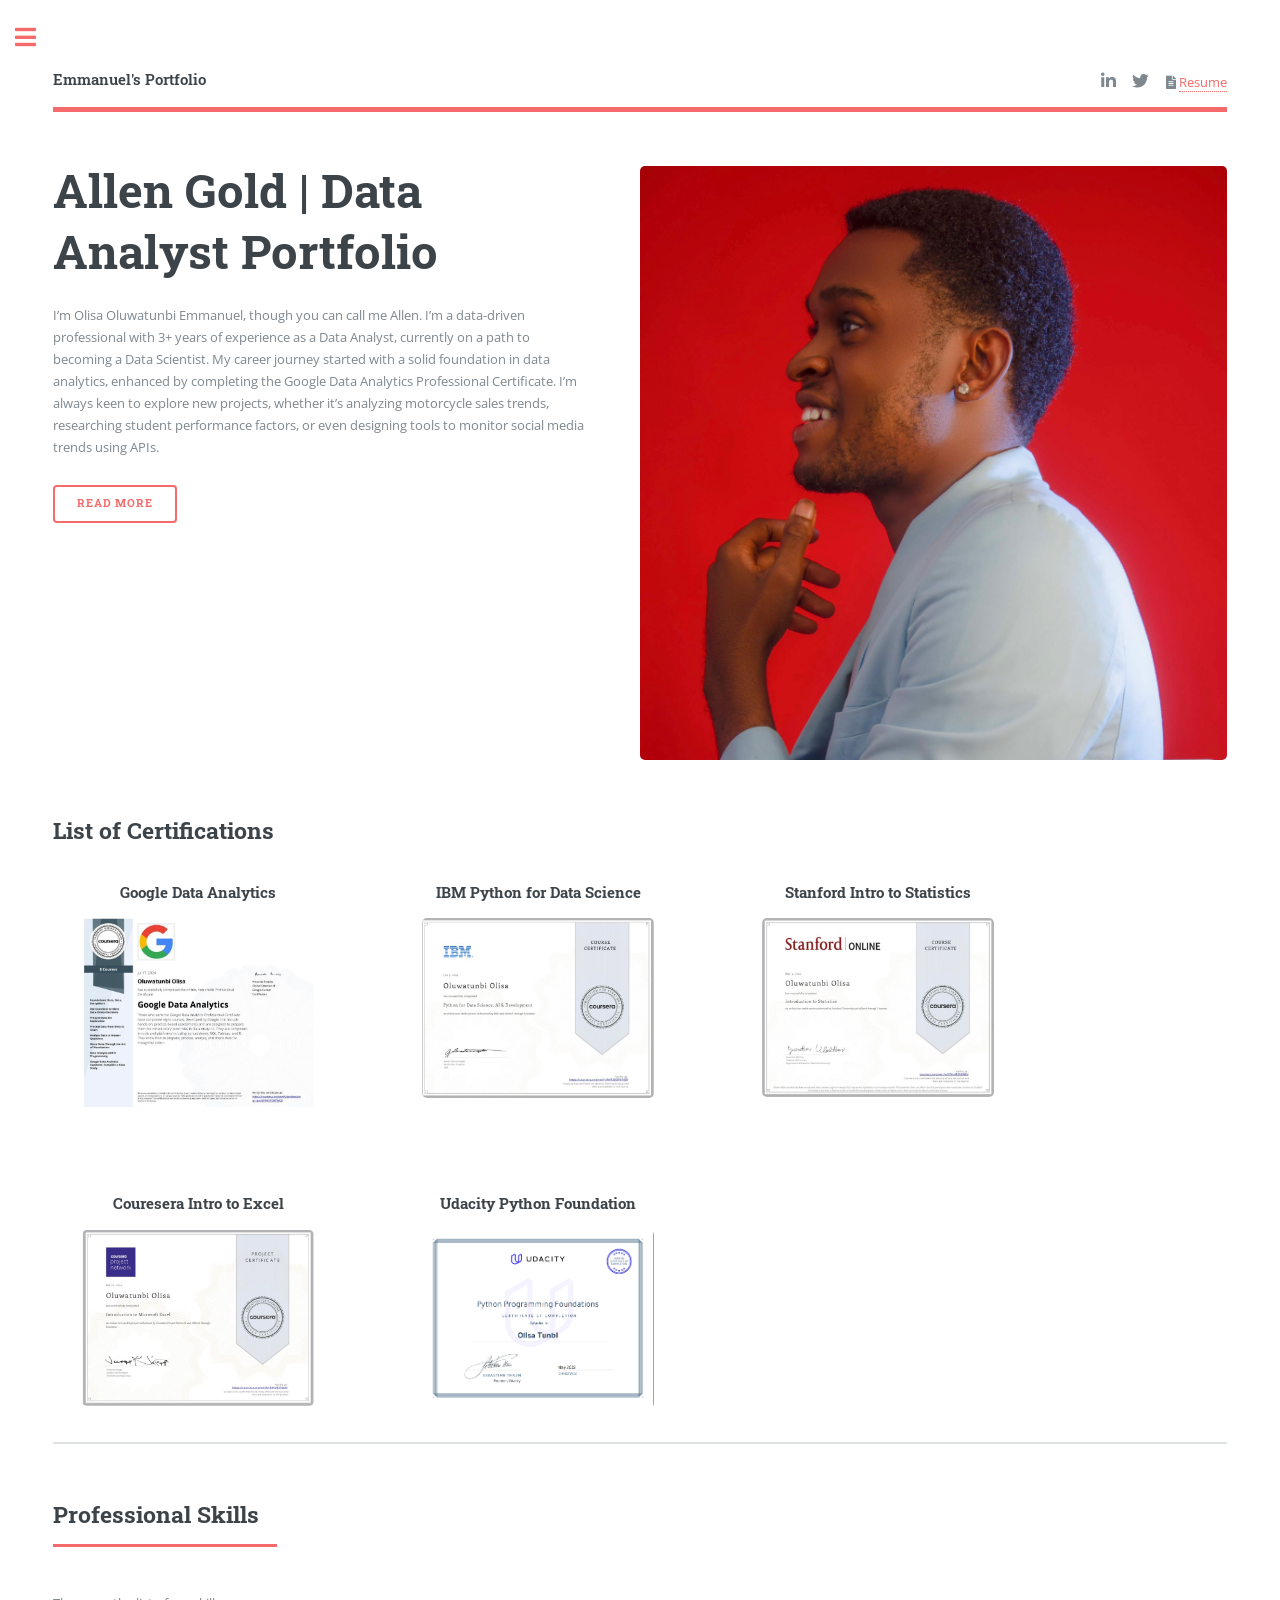
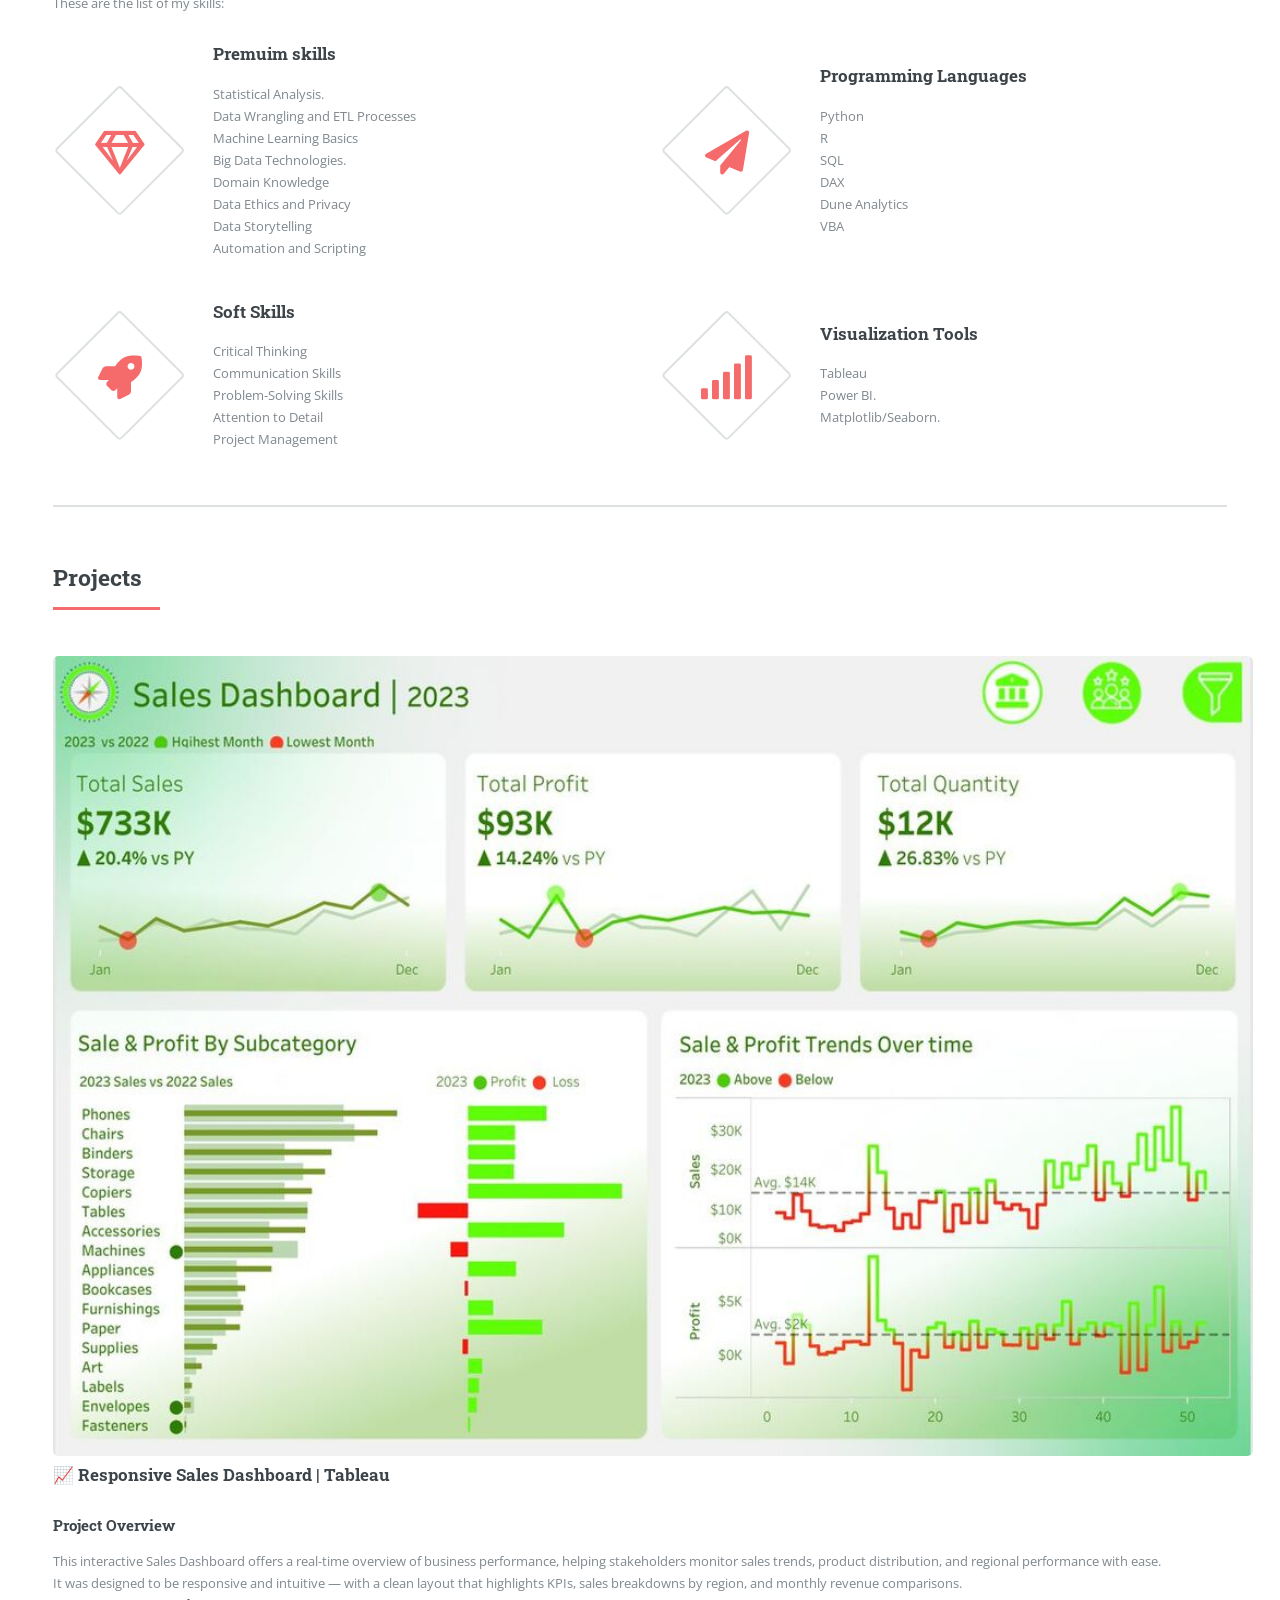
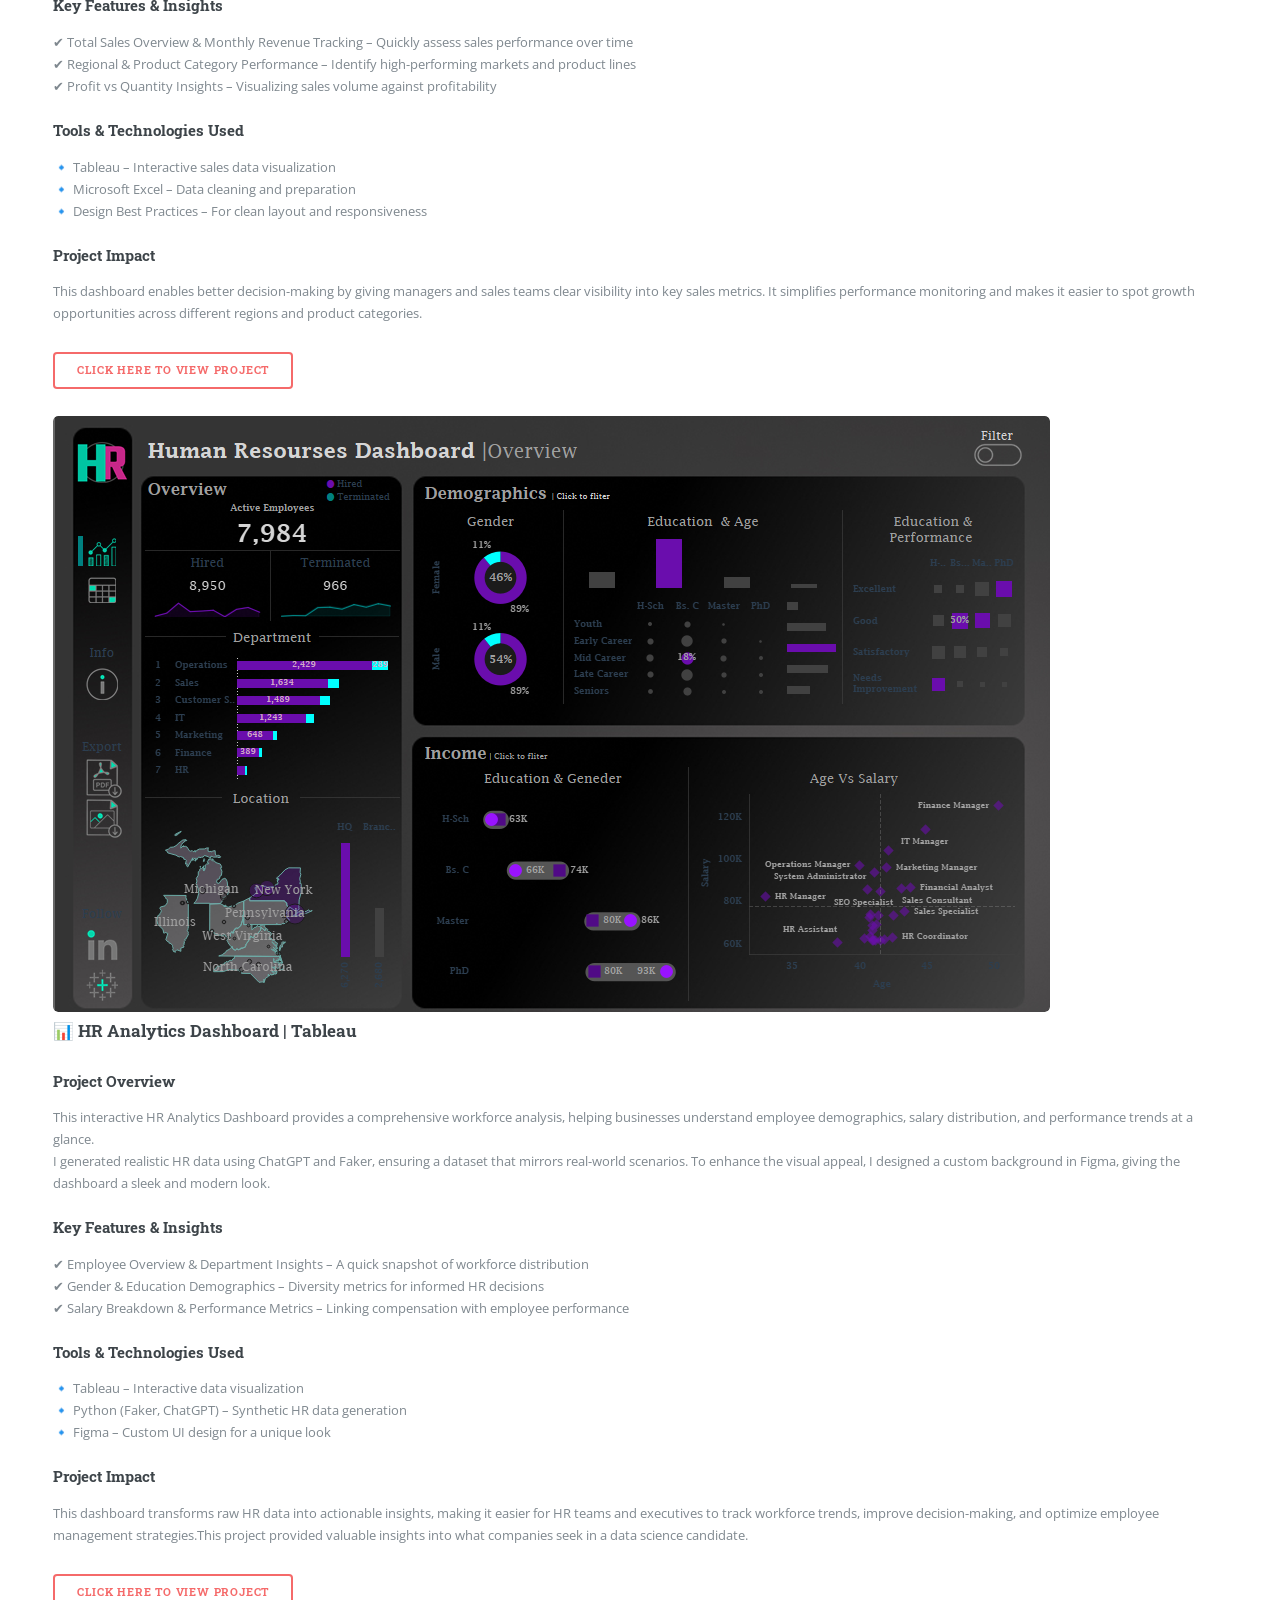
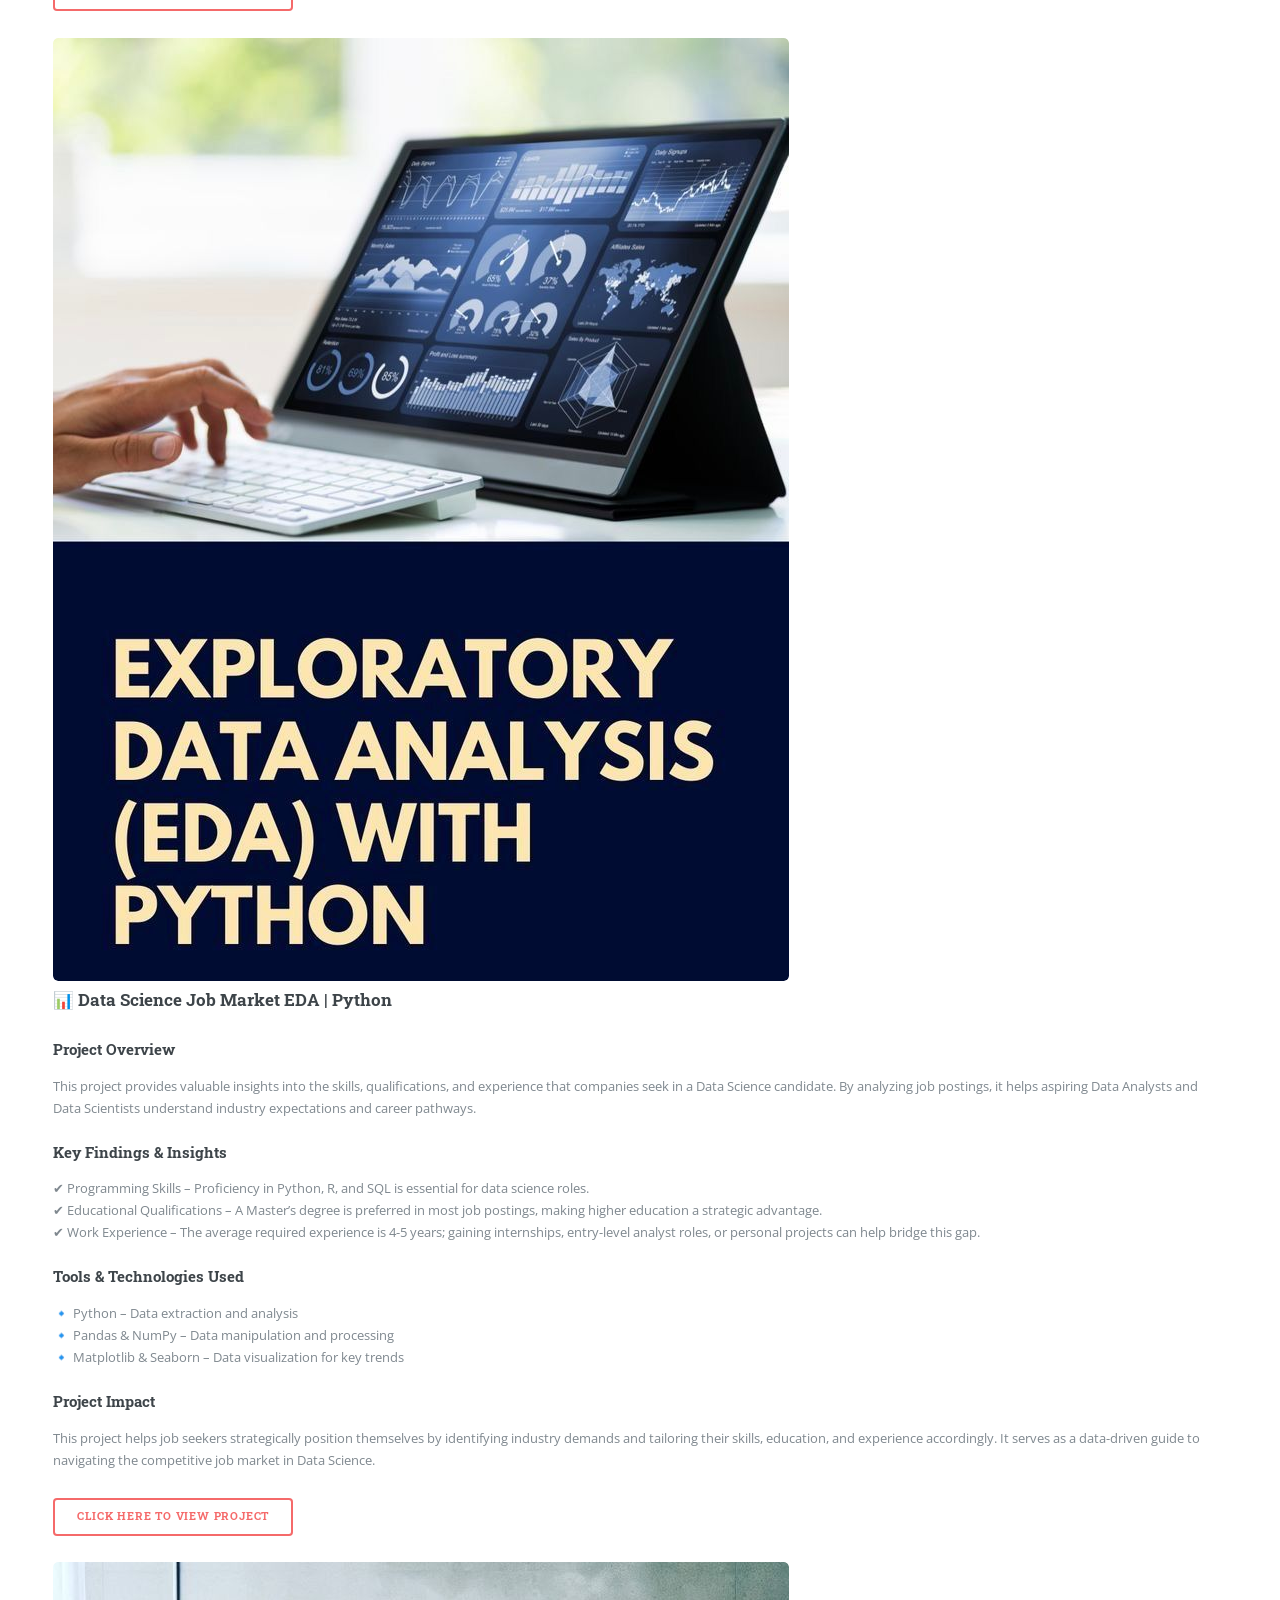
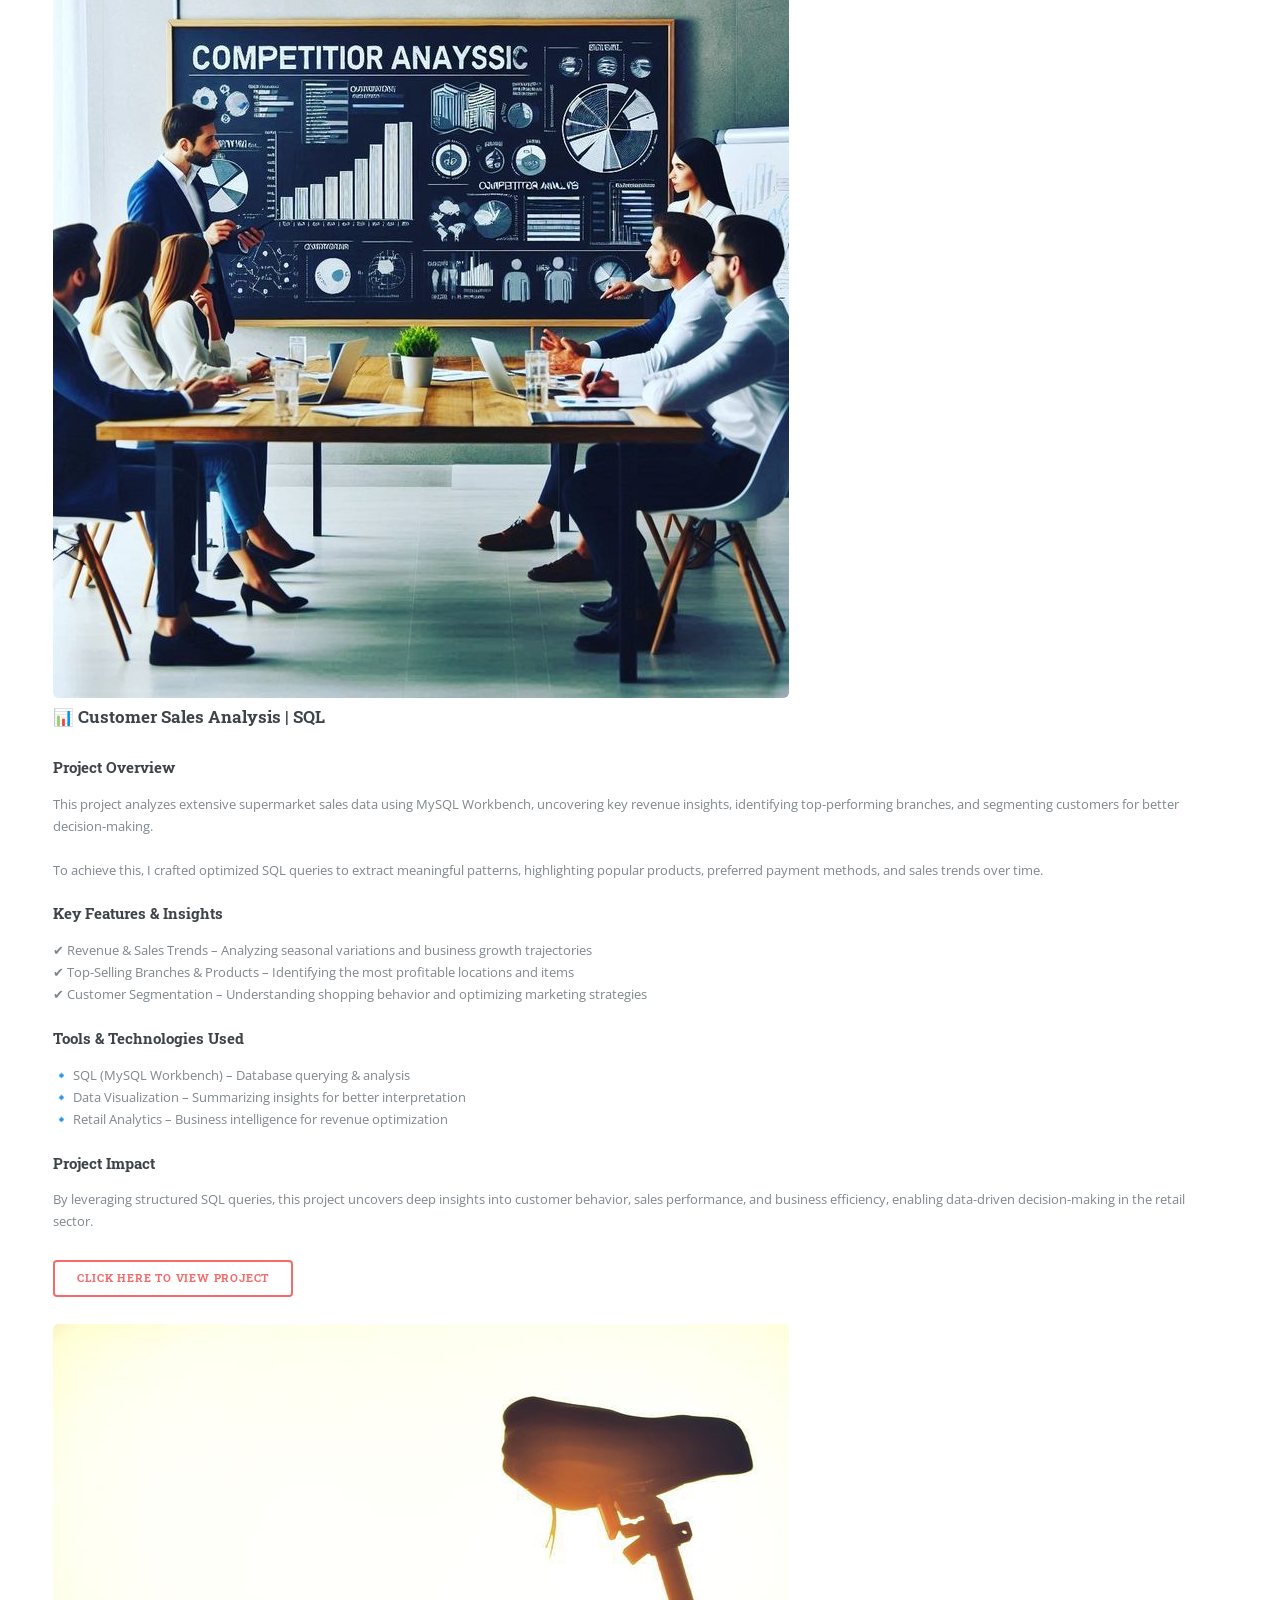
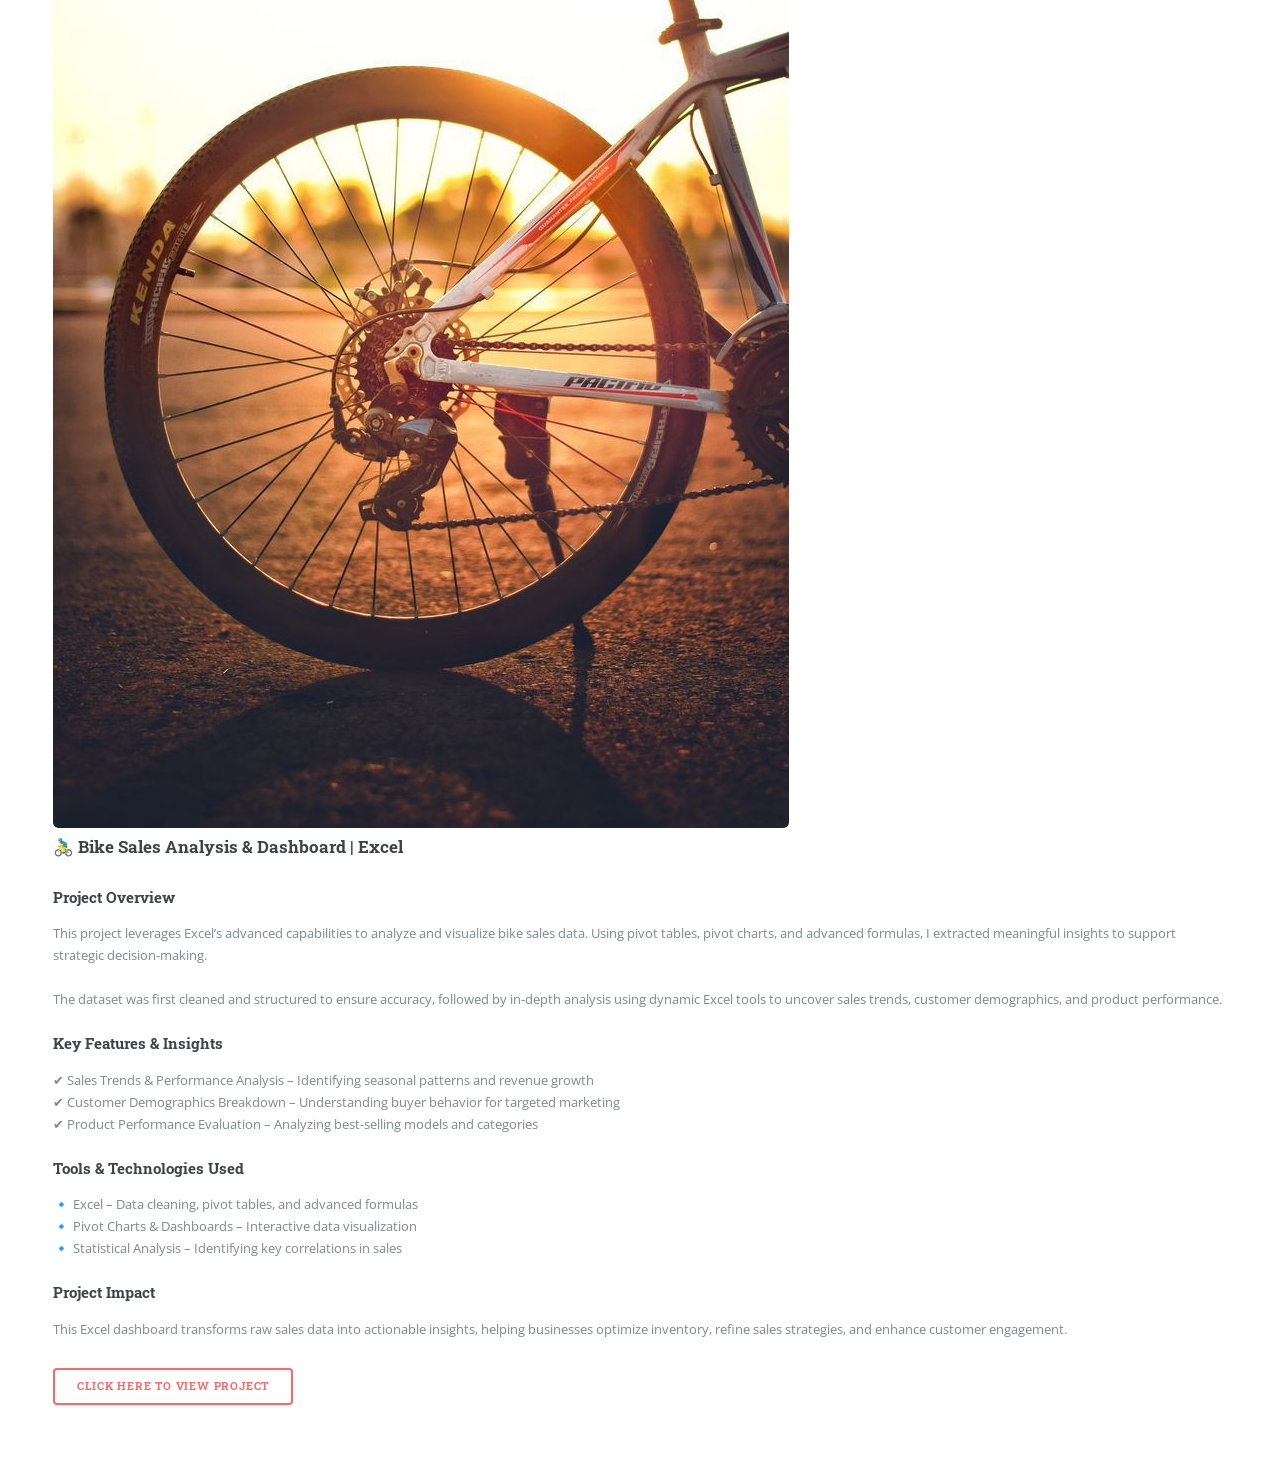
==== index.html @ eb458f19 "Refactor code structure for improved readability and maintainability" ====
<!DOCTYPE HTML>
<html>
	<head>
		<title>Allen Gold | Data Analyst Portfolio</title>
		<meta charset="utf-8" />
		<meta name="description" content="Welcome to Allen Gold's portfolio – data analyst with expertise in Tableau, Python, Excel, and insights that drive business growth.">
		<link rel="stylesheet" href="assets/css/main.css" />
		<link rel="icon" href="images/favicon.ico" />
		<meta property="og:title" content="Allen Gold | Data Analyst Portfolio" />
	</head>
	<body class="is-preload">

		<!-- Wrapper -->
			<div id="wrapper">

				<!-- Main -->
					<div id="main">
						<div class="inner">

							<!-- Header -->
								<header id="header">
									<a href="index.html"   class="logo"><strong>Emmanuel's Portfolio</strong></a>
									<ul class="icons">
										<li><a href="https://www.linkedin.com/in/olisa-oluwatunbi" class="icon brands fa-linkedin-in"><span class="label">LinkedIn</span></a></li>
										<li><a href="" class="icon brands fa-twitter"><span class="label">Twitter</span></a></li>
										<li class="icon solid fa-file-alt">
											<a href="https://drive.google.com/file/d/1gH69se6ClnoqDvmenHokVPq1hhGAKFW5/view?usp=sharing" target="_blank">Resume</a>
										</li>
									</ul>
								</header>

							<!-- Banner -->
								<section id="banner">
									<div class="content">
										<header>
											<h1>Allen Gold | Data Analyst Portfolio</h1>
										</header>
										<p id="content">
											I’m Olisa Oluwatunbi Emmanuel, though you can call me Allen. I’m a data-driven professional with 3+ years of experience as a Data Analyst, currently on a path to becoming a Data Scientist. My career journey started with a solid foundation in data analytics, enhanced by completing the Google Data Analytics Professional Certificate. I’m always keen to explore new projects, whether it’s analyzing motorcycle sales trends, researching student performance factors, or even designing tools to monitor social media trends using APIs. <br />
											<span id="moreText" style="display: none;">
												Beyond the numbers, I enjoy sharing insights and experiences on LinkedIn, where I’m learning the ropes of content creation to make an impact. Recently, I’ve found joy in experimenting with storytelling and interactive posts to connect with my audience, especially on topics ranging from Excel tips to real-world data challenges. As a lifelong learner, I believe in the power of community and continuous improvement and I'm always up for a good conversation on data and innovation!
											</span>
										</p>
										<button onclick="toggleText()" id="readMoreBtn">Read More</button>
									
										<script>
											function toggleText() {
												const moreText = document.getElementById("moreText");
												const btnText = document.getElementById("readMoreBtn");
									
												if (moreText.style.display === "none") {
													moreText.style.display = "inline";
													btnText.textContent = "Read Less";
												} else {
													moreText.style.display = "none";
													btnText.textContent = "Read More";
												}
											}
										</script>
									</div>
									<span class="image object">
										<img src="images/pic10.jpg" alt="" />
									</span>
								</section>

<style>
										.certifications {
										  display: flex;
										  flex-wrap: wrap;
										  gap: 40px;
										  justify-content: flex-start;
										}
										.certification-column {
										  flex: 1;
										  min-width: 300px; /* Ensures it fits smaller screens */
										  max-width: 300px; /* Keeps a consistent size */
										  /* Separator line */
										  padding-right: 10px;
										  text-align: center; /* Center the content horizontally */
										}
										.certification-column:last-child {
										  border-right: none; /* Remove border for the last column */
										}
										.certification-column img {
										  width: 80%; /* Keeps images smaller and centered */
										  height: auto;
										  border: none;
										  margin: 0 auto; /* Ensures centered alignment */
										}
										.certification-column h3 {
										  text-align: center;
										  margin-top: 10px;
										  font-size: 1.1em;
										}
									  </style>
									  
									  <h2>List of Certifications</h2>
									  <div class="certifications">
										<div class="certification-column">
										  <h3>Google Data Analytics</h3>
										  <ul class="actions">
											<li>
											  <a href="https://coursera.org/share/d7076c19eb3b6818218b8148b26852f0" class="image">
												<img src="images/pic12.jpg" alt="Google Data Analytics" />
											  </a>
											</li>
										  </ul>
										</div>
										
										<div class="certification-column">
										  <h3>IBM Python for Data Science</h3>
										  <ul class="actions">
											<li>
											  <a href="https://coursera.org/share/4c2ee14c7f328fb32af2c120d2b778d6" class="image">
												<img src="images/pic09.jpg" alt="IBM Python for Data Science" />
											  </a>
											</li>
										  </ul>
										</div>
									  
										<div class="certification-column">
										  <h3>Stanford Intro to Statistics</h3>
										  <ul class="actions">
											<li>
											  <a href="https://coursera.org/share/4900736af507ad874426a06cf2036c49" class="image">
												<img src="images/pic08.jpg" alt="Stanford Intro to Statistics" />
											  </a>
											</li>
										  </ul>
										</div>

										<div class="certification-column">
											<h3>Couresera Intro to Excel</h3>
											<ul class="actions">
											  <li>
												<a href= "https://coursera.org/share/c46cf1cc1a4e170685aeaf40ec5148cd" class="image">
												  <img src="images/pic07.jpg" alt="Stanford Intro to Statistics" />
												</a>
											  </li>
											</ul>
										  </div>

										  <div class="certification-column">
											<h3>Udacity Python Foundation</h3>
											<ul class="actions">
											  <li>
												<a href="www.udacity.com/certificate/e/13bc5650-cf26-11ec-9df3-0bf80baf648e" class="image">
												  <img src="pic21.jpeg" alt="Stanford Intro to Statistics" />
												</a>
											  </li>
											</ul>
										  </div>
									  </div>


							<!-- Section -->
								<section>
									<header class="major">
										<h2>Professional Skills</h2>
									</header>
									<p>These are the list of my skills:</p>
									<div class="features">
										<article>
											<span class="icon fa-gem"></span>
											<div class="content">
												<h3>Premuim skills</h3>
												<p>Statistical Analysis. <br />
													Data Wrangling and ETL Processes <br />
													Machine Learning Basics<br />
													Big Data Technologies.<br />
													Domain Knowledge<br />
													Data Ethics and Privacy<br />
													Data Storytelling<br />
													Automation and Scripting</p>
											</div>
										</article>
										<article>
											<span class="icon solid fa-paper-plane"></span>
											<div class="content">
												<h3>Programming Languages</h3>
												<p>Python <br />
													R <br />
													SQL <br />
													DAX <br />
													Dune Analytics <br />
													VBA</p>
											</div>
										</article>
										<article>
											<span class="icon solid fa-rocket"></span>
											<div class="content">
												<h3>Soft Skills</h3>
												<p>Critical Thinking <br />
													Communication Skills <br />	
													Problem-Solving Skills <br />
													Attention to Detail <br />
													Project Management</p>
											</div>
										</article>
										<article>
											<span class="icon solid fa-signal"></span>
											<div class="content">
												<h3>Visualization Tools</h3>
												<p>Tableau <br />
													Power BI. <br />
													Matplotlib/Seaborn. </p>
											</div>
										</article>
									</div>
								</section>

							<!-- Section -->
								<section>
									<header class="major">
										<h2>Projects</h2>
									</header>
										<article>
											<a href="https://public.tableau.com/app/profile/oluwatunbi.olisa/viz/SalesDashboard_17428478496600/SalesDashboard" class="image">
											<img src="images/Sales dashboard (1).jpeg" alt="Sales Dashboard | Tableau" width="1200", height="800">
											</a>
												<h3>📈 Responsive Sales Dashboard | Tableau</h3>
											<p>
												<h4>Project Overview</h4>
												This interactive Sales Dashboard offers a real-time overview of business performance, helping stakeholders monitor sales trends, product distribution, and regional performance with ease.<br>
												It was designed to be responsive and intuitive — with a clean layout that highlights KPIs, sales breakdowns by region, and monthly revenue comparisons.
											<br>
												<h4>Key Features & Insights</h4>
												✔ Total Sales Overview & Monthly Revenue Tracking – Quickly assess sales performance over time<br>
												✔ Regional & Product Category Performance – Identify high-performing markets and product lines<br>
												✔ Profit vs Quantity Insights – Visualizing sales volume against profitability<br>
											<br>
												<h4>Tools & Technologies Used</h4>
												🔹 Tableau – Interactive sales data visualization<br>
												🔹 Microsoft Excel – Data cleaning and preparation<br>
												🔹 Design Best Practices – For clean layout and responsiveness<br>
											<br>
												<h4>Project Impact</h4>
												This dashboard enables better decision-making by giving managers and sales teams clear visibility into key sales metrics. It simplifies performance monitoring and makes it easier to spot growth opportunities across different regions and product categories.
											</p>
											<ul class="actions">
											<li><a href="https://public.tableau.com/app/profile/oluwatunbi.olisa/viz/SalesDashboard_17428478496600/SalesDashboard" class="button">Click here to view project</a></li>
											</ul>
										</article>	

										<article>
											<a href="https://public.tableau.com/views/HRDashboard_17410332690990/HRSummary?:language=en-US&:sid=&:redirect=auth&:display_count=n&:origin=viz_share_link" class="image">
												<img src="images/HR Dashboard Summary.png" alt="Data Science Job Market EDA">
											</a>
											<h3>📊 HR Analytics Dashboard | Tableau</h3>
											<p>
												<h4>Project Overview</h4>
												This interactive HR Analytics Dashboard provides a comprehensive workforce analysis, helping businesses understand employee demographics, salary distribution, and performance trends at a glance.<br>
												I generated realistic HR data using ChatGPT and Faker, ensuring a dataset that mirrors real-world scenarios. To enhance the visual appeal, I designed a custom background in Figma, giving the dashboard a sleek and modern look.</br>
											<br>
												<h4>Key Features & Insights</h4>
												✔ Employee Overview & Department Insights – A quick snapshot of workforce distribution<br>
												✔ Gender & Education Demographics – Diversity metrics for informed HR decisions<br>
												✔ Salary Breakdown & Performance Metrics – Linking compensation with employee performance<br>
											<br>
												<h4>Tools & Technologies Used</h4>
												🔹 Tableau – Interactive data visualization<br>
												🔹 Python (Faker, ChatGPT) – Synthetic HR data generation<br>
												🔹 Figma – Custom UI design for a unique look<br>
											<br>
											<h4>Project Impact</h4>
												This dashboard transforms raw HR data into actionable insights, making it easier for HR teams and executives to track workforce trends, improve decision-making, and optimize employee management strategies.This project provided valuable insights into what companies seek in a data science candidate.
											</p>
											<ul class="actions">
												<li><a href="https://public.tableau.com/views/HRDashboard_17410332690990/HRSummary?:language=en-US&:sid=&:redirect=auth&:display_count=n&:origin=viz_share_link" class="button">Click here to view project</a></li>
											</ul>
										</article>

										<article>
											<a href="https://github.com/AllenGold-max/Data-science-job-market-EDA" class="image">
												<img src="images/pic01.jpg" alt="Data Science Job Market EDA">
											</a>
											<h3>📊 Data Science Job Market EDA | Python</h3>
											<p>
												<h4>Project Overview</h4>
												This project provides valuable insights into the skills, qualifications, and experience that companies seek in a Data Science candidate. By analyzing job postings, it helps aspiring Data Analysts and Data Scientists understand industry expectations and career pathways.<br>
											<br>
												<h4>Key Findings & Insights</h4>
												✔ Programming Skills – Proficiency in Python, R, and SQL is essential for data science roles.<br>
												✔ Educational Qualifications – A Master’s degree is preferred in most job postings, making higher education a strategic advantage.<br>
												✔ Work Experience – The average required experience is 4-5 years; gaining internships, entry-level analyst roles, or personal projects can help bridge this gap.<br>
											<br>
												<h4>Tools & Technologies Used</h4>
												🔹 Python – Data extraction and analysis<br>
												🔹 Pandas & NumPy – Data manipulation and processing<br>
												🔹 Matplotlib & Seaborn – Data visualization for key trends<br>
											<br>
												<h4>Project Impact</h4>
												This project helps job seekers strategically position themselves by identifying industry demands and tailoring their skills, education, and experience accordingly. It serves as a data-driven guide to navigating the competitive job market in Data Science.
											</p>
											<ul class="actions">
												<li><a href="https://github.com/AllenGold-max/Data-science-job-market-EDA" class="button">Click here to view project</a></li>
											</ul>
										</article>

										<article>
											<a href="https://github.com/AllenGold-max/customer-sales-analysis" class="image">
											    <img src="images/pic02.jpg" alt="Customer Sales Analysis using SQL" />
											</a>
											<h3>📊 Customer Sales Analysis | SQL</h3>
											<p>
												<h4>Project Overview</h4>
												This project analyzes extensive supermarket sales data using MySQL Workbench, uncovering key revenue insights, identifying top-performing branches, and segmenting customers for better decision-making.<br>
											<br>
												To achieve this, I crafted optimized SQL queries to extract meaningful patterns, highlighting popular products, preferred payment methods, and sales trends over time.<br>
											<br>
												<h4>Key Features & Insights</h4>
												✔ Revenue & Sales Trends – Analyzing seasonal variations and business growth trajectories<br>
												✔ Top-Selling Branches & Products – Identifying the most profitable locations and items<br>
												✔ Customer Segmentation – Understanding shopping behavior and optimizing marketing strategies<br>
											<br>
												<h4>Tools & Technologies Used</h4>
												🔹 SQL (MySQL Workbench) – Database querying & analysis<br>
												🔹 Data Visualization – Summarizing insights for better interpretation<br>
												🔹 Retail Analytics – Business intelligence for revenue optimization<br>
											<br>
												<h4>Project Impact</h4>
												By leveraging structured SQL queries, this project uncovers deep insights into customer behavior, sales performance, and business efficiency, enabling data-driven decision-making in the retail sector.
											</p>
												<ul class="actions">
													<li><a href="https://github.com/AllenGold-max/customer-sales-analysis" class="button">Click here to view project</a></li>
												</ul>
										
											</article>

										

										<article>
											<a href="https://github.com/AllenGold-max/Bike-Sales-Analysis" class="image">
												<img src="images/pic03.jpg" alt="" /></a>
											<h3>🚴‍♂️ Bike Sales Analysis & Dashboard | Excel</h3>
											<p>
												<h4>Project Overview</h4>
												This project leverages Excel’s advanced capabilities to analyze and visualize bike sales data. Using pivot tables, pivot charts, and advanced formulas, I extracted meaningful insights to support strategic decision-making.<br>
											<br>
												The dataset was first cleaned and structured to ensure accuracy, followed by in-depth analysis using dynamic Excel tools to uncover sales trends, customer demographics, and product performance.<br>
											<br>
												<h4>Key Features & Insights</h4>
												✔ Sales Trends & Performance Analysis – Identifying seasonal patterns and revenue growth<br>
												✔ Customer Demographics Breakdown – Understanding buyer behavior for targeted marketing<br>
												✔ Product Performance Evaluation – Analyzing best-selling models and categories<br>
											<br>
												<h4>Tools & Technologies Used</h4>
												🔹 Excel – Data cleaning, pivot tables, and advanced formulas<br>
												🔹 Pivot Charts & Dashboards – Interactive data visualization<br>
												🔹 Statistical Analysis – Identifying key correlations in sales<br>
											<br>
												<h4>Project Impact</h4>
												This Excel dashboard transforms raw sales data into actionable insights, helping businesses optimize inventory, refine sales strategies, and enhance customer engagement.
											</p>
												<ul class="actions">
													<li><a href="https://github.com/AllenGold-max/Bike-Sales-Analysis" class="button">Click here to view project</a></li>
												</ul>
										</article>
									</div>
								</section>
						</div>
					</div>

				<!-- Sidebar -->
					<div id="sidebar">
						<div class="inner">

							<!-- Search -->
								<section id="search" class="alt">
									
									</form>
								</section>


							<!-- Section -->
<!-- Section -->
<section>
    <header class="major">
        <h2>Certifications and Licenses</h2>
    </header>
    
    <!-- Scrollable container for certifications -->
    <div class="mini-posts" style="height: 400px; overflow-y: auto;">
        <article>
            <a href="https://www.coursera.org/account/accomplishments/verify/R9FMF3T434JJ" class="image">
                <img src="images/pic07.jpg" alt="Certification 1" />
            </a>
        </article>
        <article>
            <a href="https://www.coursera.org/account/accomplishments/verify/V7KH4R3V6WEN" class="image">
                <img src="images/pic08.jpg" alt="Certification 2" />
            </a>
        </article>
        <article>
            <a href="https://www.coursera.org/account/accomplishments/verify/N4P3DQPVJH5R" class="image">
                <img src="images/pic09.jpg" alt="Certification 3" />
            </a>
        </article>
        <article>
            <a href="https://www.coursera.org/account/accomplishments/professional-cert/3FWK7FDKFWGF" class="image">
                <img src="images/pic12.jpg" alt="Certification 4" />
            </a>
        </article>
        <article>
            <a href="https://www.coursera.org/account/accomplishments/verify/8RJLZTK2G7ZA" class="image">
                <img src="images/pic13.jpg" alt="Certification 5" />
            </a>
        </article>
        <article>
            <a href="https://www.coursera.org/account/accomplishments/verify/VD87DDNXKB4N" class="image">
                <img src="images/pic14.jpg" alt="Certification 6" />
            </a>
        </article>
        <article>
            <a href="https://www.coursera.org/account/accomplishments/verify/WXBKWUCKLAJT" class="image">
                <img src="images/pic15.jpg" alt="Certification 7" />
            </a>
        </article>
		<article>
            <a href="https://www.coursera.org/account/accomplishments/verify/3VCK47Q8NYHU" class="image">
                <img src="images/pics16.jpg" alt="Certification 8" />
            </a>
        </article>
		<article>
            <a href="https://www.coursera.org/account/accomplishments/verify/M7Q9YAD6CEGW" class="image">
                <img src="images/pics17.jpg" alt="Certification 9" />
            </a>
        </article>
		<article>
            <a href="https://www.coursera.org/account/accomplishments/verify/HWFUWSS7EKS2" class="image">
                <img src="images/pic18.jpg" alt="Certification 10" />
            </a>
        </article>
		<article>
            <a href="https://www.coursera.org/account/accomplishments/verify/F4R6A848NDH9" class="image">
                <img src="images/pic19.jpg" alt="Certification 11" />
            </a>
        </article>
		<article>
            <a href="https://www.coursera.org/account/accomplishments/verify/CBZY9LSFWDDY" class="image">
                <img src="images/pic20.jpg" alt="Certification 12" />
            </a>
        </article>
    </div>
</section>





							<!-- Section -->
								<section>
									<header class="major">
										<h2>Get in touch</h2>
									</header>
									<p>I’m eager to connect! If you have questions about my work as a data analyst or want to discuss potential collaborations, please reach out. Your insights and opportunities matter!</p>
									<ul class="contact">
										<li class="icon solid fa-envelope"><a href="mailto:Tunbiolias@gmail.com">Tunbiolias@gmail.com</a></li>
										<li class="icon solid fa-phone">(070) 874-05461</li>
										<li class="icon solid fa-home">06 Oyekola Alade Close<br />
											Gbagada, Lagos, Nigeria</li>
											<li class="icon solid fa-file-alt">
												<a href="https://drive.google.com/file/d/1sZqItKkIc_Np-qd84ktOMRouaepBNUbR/view?usp=sharing" target="_blank">Resume</a>
											</li>
									</ul>
									
								</section>

							<!-- Footer -->
								<footer id="footer">
									<p class="copyright">&copy; 2024 Olisa Oluwatunbi Emmanuel. All rights reserved. Design: <a href="https://html5up.net">HTML5 UP</a>.</p>
								</footer>

						</div>
					</div>

			</div>

		<!-- Scripts -->
			<script src="assets/js/jquery.min.js"></script>
			<script src="assets/js/browser.min.js"></script>
			<script src="assets/js/breakpoints.min.js"></script>
			<script src="assets/js/util.js"></script>
			<script src="assets/js/main.js"></script>

	</body>
</html>
---- assets/css/main.css ----
@import url(fontawesome-all.min.css);
@import url("https://fonts.googleapis.com/css?family=Open+Sans:400,600,400italic,600italic|Roboto+Slab:400,700");
/*
	Editorial by HTML5 UP
	html5up.net | @ajlkn
	Free for personal and commercial use under the CCA 3.0 license (html5up.net/license)
*/
html, body, div, span, applet, object,
iframe, h1, h2, h3, h4, h5, h6, p, blockquote,
pre, a, abbr, acronym, address, big, cite,
code, del, dfn, em, img, ins, kbd, q, s, samp,
small, strike, strong, sub, sup, tt, var, b,
u, i, center, dl, dt, dd, ol, ul, li, fieldset,
form, label, legend, table, caption, tbody,
tfoot, thead, tr, th, td, article, aside,
canvas, details, embed, figure, figcaption,
footer, header, hgroup, menu, nav, output, ruby,
section, summary, time, mark, audio, video {
  margin: 0;
  padding: 0;
  border: 0;
  font-size: 100%;
  font: inherit;
  vertical-align: baseline; }

article, aside, details, figcaption, figure,
footer, header, hgroup, menu, nav, section {
  display: block; }

body {
  line-height: 1; }

ol, ul {
  list-style: none; }

blockquote, q {
  quotes: none; }
  blockquote:before, blockquote:after, q:before, q:after {
    content: '';
    content: none; }

table {
  border-collapse: collapse;
  border-spacing: 0; }

body {
  -webkit-text-size-adjust: none; }

mark {
  background-color: transparent;
  color: inherit; }

input::-moz-focus-inner {
  border: 0;
  padding: 0; }

input, select, textarea {
  -moz-appearance: none;
  -webkit-appearance: none;
  -ms-appearance: none;
  appearance: none; }

/* Basic */
@-ms-viewport {
  width: device-width; }

body {
  -ms-overflow-style: scrollbar; }

@media screen and (max-width: 480px) {
  html, body {
    min-width: 320px; } }

html {
  box-sizing: border-box; }

*, *:before, *:after {
  box-sizing: inherit; }

body {
  background: #ffffff; }
  body.is-preload *, body.is-preload *:before, body.is-preload *:after, body.is-resizing *, body.is-resizing *:before, body.is-resizing *:after {
    -moz-animation: none !important;
    -webkit-animation: none !important;
    -ms-animation: none !important;
    animation: none !important;
    -moz-transition: none !important;
    -webkit-transition: none !important;
    -ms-transition: none !important;
    transition: none !important; }

/* Type */
body, input, select, textarea {
  color: #7f888f;
  font-family: "Open Sans", sans-serif;
  font-size: 13pt;
  font-weight: 400;
  line-height: 1.65; }
  @media screen and (max-width: 1680px) {
    body, input, select, textarea {
      font-size: 11pt; } }
  @media screen and (max-width: 1280px) {
    body, input, select, textarea {
      font-size: 10pt; } }
  @media screen and (max-width: 360px) {
    body, input, select, textarea {
      font-size: 9pt; } }

a {
  -moz-transition: color 0.2s ease-in-out, border-bottom-color 0.2s ease-in-out;
  -webkit-transition: color 0.2s ease-in-out, border-bottom-color 0.2s ease-in-out;
  -ms-transition: color 0.2s ease-in-out, border-bottom-color 0.2s ease-in-out;
  transition: color 0.2s ease-in-out, border-bottom-color 0.2s ease-in-out;
  border-bottom: dotted 1px;
  color: #f56a6a;
  text-decoration: none; }
  a:hover {
    border-bottom-color: #f56a6a;
    color: #f56a6a !important; }
    a:hover strong {
      color: inherit; }

strong, b {
  color: #3d4449;
  font-weight: 600; }

em, i {
  font-style: italic; }

p {
  margin: 0 0 2em 0; }

h1, h2, h3, h4, h5, h6 {
  color: #3d4449;
  font-family: "Roboto Slab", serif;
  font-weight: 700;
  line-height: 1.5;
  margin: 0 0 1em 0; }
  h1 a, h2 a, h3 a, h4 a, h5 a, h6 a {
    color: inherit;
    text-decoration: none;
    border-bottom: 0; }

h1 {
  font-size: 4em;
  margin: 0 0 0.5em 0;
  line-height: 1.3; }

h2 {
  font-size: 1.75em; }

h3 {
  font-size: 1.25em; }

h4 {
  font-size: 1.1em; }

h5 {
  font-size: 0.9em; }

h6 {
  font-size: 0.7em; }

@media screen and (max-width: 1680px) {
  h1 {
    font-size: 3.5em; } }

@media screen and (max-width: 980px) {
  h1 {
    font-size: 3.25em; } }

@media screen and (max-width: 736px) {
  h1 {
    font-size: 2em;
    line-height: 1.4; }
  h2 {
    font-size: 1.5em; } }

sub {
  font-size: 0.8em;
  position: relative;
  top: 0.5em; }

sup {
  font-size: 0.8em;
  position: relative;
  top: -0.5em; }

blockquote {
  border-left: solid 3px rgba(210, 215, 217, 0.75);
  font-style: italic;
  margin: 0 0 2em 0;
  padding: 0.5em 0 0.5em 2em; }

code {
  background: rgba(230, 235, 237, 0.25);
  border-radius: 0.375em;
  border: solid 1px rgba(210, 215, 217, 0.75);
  font-family: "Courier New", monospace;
  font-size: 0.9em;
  margin: 0 0.25em;
  padding: 0.25em 0.65em; }

pre {
  -webkit-overflow-scrolling: touch;
  font-family: "Courier New", monospace;
  font-size: 0.9em;
  margin: 0 0 2em 0; }
  pre code {
    display: block;
    line-height: 1.75;
    padding: 1em 1.5em;
    overflow-x: auto; }

hr {
  border: 0;
  border-bottom: solid 1px rgba(210, 215, 217, 0.75);
  margin: 2em 0; }
  hr.major {
    margin: 3em 0; }

.align-left {
  text-align: left; }

.align-center {
  text-align: center; }

.align-right {
  text-align: right; }

/* Row */
.row {
  display: flex;
  flex-wrap: wrap;
  box-sizing: border-box;
  align-items: stretch; }
  .row > * {
    box-sizing: border-box; }
  .row.gtr-uniform > * > :last-child {
    margin-bottom: 0; }
  .row.aln-left {
    justify-content: flex-start; }
  .row.aln-center {
    justify-content: center; }
  .row.aln-right {
    justify-content: flex-end; }
  .row.aln-top {
    align-items: flex-start; }
  .row.aln-middle {
    align-items: center; }
  .row.aln-bottom {
    align-items: flex-end; }
  .row > .imp {
    order: -1; }
  .row > .col-1 {
    width: 8.33333%; }
  .row > .off-1 {
    margin-left: 8.33333%; }
  .row > .col-2 {
    width: 16.66667%; }
  .row > .off-2 {
    margin-left: 16.66667%; }
  .row > .col-3 {
    width: 25%; }
  .row > .off-3 {
    margin-left: 25%; }
  .row > .col-4 {
    width: 33.33333%; }
  .row > .off-4 {
    margin-left: 33.33333%; }
  .row > .col-5 {
    width: 41.66667%; }
  .row > .off-5 {
    margin-left: 41.66667%; }
  .row > .col-6 {
    width: 50%; }
  .row > .off-6 {
    margin-left: 50%; }
  .row > .col-7 {
    width: 58.33333%; }
  .row > .off-7 {
    margin-left: 58.33333%; }
  .row > .col-8 {
    width: 66.66667%; }
  .row > .off-8 {
    margin-left: 66.66667%; }
  .row > .col-9 {
    width: 75%; }
  .row > .off-9 {
    margin-left: 75%; }
  .row > .col-10 {
    width: 83.33333%; }
  .row > .off-10 {
    margin-left: 83.33333%; }
  .row > .col-11 {
    width: 91.66667%; }
  .row > .off-11 {
    margin-left: 91.66667%; }
  .row > .col-12 {
    width: 100%; }
  .row > .off-12 {
    margin-left: 100%; }
  .row.gtr-0 {
    margin-top: 0;
    margin-left: 0em; }
    .row.gtr-0 > * {
      padding: 0 0 0 0em; }
    .row.gtr-0.gtr-uniform {
      margin-top: 0em; }
      .row.gtr-0.gtr-uniform > * {
        padding-top: 0em; }
  .row.gtr-25 {
    margin-top: 0;
    margin-left: -0.375em; }
    .row.gtr-25 > * {
      padding: 0 0 0 0.375em; }
    .row.gtr-25.gtr-uniform {
      margin-top: -0.375em; }
      .row.gtr-25.gtr-uniform > * {
        padding-top: 0.375em; }
  .row.gtr-50 {
    margin-top: 0;
    margin-left: -0.75em; }
    .row.gtr-50 > * {
      padding: 0 0 0 0.75em; }
    .row.gtr-50.gtr-uniform {
      margin-top: -0.75em; }
      .row.gtr-50.gtr-uniform > * {
        padding-top: 0.75em; }
  .row {
    margin-top: 0;
    margin-left: -1.5em; }
    .row > * {
      padding: 0 0 0 1.5em; }
    .row.gtr-uniform {
      margin-top: -1.5em; }
      .row.gtr-uniform > * {
        padding-top: 1.5em; }
  .row.gtr-150 {
    margin-top: 0;
    margin-left: -2.25em; }
    .row.gtr-150 > * {
      padding: 0 0 0 2.25em; }
    .row.gtr-150.gtr-uniform {
      margin-top: -2.25em; }
      .row.gtr-150.gtr-uniform > * {
        padding-top: 2.25em; }
  .row.gtr-200 {
    margin-top: 0;
    margin-left: -3em; }
    .row.gtr-200 > * {
      padding: 0 0 0 3em; }
    .row.gtr-200.gtr-uniform {
      margin-top: -3em; }
      .row.gtr-200.gtr-uniform > * {
        padding-top: 3em; }
  @media screen and (max-width: 1680px) {
    .row {
      display: flex;
      flex-wrap: wrap;
      box-sizing: border-box;
      align-items: stretch; }
      .row > * {
        box-sizing: border-box; }
      .row.gtr-uniform > * > :last-child {
        margin-bottom: 0; }
      .row.aln-left {
        justify-content: flex-start; }
      .row.aln-center {
        justify-content: center; }
      .row.aln-right {
        justify-content: flex-end; }
      .row.aln-top {
        align-items: flex-start; }
      .row.aln-middle {
        align-items: center; }
      .row.aln-bottom {
        align-items: flex-end; }
      .row > .imp-xlarge {
        order: -1; }
      .row > .col-1-xlarge {
        width: 8.33333%; }
      .row > .off-1-xlarge {
        margin-left: 8.33333%; }
      .row > .col-2-xlarge {
        width: 16.66667%; }
      .row > .off-2-xlarge {
        margin-left: 16.66667%; }
      .row > .col-3-xlarge {
        width: 25%; }
      .row > .off-3-xlarge {
        margin-left: 25%; }
      .row > .col-4-xlarge {
        width: 33.33333%; }
      .row > .off-4-xlarge {
        margin-left: 33.33333%; }
      .row > .col-5-xlarge {
        width: 41.66667%; }
      .row > .off-5-xlarge {
        margin-left: 41.66667%; }
      .row > .col-6-xlarge {
        width: 50%; }
      .row > .off-6-xlarge {
        margin-left: 50%; }
      .row > .col-7-xlarge {
        width: 58.33333%; }
      .row > .off-7-xlarge {
        margin-left: 58.33333%; }
      .row > .col-8-xlarge {
        width: 66.66667%; }
      .row > .off-8-xlarge {
        margin-left: 66.66667%; }
      .row > .col-9-xlarge {
        width: 75%; }
      .row > .off-9-xlarge {
        margin-left: 75%; }
      .row > .col-10-xlarge {
        width: 83.33333%; }
      .row > .off-10-xlarge {
        margin-left: 83.33333%; }
      .row > .col-11-xlarge {
        width: 91.66667%; }
      .row > .off-11-xlarge {
        margin-left: 91.66667%; }
      .row > .col-12-xlarge {
        width: 100%; }
      .row > .off-12-xlarge {
        margin-left: 100%; }
      .row.gtr-0 {
        margin-top: 0;
        margin-left: 0em; }
        .row.gtr-0 > * {
          padding: 0 0 0 0em; }
        .row.gtr-0.gtr-uniform {
          margin-top: 0em; }
          .row.gtr-0.gtr-uniform > * {
            padding-top: 0em; }
      .row.gtr-25 {
        margin-top: 0;
        margin-left: -0.375em; }
        .row.gtr-25 > * {
          padding: 0 0 0 0.375em; }
        .row.gtr-25.gtr-uniform {
          margin-top: -0.375em; }
          .row.gtr-25.gtr-uniform > * {
            padding-top: 0.375em; }
      .row.gtr-50 {
        margin-top: 0;
        margin-left: -0.75em; }
        .row.gtr-50 > * {
          padding: 0 0 0 0.75em; }
        .row.gtr-50.gtr-uniform {
          margin-top: -0.75em; }
          .row.gtr-50.gtr-uniform > * {
            padding-top: 0.75em; }
      .row {
        margin-top: 0;
        margin-left: -1.5em; }
        .row > * {
          padding: 0 0 0 1.5em; }
        .row.gtr-uniform {
          margin-top: -1.5em; }
          .row.gtr-uniform > * {
            padding-top: 1.5em; }
      .row.gtr-150 {
        margin-top: 0;
        margin-left: -2.25em; }
        .row.gtr-150 > * {
          padding: 0 0 0 2.25em; }
        .row.gtr-150.gtr-uniform {
          margin-top: -2.25em; }
          .row.gtr-150.gtr-uniform > * {
            padding-top: 2.25em; }
      .row.gtr-200 {
        margin-top: 0;
        margin-left: -3em; }
        .row.gtr-200 > * {
          padding: 0 0 0 3em; }
        .row.gtr-200.gtr-uniform {
          margin-top: -3em; }
          .row.gtr-200.gtr-uniform > * {
            padding-top: 3em; } }
  @media screen and (max-width: 1280px) {
    .row {
      display: flex;
      flex-wrap: wrap;
      box-sizing: border-box;
      align-items: stretch; }
      .row > * {
        box-sizing: border-box; }
      .row.gtr-uniform > * > :last-child {
        margin-bottom: 0; }
      .row.aln-left {
        justify-content: flex-start; }
      .row.aln-center {
        justify-content: center; }
      .row.aln-right {
        justify-content: flex-end; }
      .row.aln-top {
        align-items: flex-start; }
      .row.aln-middle {
        align-items: center; }
      .row.aln-bottom {
        align-items: flex-end; }
      .row > .imp-large {
        order: -1; }
      .row > .col-1-large {
        width: 8.33333%; }
      .row > .off-1-large {
        margin-left: 8.33333%; }
      .row > .col-2-large {
        width: 16.66667%; }
      .row > .off-2-large {
        margin-left: 16.66667%; }
      .row > .col-3-large {
        width: 25%; }
      .row > .off-3-large {
        margin-left: 25%; }
      .row > .col-4-large {
        width: 33.33333%; }
      .row > .off-4-large {
        margin-left: 33.33333%; }
      .row > .col-5-large {
        width: 41.66667%; }
      .row > .off-5-large {
        margin-left: 41.66667%; }
      .row > .col-6-large {
        width: 50%; }
      .row > .off-6-large {
        margin-left: 50%; }
      .row > .col-7-large {
        width: 58.33333%; }
      .row > .off-7-large {
        margin-left: 58.33333%; }
      .row > .col-8-large {
        width: 66.66667%; }
      .row > .off-8-large {
        margin-left: 66.66667%; }
      .row > .col-9-large {
        width: 75%; }
      .row > .off-9-large {
        margin-left: 75%; }
      .row > .col-10-large {
        width: 83.33333%; }
      .row > .off-10-large {
        margin-left: 83.33333%; }
      .row > .col-11-large {
        width: 91.66667%; }
      .row > .off-11-large {
        margin-left: 91.66667%; }
      .row > .col-12-large {
        width: 100%; }
      .row > .off-12-large {
        margin-left: 100%; }
      .row.gtr-0 {
        margin-top: 0;
        margin-left: 0em; }
        .row.gtr-0 > * {
          padding: 0 0 0 0em; }
        .row.gtr-0.gtr-uniform {
          margin-top: 0em; }
          .row.gtr-0.gtr-uniform > * {
            padding-top: 0em; }
      .row.gtr-25 {
        margin-top: 0;
        margin-left: -0.375em; }
        .row.gtr-25 > * {
          padding: 0 0 0 0.375em; }
        .row.gtr-25.gtr-uniform {
          margin-top: -0.375em; }
          .row.gtr-25.gtr-uniform > * {
            padding-top: 0.375em; }
      .row.gtr-50 {
        margin-top: 0;
        margin-left: -0.75em; }
        .row.gtr-50 > * {
          padding: 0 0 0 0.75em; }
        .row.gtr-50.gtr-uniform {
          margin-top: -0.75em; }
          .row.gtr-50.gtr-uniform > * {
            padding-top: 0.75em; }
      .row {
        margin-top: 0;
        margin-left: -1.5em; }
        .row > * {
          padding: 0 0 0 1.5em; }
        .row.gtr-uniform {
          margin-top: -1.5em; }
          .row.gtr-uniform > * {
            padding-top: 1.5em; }
      .row.gtr-150 {
        margin-top: 0;
        margin-left: -2.25em; }
        .row.gtr-150 > * {
          padding: 0 0 0 2.25em; }
        .row.gtr-150.gtr-uniform {
          margin-top: -2.25em; }
          .row.gtr-150.gtr-uniform > * {
            padding-top: 2.25em; }
      .row.gtr-200 {
        margin-top: 0;
        margin-left: -3em; }
        .row.gtr-200 > * {
          padding: 0 0 0 3em; }
        .row.gtr-200.gtr-uniform {
          margin-top: -3em; }
          .row.gtr-200.gtr-uniform > * {
            padding-top: 3em; } }
  @media screen and (max-width: 980px) {
    .row {
      display: flex;
      flex-wrap: wrap;
      box-sizing: border-box;
      align-items: stretch; }
      .row > * {
        box-sizing: border-box; }
      .row.gtr-uniform > * > :last-child {
        margin-bottom: 0; }
      .row.aln-left {
        justify-content: flex-start; }
      .row.aln-center {
        justify-content: center; }
      .row.aln-right {
        justify-content: flex-end; }
      .row.aln-top {
        align-items: flex-start; }
      .row.aln-middle {
        align-items: center; }
      .row.aln-bottom {
        align-items: flex-end; }
      .row > .imp-medium {
        order: -1; }
      .row > .col-1-medium {
        width: 8.33333%; }
      .row > .off-1-medium {
        margin-left: 8.33333%; }
      .row > .col-2-medium {
        width: 16.66667%; }
      .row > .off-2-medium {
        margin-left: 16.66667%; }
      .row > .col-3-medium {
        width: 25%; }
      .row > .off-3-medium {
        margin-left: 25%; }
      .row > .col-4-medium {
        width: 33.33333%; }
      .row > .off-4-medium {
        margin-left: 33.33333%; }
      .row > .col-5-medium {
        width: 41.66667%; }
      .row > .off-5-medium {
        margin-left: 41.66667%; }
      .row > .col-6-medium {
        width: 50%; }
      .row > .off-6-medium {
        margin-left: 50%; }
      .row > .col-7-medium {
        width: 58.33333%; }
      .row > .off-7-medium {
        margin-left: 58.33333%; }
      .row > .col-8-medium {
        width: 66.66667%; }
      .row > .off-8-medium {
        margin-left: 66.66667%; }
      .row > .col-9-medium {
        width: 75%; }
      .row > .off-9-medium {
        margin-left: 75%; }
      .row > .col-10-medium {
        width: 83.33333%; }
      .row > .off-10-medium {
        margin-left: 83.33333%; }
      .row > .col-11-medium {
        width: 91.66667%; }
      .row > .off-11-medium {
        margin-left: 91.66667%; }
      .row > .col-12-medium {
        width: 100%; }
      .row > .off-12-medium {
        margin-left: 100%; }
      .row.gtr-0 {
        margin-top: 0;
        margin-left: 0em; }
        .row.gtr-0 > * {
          padding: 0 0 0 0em; }
        .row.gtr-0.gtr-uniform {
          margin-top: 0em; }
          .row.gtr-0.gtr-uniform > * {
            padding-top: 0em; }
      .row.gtr-25 {
        margin-top: 0;
        margin-left: -0.375em; }
        .row.gtr-25 > * {
          padding: 0 0 0 0.375em; }
        .row.gtr-25.gtr-uniform {
          margin-top: -0.375em; }
          .row.gtr-25.gtr-uniform > * {
            padding-top: 0.375em; }
      .row.gtr-50 {
        margin-top: 0;
        margin-left: -0.75em; }
        .row.gtr-50 > * {
          padding: 0 0 0 0.75em; }
        .row.gtr-50.gtr-uniform {
          margin-top: -0.75em; }
          .row.gtr-50.gtr-uniform > * {
            padding-top: 0.75em; }
      .row {
        margin-top: 0;
        margin-left: -1.5em; }
        .row > * {
          padding: 0 0 0 1.5em; }
        .row.gtr-uniform {
          margin-top: -1.5em; }
          .row.gtr-uniform > * {
            padding-top: 1.5em; }
      .row.gtr-150 {
        margin-top: 0;
        margin-left: -2.25em; }
        .row.gtr-150 > * {
          padding: 0 0 0 2.25em; }
        .row.gtr-150.gtr-uniform {
          margin-top: -2.25em; }
          .row.gtr-150.gtr-uniform > * {
            padding-top: 2.25em; }
      .row.gtr-200 {
        margin-top: 0;
        margin-left: -3em; }
        .row.gtr-200 > * {
          padding: 0 0 0 3em; }
        .row.gtr-200.gtr-uniform {
          margin-top: -3em; }
          .row.gtr-200.gtr-uniform > * {
            padding-top: 3em; } }
  @media screen and (max-width: 736px) {
    .row {
      display: flex;
      flex-wrap: wrap;
      box-sizing: border-box;
      align-items: stretch; }
      .row > * {
        box-sizing: border-box; }
      .row.gtr-uniform > * > :last-child {
        margin-bottom: 0; }
      .row.aln-left {
        justify-content: flex-start; }
      .row.aln-center {
        justify-content: center; }
      .row.aln-right {
        justify-content: flex-end; }
      .row.aln-top {
        align-items: flex-start; }
      .row.aln-middle {
        align-items: center; }
      .row.aln-bottom {
        align-items: flex-end; }
      .row > .imp-small {
        order: -1; }
      .row > .col-1-small {
        width: 8.33333%; }
      .row > .off-1-small {
        margin-left: 8.33333%; }
      .row > .col-2-small {
        width: 16.66667%; }
      .row > .off-2-small {
        margin-left: 16.66667%; }
      .row > .col-3-small {
        width: 25%; }
      .row > .off-3-small {
        margin-left: 25%; }
      .row > .col-4-small {
        width: 33.33333%; }
      .row > .off-4-small {
        margin-left: 33.33333%; }
      .row > .col-5-small {
        width: 41.66667%; }
      .row > .off-5-small {
        margin-left: 41.66667%; }
      .row > .col-6-small {
        width: 50%; }
      .row > .off-6-small {
        margin-left: 50%; }
      .row > .col-7-small {
        width: 58.33333%; }
      .row > .off-7-small {
        margin-left: 58.33333%; }
      .row > .col-8-small {
        width: 66.66667%; }
      .row > .off-8-small {
        margin-left: 66.66667%; }
      .row > .col-9-small {
        width: 75%; }
      .row > .off-9-small {
        margin-left: 75%; }
      .row > .col-10-small {
        width: 83.33333%; }
      .row > .off-10-small {
        margin-left: 83.33333%; }
      .row > .col-11-small {
        width: 91.66667%; }
      .row > .off-11-small {
        margin-left: 91.66667%; }
      .row > .col-12-small {
        width: 100%; }
      .row > .off-12-small {
        margin-left: 100%; }
      .row.gtr-0 {
        margin-top: 0;
        margin-left: 0em; }
        .row.gtr-0 > * {
          padding: 0 0 0 0em; }
        .row.gtr-0.gtr-uniform {
          margin-top: 0em; }
          .row.gtr-0.gtr-uniform > * {
            padding-top: 0em; }
      .row.gtr-25 {
        margin-top: 0;
        margin-left: -0.375em; }
        .row.gtr-25 > * {
          padding: 0 0 0 0.375em; }
        .row.gtr-25.gtr-uniform {
          margin-top: -0.375em; }
          .row.gtr-25.gtr-uniform > * {
            padding-top: 0.375em; }
      .row.gtr-50 {
        margin-top: 0;
        margin-left: -0.75em; }
        .row.gtr-50 > * {
          padding: 0 0 0 0.75em; }
        .row.gtr-50.gtr-uniform {
          margin-top: -0.75em; }
          .row.gtr-50.gtr-uniform > * {
            padding-top: 0.75em; }
      .row {
        margin-top: 0;
        margin-left: -1.5em; }
        .row > * {
          padding: 0 0 0 1.5em; }
        .row.gtr-uniform {
          margin-top: -1.5em; }
          .row.gtr-uniform > * {
            padding-top: 1.5em; }
      .row.gtr-150 {
        margin-top: 0;
        margin-left: -2.25em; }
        .row.gtr-150 > * {
          padding: 0 0 0 2.25em; }
        .row.gtr-150.gtr-uniform {
          margin-top: -2.25em; }
          .row.gtr-150.gtr-uniform > * {
            padding-top: 2.25em; }
      .row.gtr-200 {
        margin-top: 0;
        margin-left: -3em; }
        .row.gtr-200 > * {
          padding: 0 0 0 3em; }
        .row.gtr-200.gtr-uniform {
          margin-top: -3em; }
          .row.gtr-200.gtr-uniform > * {
            padding-top: 3em; } }
  @media screen and (max-width: 480px) {
    .row {
      display: flex;
      flex-wrap: wrap;
      box-sizing: border-box;
      align-items: stretch; }
      .row > * {
        box-sizing: border-box; }
      .row.gtr-uniform > * > :last-child {
        margin-bottom: 0; }
      .row.aln-left {
        justify-content: flex-start; }
      .row.aln-center {
        justify-content: center; }
      .row.aln-right {
        justify-content: flex-end; }
      .row.aln-top {
        align-items: flex-start; }
      .row.aln-middle {
        align-items: center; }
      .row.aln-bottom {
        align-items: flex-end; }
      .row > .imp-xsmall {
        order: -1; }
      .row > .col-1-xsmall {
        width: 8.33333%; }
      .row > .off-1-xsmall {
        margin-left: 8.33333%; }
      .row > .col-2-xsmall {
        width: 16.66667%; }
      .row > .off-2-xsmall {
        margin-left: 16.66667%; }
      .row > .col-3-xsmall {
        width: 25%; }
      .row > .off-3-xsmall {
        margin-left: 25%; }
      .row > .col-4-xsmall {
        width: 33.33333%; }
      .row > .off-4-xsmall {
        margin-left: 33.33333%; }
      .row > .col-5-xsmall {
        width: 41.66667%; }
      .row > .off-5-xsmall {
        margin-left: 41.66667%; }
      .row > .col-6-xsmall {
        width: 50%; }
      .row > .off-6-xsmall {
        margin-left: 50%; }
      .row > .col-7-xsmall {
        width: 58.33333%; }
      .row > .off-7-xsmall {
        margin-left: 58.33333%; }
      .row > .col-8-xsmall {
        width: 66.66667%; }
      .row > .off-8-xsmall {
        margin-left: 66.66667%; }
      .row > .col-9-xsmall {
        width: 75%; }
      .row > .off-9-xsmall {
        margin-left: 75%; }
      .row > .col-10-xsmall {
        width: 83.33333%; }
      .row > .off-10-xsmall {
        margin-left: 83.33333%; }
      .row > .col-11-xsmall {
        width: 91.66667%; }
      .row > .off-11-xsmall {
        margin-left: 91.66667%; }
      .row > .col-12-xsmall {
        width: 100%; }
      .row > .off-12-xsmall {
        margin-left: 100%; }
      .row.gtr-0 {
        margin-top: 0;
        margin-left: 0em; }
        .row.gtr-0 > * {
          padding: 0 0 0 0em; }
        .row.gtr-0.gtr-uniform {
          margin-top: 0em; }
          .row.gtr-0.gtr-uniform > * {
            padding-top: 0em; }
      .row.gtr-25 {
        margin-top: 0;
        margin-left: -0.375em; }
        .row.gtr-25 > * {
          padding: 0 0 0 0.375em; }
        .row.gtr-25.gtr-uniform {
          margin-top: -0.375em; }
          .row.gtr-25.gtr-uniform > * {
            padding-top: 0.375em; }
      .row.gtr-50 {
        margin-top: 0;
        margin-left: -0.75em; }
        .row.gtr-50 > * {
          padding: 0 0 0 0.75em; }
        .row.gtr-50.gtr-uniform {
          margin-top: -0.75em; }
          .row.gtr-50.gtr-uniform > * {
            padding-top: 0.75em; }
      .row {
        margin-top: 0;
        margin-left: -1.5em; }
        .row > * {
          padding: 0 0 0 1.5em; }
        .row.gtr-uniform {
          margin-top: -1.5em; }
          .row.gtr-uniform > * {
            padding-top: 1.5em; }
      .row.gtr-150 {
        margin-top: 0;
        margin-left: -2.25em; }
        .row.gtr-150 > * {
          padding: 0 0 0 2.25em; }
        .row.gtr-150.gtr-uniform {
          margin-top: -2.25em; }
          .row.gtr-150.gtr-uniform > * {
            padding-top: 2.25em; }
      .row.gtr-200 {
        margin-top: 0;
        margin-left: -3em; }
        .row.gtr-200 > * {
          padding: 0 0 0 3em; }
        .row.gtr-200.gtr-uniform {
          margin-top: -3em; }
          .row.gtr-200.gtr-uniform > * {
            padding-top: 3em; } }

/* Section/Article */
section.special, article.special {
  text-align: center; }

header p {
  font-family: "Roboto Slab", serif;
  font-size: 1em;
  font-weight: 400;
  letter-spacing: 0.075em;
  margin-top: -0.5em;
  text-transform: uppercase; }

header.major > :last-child {
  border-bottom: solid 3px #f56a6a;
  display: inline-block;
  margin: 0 0 2em 0;
  padding: 0 0.75em 0.5em 0; }

header.main > :last-child {
  margin: 0 0 1em 0; }

/* Form */
form {
  margin: 0 0 2em 0; }

label {
  color: #3d4449;
  display: block;
  font-size: 0.9em;
  font-weight: 600;
  margin: 0 0 1em 0; }

input[type="text"],
input[type="password"],
input[type="email"],
input[type="tel"],
input[type="search"],
input[type="url"],
select,
textarea {
  -moz-appearance: none;
  -webkit-appearance: none;
  -ms-appearance: none;
  appearance: none;
  background: #ffffff;
  border-radius: 0.375em;
  border: none;
  border: solid 1px rgba(210, 215, 217, 0.75);
  color: inherit;
  display: block;
  outline: 0;
  padding: 0 1em;
  text-decoration: none;
  width: 100%; }
  input[type="text"]:invalid,
  input[type="password"]:invalid,
  input[type="email"]:invalid,
  input[type="tel"]:invalid,
  input[type="search"]:invalid,
  input[type="url"]:invalid,
  select:invalid,
  textarea:invalid {
    box-shadow: none; }
  input[type="text"]:focus,
  input[type="password"]:focus,
  input[type="email"]:focus,
  input[type="tel"]:focus,
  input[type="search"]:focus,
  input[type="url"]:focus,
  select:focus,
  textarea:focus {
    border-color: #f56a6a;
    box-shadow: 0 0 0 1px #f56a6a; }

select {
  background-image: url("data:image/svg+xml;charset=utf8,%3Csvg xmlns='http://www.w3.org/2000/svg' width='40' height='40' preserveAspectRatio='none' viewBox='0 0 40 40'%3E%3Cpath d='M9.4,12.3l10.4,10.4l10.4-10.4c0.2-0.2,0.5-0.4,0.9-0.4c0.3,0,0.6,0.1,0.9,0.4l3.3,3.3c0.2,0.2,0.4,0.5,0.4,0.9 c0,0.4-0.1,0.6-0.4,0.9L20.7,31.9c-0.2,0.2-0.5,0.4-0.9,0.4c-0.3,0-0.6-0.1-0.9-0.4L4.3,17.3c-0.2-0.2-0.4-0.5-0.4-0.9 c0-0.4,0.1-0.6,0.4-0.9l3.3-3.3c0.2-0.2,0.5-0.4,0.9-0.4S9.1,12.1,9.4,12.3z' fill='rgba(210, 215, 217, 0.75)' /%3E%3C/svg%3E");
  background-size: 1.25em;
  background-repeat: no-repeat;
  background-position: calc(100% - 1em) center;
  height: 2.75em;
  padding-right: 2.75em;
  text-overflow: ellipsis; }
  select option {
    color: #3d4449;
    background: #ffffff; }
  select:focus::-ms-value {
    background-color: transparent; }
  select::-ms-expand {
    display: none; }

input[type="text"],
input[type="password"],
input[type="email"],
input[type="tel"],
input[type="search"],
input[type="url"],
select {
  height: 2.75em; }

textarea {
  padding: 0.75em 1em; }

input[type="checkbox"],
input[type="radio"] {
  -moz-appearance: none;
  -webkit-appearance: none;
  -ms-appearance: none;
  appearance: none;
  display: block;
  float: left;
  margin-right: -2em;
  opacity: 0;
  width: 1em;
  z-index: -1; }
  input[type="checkbox"] + label,
  input[type="radio"] + label {
    text-decoration: none;
    color: #7f888f;
    cursor: pointer;
    display: inline-block;
    font-size: 1em;
    font-weight: 400;
    padding-left: 2.4em;
    padding-right: 0.75em;
    position: relative; }
    input[type="checkbox"] + label:before,
    input[type="radio"] + label:before {
      -moz-osx-font-smoothing: grayscale;
      -webkit-font-smoothing: antialiased;
      display: inline-block;
      font-style: normal;
      font-variant: normal;
      text-rendering: auto;
      line-height: 1;
      text-transform: none !important;
      font-family: 'Font Awesome 5 Free';
      font-weight: 900; }
    input[type="checkbox"] + label:before,
    input[type="radio"] + label:before {
      background: #ffffff;
      border-radius: 0.375em;
      border: solid 1px rgba(210, 215, 217, 0.75);
      content: '';
      display: inline-block;
      font-size: 0.8em;
      height: 2.0625em;
      left: 0;
      line-height: 2.0625em;
      position: absolute;
      text-align: center;
      top: 0;
      width: 2.0625em; }
  input[type="checkbox"]:checked + label:before,
  input[type="radio"]:checked + label:before {
    background: #3d4449;
    border-color: #3d4449;
    color: #ffffff;
    content: '\f00c'; }
  input[type="checkbox"]:focus + label:before,
  input[type="radio"]:focus + label:before {
    border-color: #f56a6a;
    box-shadow: 0 0 0 1px #f56a6a; }

input[type="checkbox"] + label:before {
  border-radius: 0.375em; }

input[type="radio"] + label:before {
  border-radius: 100%; }

::-webkit-input-placeholder {
  color: #9fa3a6 !important;
  opacity: 1.0; }

:-moz-placeholder {
  color: #9fa3a6 !important;
  opacity: 1.0; }

::-moz-placeholder {
  color: #9fa3a6 !important;
  opacity: 1.0; }

:-ms-input-placeholder {
  color: #9fa3a6 !important;
  opacity: 1.0; }

/* Box */
.box {
  border-radius: 0.375em;
  border: solid 1px rgba(210, 215, 217, 0.75);
  margin-bottom: 2em;
  padding: 1.5em; }
  .box > :last-child,
  .box > :last-child > :last-child,
  .box > :last-child > :last-child > :last-child {
    margin-bottom: 0; }
  .box.alt {
    border: 0;
    border-radius: 0;
    padding: 0; }

/* Icon */
.icon {
  text-decoration: none;
  border-bottom: none;
  position: relative; }
  .icon:before {
    -moz-osx-font-smoothing: grayscale;
    -webkit-font-smoothing: antialiased;
    display: inline-block;
    font-style: normal;
    font-variant: normal;
    text-rendering: auto;
    line-height: 1;
    text-transform: none !important;
    font-family: 'Font Awesome 5 Free';
    font-weight: 400; }
  .icon > .label {
    display: none; }
  .icon:before {
    line-height: inherit; }
  .icon.solid:before {
    font-weight: 900; }
  .icon.brands:before {
    font-family: 'Font Awesome 5 Brands'; }

/* Image */
.image {
  border-radius: 0.375em;
  border: 0;
  display: inline-block;
  position: relative; }
  .image img {
    border-radius: 0.375em;
    display: block; }
  .image.left, .image.right {
    max-width: 40%; }
    .image.left img, .image.right img {
      width: 100%; }
  .image.left {
    float: left;
    padding: 0 1.5em 1em 0;
    top: 0.25em; }
  .image.right {
    float: right;
    padding: 0 0 1em 1.5em;
    top: 0.25em; }
  .image.fit {
    display: block;
    margin: 0 0 2em 0;
    width: 100%; }
    .image.fit img {
      width: 100%; }
  .image.main {
    display: block;
    margin: 0 0 3em 0;
    width: 100%; }
    .image.main img {
      width: 100%; }

a.image {
  overflow: hidden; }
  a.image img {
    -moz-transition: -moz-transform 0.2s ease;
    -webkit-transition: -webkit-transform 0.2s ease;
    -ms-transition: -ms-transform 0.2s ease;
    transition: transform 0.2s ease; }
  a.image:hover img {
    -moz-transform: scale(1.075);
    -webkit-transform: scale(1.075);
    -ms-transform: scale(1.075);
    transform: scale(1.075); }

/* List */
ol {
  list-style: decimal;
  margin: 0 0 2em 0;
  padding-left: 1.25em; }
  ol li {
    padding-left: 0.25em; }

ul {
  list-style: disc;
  margin: 0 0 2em 0;
  padding-left: 1em; }
  ul li {
    padding-left: 0.5em; }
  ul.alt {
    list-style: none;
    padding-left: 0; }
    ul.alt li {
      border-top: solid 1px rgba(210, 215, 217, 0.75);
      padding: 0.5em 0; }
      ul.alt li:first-child {
        border-top: 0;
        padding-top: 0; }

dl {
  margin: 0 0 2em 0; }
  dl dt {
    display: block;
    font-weight: 600;
    margin: 0 0 1em 0; }
  dl dd {
    margin-left: 2em; }

/* Actions */
ul.actions {
  display: -moz-flex;
  display: -webkit-flex;
  display: -ms-flex;
  display: flex;
  cursor: default;
  list-style: none;
  margin-left: -1em;
  padding-left: 0; }
  ul.actions li {
    padding: 0 0 0 1em;
    vertical-align: middle; }
  ul.actions.special {
    -moz-justify-content: center;
    -webkit-justify-content: center;
    -ms-justify-content: center;
    justify-content: center;
    width: 100%;
    margin-left: 0; }
    ul.actions.special li:first-child {
      padding-left: 0; }
  ul.actions.stacked {
    -moz-flex-direction: column;
    -webkit-flex-direction: column;
    -ms-flex-direction: column;
    flex-direction: column;
    margin-left: 0; }
    ul.actions.stacked li {
      padding: 1.3em 0 0 0; }
      ul.actions.stacked li:first-child {
        padding-top: 0; }
  ul.actions.fit {
    width: calc(100% + 1em); }
    ul.actions.fit li {
      -moz-flex-grow: 1;
      -webkit-flex-grow: 1;
      -ms-flex-grow: 1;
      flex-grow: 1;
      -moz-flex-shrink: 1;
      -webkit-flex-shrink: 1;
      -ms-flex-shrink: 1;
      flex-shrink: 1;
      width: 100%; }
      ul.actions.fit li > * {
        width: 100%; }
    ul.actions.fit.stacked {
      width: 100%; }

/* Icons */
ul.icons {
  cursor: default;
  list-style: none;
  padding-left: 0; }
  ul.icons li {
    display: inline-block;
    padding: 0 1em 0 0; }
    ul.icons li:last-child {
      padding-right: 0; }
    ul.icons li .icon {
      color: inherit; }
      ul.icons li .icon:before {
        font-size: 1.25em; }

/* Contact */
ul.contact {
  list-style: none;
  padding: 0; }
  ul.contact li {
    text-decoration: none;
    border-top: solid 1px rgba(210, 215, 217, 0.75);
    margin: 1.5em 0 0 0;
    padding: 1.5em 0 0 3em;
    position: relative; }
    ul.contact li:before {
      -moz-osx-font-smoothing: grayscale;
      -webkit-font-smoothing: antialiased;
      display: inline-block;
      font-style: normal;
      font-variant: normal;
      text-rendering: auto;
      line-height: 1;
      text-transform: none !important;
      font-family: 'Font Awesome 5 Free';
      font-weight: 400; }
    ul.contact li:before {
      color: #f56a6a;
      display: inline-block;
      font-size: 1.5em;
      height: 1.125em;
      left: 0;
      line-height: 1.125em;
      position: absolute;
      text-align: center;
      top: 1em;
      width: 1.5em; }
    ul.contact li:first-child {
      border-top: 0;
      margin-top: 0;
      padding-top: 0; }
      ul.contact li:first-child:before {
        top: 0; }
    ul.contact li a {
      color: inherit; }

/* Pagination */
ul.pagination {
  cursor: default;
  list-style: none;
  padding-left: 0; }
  ul.pagination li {
    display: inline-block;
    padding-left: 0;
    vertical-align: middle; }
    ul.pagination li > .page {
      -moz-transition: background-color 0.2s ease-in-out, color 0.2s ease-in-out;
      -webkit-transition: background-color 0.2s ease-in-out, color 0.2s ease-in-out;
      -ms-transition: background-color 0.2s ease-in-out, color 0.2s ease-in-out;
      transition: background-color 0.2s ease-in-out, color 0.2s ease-in-out;
      border-bottom: 0;
      border-radius: 0.375em;
      display: inline-block;
      font-size: 0.8em;
      font-weight: 600;
      height: 2em;
      line-height: 2em;
      margin: 0 0.125em;
      min-width: 2em;
      padding: 0 0.5em;
      text-align: center; }
      ul.pagination li > .page.active {
        background-color: #f56a6a;
        color: #ffffff !important; }
        ul.pagination li > .page.active:hover {
          background-color: #f67878; }
        ul.pagination li > .page.active:active {
          background-color: #f45c5c; }
    ul.pagination li:first-child {
      padding-right: 0.75em; }
    ul.pagination li:last-child {
      padding-left: 0.75em; }
  @media screen and (max-width: 480px) {
    ul.pagination li:nth-child(n+2):nth-last-child(n+2) {
      display: none; }
    ul.pagination li:first-child {
      padding-right: 0; } }

/* Table */
.table-wrapper {
  -webkit-overflow-scrolling: touch;
  overflow-x: auto; }

table {
  margin: 0 0 2em 0;
  width: 100%; }
  table tbody tr {
    border: solid 1px rgba(210, 215, 217, 0.75);
    border-left: 0;
    border-right: 0; }
    table tbody tr:nth-child(2n + 1) {
      background-color: rgba(230, 235, 237, 0.25); }
  table td {
    padding: 0.75em 0.75em; }
  table th {
    color: #3d4449;
    font-size: 0.9em;
    font-weight: 600;
    padding: 0 0.75em 0.75em 0.75em;
    text-align: left; }
  table thead {
    border-bottom: solid 2px rgba(210, 215, 217, 0.75); }
  table tfoot {
    border-top: solid 2px rgba(210, 215, 217, 0.75); }
  table.alt {
    border-collapse: separate; }
    table.alt tbody tr td {
      border: solid 1px rgba(210, 215, 217, 0.75);
      border-left-width: 0;
      border-top-width: 0; }
      table.alt tbody tr td:first-child {
        border-left-width: 1px; }
    table.alt tbody tr:first-child td {
      border-top-width: 1px; }
    table.alt thead {
      border-bottom: 0; }
    table.alt tfoot {
      border-top: 0; }

/* Button */
input[type="submit"],
input[type="reset"],
input[type="button"],
button,
.button {
  -moz-appearance: none;
  -webkit-appearance: none;
  -ms-appearance: none;
  appearance: none;
  -moz-transition: background-color 0.2s ease-in-out, color 0.2s ease-in-out;
  -webkit-transition: background-color 0.2s ease-in-out, color 0.2s ease-in-out;
  -ms-transition: background-color 0.2s ease-in-out, color 0.2s ease-in-out;
  transition: background-color 0.2s ease-in-out, color 0.2s ease-in-out;
  background-color: transparent;
  border-radius: 0.375em;
  border: 0;
  box-shadow: inset 0 0 0 2px #f56a6a;
  color: #f56a6a !important;
  cursor: pointer;
  display: inline-block;
  font-family: "Roboto Slab", serif;
  font-size: 0.8em;
  font-weight: 700;
  height: 3.5em;
  letter-spacing: 0.075em;
  line-height: 3.5em;
  padding: 0 2.25em;
  text-align: center;
  text-decoration: none;
  text-transform: uppercase;
  white-space: nowrap; }
  input[type="submit"]:hover,
  input[type="reset"]:hover,
  input[type="button"]:hover,
  button:hover,
  .button:hover {
    background-color: rgba(245, 106, 106, 0.05); }
  input[type="submit"]:active,
  input[type="reset"]:active,
  input[type="button"]:active,
  button:active,
  .button:active {
    background-color: rgba(245, 106, 106, 0.15); }
  input[type="submit"].icon:before,
  input[type="reset"].icon:before,
  input[type="button"].icon:before,
  button.icon:before,
  .button.icon:before {
    margin-right: 0.5em; }
  input[type="submit"].fit,
  input[type="reset"].fit,
  input[type="button"].fit,
  button.fit,
  .button.fit {
    width: 100%; }
  input[type="submit"].small,
  input[type="reset"].small,
  input[type="button"].small,
  button.small,
  .button.small {
    font-size: 0.6em; }
  input[type="submit"].large,
  input[type="reset"].large,
  input[type="button"].large,
  button.large,
  .button.large {
    font-size: 1em;
    height: 3.65em;
    line-height: 3.65em; }
  input[type="submit"].primary,
  input[type="reset"].primary,
  input[type="button"].primary,
  button.primary,
  .button.primary {
    background-color: #f56a6a;
    box-shadow: none;
    color: #ffffff !important; }
    input[type="submit"].primary:hover,
    input[type="reset"].primary:hover,
    input[type="button"].primary:hover,
    button.primary:hover,
    .button.primary:hover {
      background-color: #f67878; }
    input[type="submit"].primary:active,
    input[type="reset"].primary:active,
    input[type="button"].primary:active,
    button.primary:active,
    .button.primary:active {
      background-color: #f45c5c; }
  input[type="submit"].disabled, input[type="submit"]:disabled,
  input[type="reset"].disabled,
  input[type="reset"]:disabled,
  input[type="button"].disabled,
  input[type="button"]:disabled,
  button.disabled,
  button:disabled,
  .button.disabled,
  .button:disabled {
    pointer-events: none;
    opacity: 0.25; }

/* Mini Posts */
.mini-posts article {
  border-top: solid 1px rgba(210, 215, 217, 0.75);
  margin-top: 2em;
  padding-top: 2em; }
  .mini-posts article .image {
    display: block;
    margin: 0 0 1.5em 0; }
    .mini-posts article .image img {
      display: block;
      width: 100%; }
  .mini-posts article:first-child {
    border-top: 0;
    margin-top: 0;
    padding-top: 0; }

/* Features */
.features {
  display: -moz-flex;
  display: -webkit-flex;
  display: -ms-flex;
  display: flex;
  -moz-flex-wrap: wrap;
  -webkit-flex-wrap: wrap;
  -ms-flex-wrap: wrap;
  flex-wrap: wrap;
  margin: 0 0 2em -3em;
  width: calc(100% + 3em); }
  .features article {
    -moz-align-items: center;
    -webkit-align-items: center;
    -ms-align-items: center;
    align-items: center;
    display: -moz-flex;
    display: -webkit-flex;
    display: -ms-flex;
    display: flex;
    margin: 0 0 3em 3em;
    position: relative;
    width: calc(50% - 3em); }
    .features article:nth-child(2n - 1) {
      margin-right: 1.5em; }
    .features article:nth-child(2n) {
      margin-left: 1.5em; }
    .features article:nth-last-child(1), .features article:nth-last-child(2) {
      margin-bottom: 0; }
    .features article .icon {
      -moz-flex-grow: 0;
      -webkit-flex-grow: 0;
      -ms-flex-grow: 0;
      flex-grow: 0;
      -moz-flex-shrink: 0;
      -webkit-flex-shrink: 0;
      -ms-flex-shrink: 0;
      flex-shrink: 0;
      display: block;
      height: 10em;
      line-height: 10em;
      margin: 0 2em 0 0;
      text-align: center;
      width: 10em; }
      .features article .icon:before {
        color: #f56a6a;
        font-size: 2.75rem;
        position: relative;
        top: 0.05em; }
      .features article .icon:after {
        -moz-transform: rotate(45deg);
        -webkit-transform: rotate(45deg);
        -ms-transform: rotate(45deg);
        transform: rotate(45deg);
        border-radius: 0.25rem;
        border: solid 2px rgba(210, 215, 217, 0.75);
        content: '';
        display: block;
        height: 7em;
        left: 50%;
        margin: -3.5em 0 0 -3.5em;
        position: absolute;
        top: 50%;
        width: 7em; }
    .features article .content {
      -moz-flex-grow: 1;
      -webkit-flex-grow: 1;
      -ms-flex-grow: 1;
      flex-grow: 1;
      -moz-flex-shrink: 1;
      -webkit-flex-shrink: 1;
      -ms-flex-shrink: 1;
      flex-shrink: 1;
      width: 100%; }
      .features article .content > :last-child {
        margin-bottom: 0; }
  @media screen and (max-width: 980px) {
    .features {
      margin: 0 0 2em 0;
      width: 100%; }
      .features article {
        margin: 0 0 3em 0;
        width: 100%; }
        .features article:nth-child(2n - 1) {
          margin-right: 0; }
        .features article:nth-child(2n) {
          margin-left: 0; }
        .features article:nth-last-child(1), .features article:nth-last-child(2) {
          margin-bottom: 3em; }
        .features article:last-child {
          margin-bottom: 0; }
        .features article .icon {
          height: 8em;
          line-height: 8em;
          width: 8em; }
          .features article .icon:before {
            font-size: 2.25rem; }
          .features article .icon:after {
            height: 6em;
            margin: -3em 0 0 -3em;
            width: 6em; } }
  @media screen and (max-width: 480px) {
    .features article {
      -moz-flex-direction: column;
      -webkit-flex-direction: column;
      -ms-flex-direction: column;
      flex-direction: column;
      -moz-align-items: -moz-flex-start;
      -webkit-align-items: -webkit-flex-start;
      -ms-align-items: -ms-flex-start;
      align-items: flex-start; }
      .features article .icon {
        height: 6em;
        line-height: 6em;
        margin: 0 0 1.5em 0;
        width: 6em; }
        .features article .icon:before {
          font-size: 1.5rem; }
        .features article .icon:after {
          height: 4em;
          margin: -2em 0 0 -2em;
          width: 4em; } }
  @media screen and (max-width: 480px) {
    .features article .icon:before {
      font-size: 1.25rem; } }

/* Posts */
.posts {
  display: -moz-flex;
  display: -webkit-flex;
  display: -ms-flex;
  display: flex;
  -moz-flex-wrap: wrap;
  -webkit-flex-wrap: wrap;
  -ms-flex-wrap: wrap;
  flex-wrap: wrap;
  margin: 0 0 2em -6em;
  width: calc(100% + 6em); }
  .posts article {
    -moz-flex-grow: 0;
    -webkit-flex-grow: 0;
    -ms-flex-grow: 0;
    flex-grow: 0;
    -moz-flex-shrink: 1;
    -webkit-flex-shrink: 1;
    -ms-flex-shrink: 1;
    flex-shrink: 1;
    margin: 0 0 6em 6em;
    position: relative;
    width: calc(33.33333% - 6em); }
    .posts article:before {
      background: rgba(210, 215, 217, 0.75);
      content: '';
      display: block;
      height: calc(100% + 6em);
      left: -3em;
      position: absolute;
      top: 0;
      width: 1px; }
    .posts article:after {
      background: rgba(210, 215, 217, 0.75);
      bottom: -3em;
      content: '';
      display: block;
      height: 1px;
      position: absolute;
      right: 0;
      width: calc(100% + 6em); }
    .posts article > :last-child {
      margin-bottom: 0; }
    .posts article .image {
      display: block;
      margin: 0 0 2em 0; }
      .posts article .image img {
        display: block;
        width: 100%; }
  @media screen and (min-width: 1681px) {
    .posts article:nth-child(3n + 1):before {
      display: none; }
    .posts article:nth-child(3n + 1):after {
      width: 100%; }
    .posts article:nth-last-child(1), .posts article:nth-last-child(2), .posts article:nth-last-child(3) {
      margin-bottom: 0; }
      .posts article:nth-last-child(1):before, .posts article:nth-last-child(2):before, .posts article:nth-last-child(3):before {
        height: 100%; }
      .posts article:nth-last-child(1):after, .posts article:nth-last-child(2):after, .posts article:nth-last-child(3):after {
        display: none; } }
  @media screen and (max-width: 1680px) {
    .posts article {
      width: calc(50% - 6em); }
      .posts article:nth-last-child(3) {
        margin-bottom: 6em; } }
  @media screen and (min-width: 481px) and (max-width: 1680px) {
    .posts article:nth-child(2n + 1):before {
      display: none; }
    .posts article:nth-child(2n + 1):after {
      width: 100%; }
    .posts article:nth-last-child(1), .posts article:nth-last-child(2) {
      margin-bottom: 0; }
      .posts article:nth-last-child(1):before, .posts article:nth-last-child(2):before {
        height: 100%; }
      .posts article:nth-last-child(1):after, .posts article:nth-last-child(2):after {
        display: none; } }
  @media screen and (max-width: 736px) {
    .posts {
      margin: 0 0 2em -4.5em;
      width: calc(100% + 4.5em); }
      .posts article {
        margin: 0 0 4.5em 4.5em;
        width: calc(50% - 4.5em); }
        .posts article:before {
          height: calc(100% + 4.5em);
          left: -2.25em; }
        .posts article:after {
          bottom: -2.25em;
          width: calc(100% + 4.5em); }
        .posts article:nth-last-child(3) {
          margin-bottom: 4.5em; } }
  @media screen and (max-width: 480px) {
    .posts {
      margin: 0 0 2em 0;
      width: 100%; }
      .posts article {
        margin: 0 0 4.5em 0;
        width: 100%; }
        .posts article:before {
          display: none; }
        .posts article:after {
          width: 100%; }
        .posts article:last-child {
          margin-bottom: 0; }
          .posts article:last-child:after {
            display: none; } }

/* Wrapper */
#wrapper {
  display: -moz-flex;
  display: -webkit-flex;
  display: -ms-flex;
  display: flex;
  -moz-flex-direction: row-reverse;
  -webkit-flex-direction: row-reverse;
  -ms-flex-direction: row-reverse;
  flex-direction: row-reverse;
  min-height: 100vh; }

/* Main */
#main {
  -moz-flex-grow: 1;
  -webkit-flex-grow: 1;
  -ms-flex-grow: 1;
  flex-grow: 1;
  -moz-flex-shrink: 1;
  -webkit-flex-shrink: 1;
  -ms-flex-shrink: 1;
  flex-shrink: 1;
  width: 100%; }
  #main > .inner {
    padding: 0 6em 0.1em 6em ;
    margin: 0 auto;
    max-width: 110em; }
    #main > .inner > section {
      padding: 6em 0 4em 0 ;
      border-top: solid 2px rgba(210, 215, 217, 0.75); }
      #main > .inner > section:first-of-type {
        border-top: 0 !important; }
  @media screen and (max-width: 1680px) {
    #main > .inner {
      padding: 0 5em 0.1em 5em ; }
      #main > .inner > section {
        padding: 5em 0 3em 0 ; } }
  @media screen and (max-width: 1280px) {
    #main > .inner {
      padding: 0 4em 0.1em 4em ; }
      #main > .inner > section {
        padding: 4em 0 2em 0 ; } }
  @media screen and (max-width: 736px) {
    #main > .inner {
      padding: 0 2em 0.1em 2em ; }
      #main > .inner > section {
        padding: 3em 0 1em 0 ; } }

/* Sidebar */
#search form {
  text-decoration: none;
  position: relative; }
  #search form:before {
    -moz-osx-font-smoothing: grayscale;
    -webkit-font-smoothing: antialiased;
    display: inline-block;
    font-style: normal;
    font-variant: normal;
    text-rendering: auto;
    line-height: 1;
    text-transform: none !important;
    font-family: 'Font Awesome 5 Free';
    font-weight: 900; }
  #search form:before {
    -moz-transform: scaleX(-1);
    -webkit-transform: scaleX(-1);
    -ms-transform: scaleX(-1);
    transform: scaleX(-1);
    color: #7f888f;
    content: '\f002';
    cursor: default;
    display: block;
    font-size: 1.5em;
    height: 2em;
    line-height: 2em;
    opacity: 0.325;
    position: absolute;
    right: 0;
    text-align: center;
    top: 0;
    width: 2em; }
  #search form input[type="text"] {
    padding-right: 2.75em; }

#sidebar {
  -moz-flex-grow: 0;
  -webkit-flex-grow: 0;
  -ms-flex-grow: 0;
  flex-grow: 0;
  -moz-flex-shrink: 0;
  -webkit-flex-shrink: 0;
  -ms-flex-shrink: 0;
  flex-shrink: 0;
  -moz-transition: margin-left 0.5s ease, box-shadow 0.5s ease;
  -webkit-transition: margin-left 0.5s ease, box-shadow 0.5s ease;
  -ms-transition: margin-left 0.5s ease, box-shadow 0.5s ease;
  transition: margin-left 0.5s ease, box-shadow 0.5s ease;
  background-color: #f5f6f7;
  font-size: 0.9em;
  position: relative;
  width: 26em; }
  #sidebar h2 {
    font-size: 1.38889em; }
  #sidebar > .inner {
    padding: 2.22222em 2.22222em 2.44444em 2.22222em ;
    position: relative;
    width: 26em; }
    #sidebar > .inner > * {
      border-bottom: solid 2px rgba(210, 215, 217, 0.75);
      margin: 0 0 3.5em 0;
      padding: 0 0 3.5em 0; }
      #sidebar > .inner > * > :last-child {
        margin-bottom: 0; }
      #sidebar > .inner > *:last-child {
        border-bottom: 0;
        margin-bottom: 0;
        padding-bottom: 0; }
    #sidebar > .inner > .alt {
      background-color: #eff1f2;
      border-bottom: 0;
      margin: -2.22222em 0 4.44444em -2.22222em;
      padding: 2.22222em;
      width: calc(100% + 4.44444em); }
  #sidebar .toggle {
    text-decoration: none;
    -moz-transition: left 0.5s ease;
    -webkit-transition: left 0.5s ease;
    -ms-transition: left 0.5s ease;
    transition: left 0.5s ease;
    -webkit-tap-highlight-color: rgba(255, 255, 255, 0);
    border: 0;
    display: block;
    height: 7.5em;
    left: 26em;
    line-height: 7.5em;
    outline: 0;
    overflow: hidden;
    position: absolute;
    text-align: center;
    text-indent: -15em;
    white-space: nowrap;
    top: 0;
    width: 6em;
    z-index: 10000; }
    #sidebar .toggle:before {
      -moz-osx-font-smoothing: grayscale;
      -webkit-font-smoothing: antialiased;
      display: inline-block;
      font-style: normal;
      font-variant: normal;
      text-rendering: auto;
      line-height: 1;
      text-transform: none !important;
      font-family: 'Font Awesome 5 Free';
      font-weight: 900; }
    #sidebar .toggle:before {
      content: '\f0c9';
      font-size: 2rem;
      height: inherit;
      left: 0;
      line-height: inherit;
      position: absolute;
      text-indent: 0;
      top: 0;
      width: inherit; }
  #sidebar.inactive {
    margin-left: -26em; }
  @media screen and (max-width: 1680px) {
    #sidebar {
      width: 24em; }
      #sidebar > .inner {
        padding: 1.66667em 1.66667em 1.33333em 1.66667em ;
        width: 24em; }
        #sidebar > .inner > .alt {
          margin: -1.66667em 0 3.33333em -1.66667em;
          padding: 1.66667em;
          width: calc(100% + 3.33333em); }
      #sidebar .toggle {
        height: 6.25em;
        left: 24em;
        line-height: 6.25em;
        text-indent: 5em;
        width: 5em; }
        #sidebar .toggle:before {
          font-size: 1.5rem; }
      #sidebar.inactive {
        margin-left: -24em; } }
  @media screen and (max-width: 1280px) {
    #sidebar {
      box-shadow: 0 0 5em 0 rgba(0, 0, 0, 0.175);
      height: 100%;
      left: 0;
      position: fixed;
      top: 0;
      z-index: 10000; }
      #sidebar.inactive {
        box-shadow: none; }
      #sidebar > .inner {
        -webkit-overflow-scrolling: touch;
        height: 100%;
        left: 0;
        overflow-x: hidden;
        overflow-y: auto;
        position: absolute;
        top: 0; }
        #sidebar > .inner:after {
          content: '';
          display: block;
          height: 4em;
          width: 100%; }
      #sidebar .toggle {
        text-indent: 6em;
        width: 6em; }
        #sidebar .toggle:before {
          font-size: 1.5rem;
          margin-left: -0.4375em; }
      body.is-preload #sidebar {
        display: none; } }
  @media screen and (max-width: 736px) {
    #sidebar .toggle {
      text-indent: 7.25em;
      width: 7.25em; }
      #sidebar .toggle:before {
        color: #7f888f;
        margin-left: -0.0625em;
        margin-top: -0.25em;
        font-size: 1.1rem;
        z-index: 1; }
      #sidebar .toggle:after {
        background: rgba(222, 225, 226, 0.75);
        border-radius: 0.375em;
        content: '';
        height: 3.5em;
        left: 1em;
        position: absolute;
        top: 1em;
        width: 5em; } }

/* Header */
#header {
  display: -moz-flex;
  display: -webkit-flex;
  display: -ms-flex;
  display: flex;
  border-bottom: solid 5px #f56a6a;
  padding: 6em 0 1em 0;
  position: relative; }
  #header > * {
    -moz-flex: 1;
    -webkit-flex: 1;
    -ms-flex: 1;
    flex: 1;
    margin-bottom: 0; }
  #header .logo {
    border-bottom: 0;
    color: inherit;
    font-family: "Roboto Slab", serif;
    font-size: 1.125em; }
  #header .icons {
    text-align: right; }
  @media screen and (max-width: 1680px) {
    #header {
      padding-top: 5em; } }
  @media screen and (max-width: 736px) {
    #header {
      padding-top: 6.5em; }
      #header .logo {
        font-size: 1.25em;
        margin: 0; }
      #header .icons {
        height: 5em;
        line-height: 5em;
        position: absolute;
        right: -0.5em;
        top: 0; } }

/* Banner */
#banner {
  padding: 6em 0 4em 0 ;
  display: -moz-flex;
  display: -webkit-flex;
  display: -ms-flex;
  display: flex; }
  #banner h1 {
    margin-top: -0.125em; }
  #banner .content {
    -moz-flex-grow: 1;
    -webkit-flex-grow: 1;
    -ms-flex-grow: 1;
    flex-grow: 1;
    -moz-flex-shrink: 1;
    -webkit-flex-shrink: 1;
    -ms-flex-shrink: 1;
    flex-shrink: 1;
    width: 50%; }
  #banner .image {
    -moz-flex-grow: 0;
    -webkit-flex-grow: 0;
    -ms-flex-grow: 0;
    flex-grow: 0;
    -moz-flex-shrink: 0;
    -webkit-flex-shrink: 0;
    -ms-flex-shrink: 0;
    flex-shrink: 0;
    display: block;
    margin: 0 0 2em 4em;
    width: 50%; }
    #banner .image img {
      height: 100%;
      -moz-object-fit: cover;
      -webkit-object-fit: cover;
      -ms-object-fit: cover;
      object-fit: cover;
      -moz-object-position: center;
      -webkit-object-position: center;
      -ms-object-position: center;
      object-position: center;
      width: 100%; }
  @media screen and (orientation: portrait) {
    #banner {
      -moz-flex-direction: column-reverse;
      -webkit-flex-direction: column-reverse;
      -ms-flex-direction: column-reverse;
      flex-direction: column-reverse; }
      #banner h1 br {
        display: none; }
      #banner .content {
        -moz-flex-grow: 0;
        -webkit-flex-grow: 0;
        -ms-flex-grow: 0;
        flex-grow: 0;
        -moz-flex-shrink: 0;
        -webkit-flex-shrink: 0;
        -ms-flex-shrink: 0;
        flex-shrink: 0;
        width: 100%; }
      #banner .image {
        -moz-flex-grow: 0;
        -webkit-flex-grow: 0;
        -ms-flex-grow: 0;
        flex-grow: 0;
        -moz-flex-shrink: 0;
        -webkit-flex-shrink: 0;
        -ms-flex-shrink: 0;
        flex-shrink: 0;
        margin: 0 0 4em 0;
        height: 25em;
        max-height: 50vh;
        min-height: 18em;
        width: 100%; } }
  @media screen and (orientation: portrait) and (max-width: 480px) {
    #banner .image {
      max-height: 35vh; } }

/* Footer */
#footer .copyright {
  color: #9fa3a6;
  font-size: 0.9em; }
  #footer .copyright a {
    color: inherit; }

/* Menu */
#menu ul {
  -moz-user-select: none;
  -webkit-user-select: none;
  -ms-user-select: none;
  user-select: none;
  color: #3d4449;
  font-family: "Roboto Slab", serif;
  font-weight: 400;
  letter-spacing: 0.075em;
  list-style: none;
  margin-bottom: 0;
  padding: 0;
  text-transform: uppercase; }
  #menu ul a, #menu ul span {
    border-bottom: 0;
    color: inherit;
    cursor: pointer;
    display: block;
    font-size: 0.9em;
    padding: 0.625em 0; }
    #menu ul a:hover, #menu ul span:hover {
      color: #f56a6a; }
    #menu ul a.opener, #menu ul span.opener {
      -moz-transition: color 0.2s ease-in-out;
      -webkit-transition: color 0.2s ease-in-out;
      -ms-transition: color 0.2s ease-in-out;
      transition: color 0.2s ease-in-out;
      text-decoration: none;
      -webkit-tap-highlight-color: rgba(255, 255, 255, 0);
      position: relative; }
      #menu ul a.opener:before, #menu ul span.opener:before {
        -moz-osx-font-smoothing: grayscale;
        -webkit-font-smoothing: antialiased;
        display: inline-block;
        font-style: normal;
        font-variant: normal;
        text-rendering: auto;
        line-height: 1;
        text-transform: none !important;
        font-family: 'Font Awesome 5 Free';
        font-weight: 900; }
      #menu ul a.opener:before, #menu ul span.opener:before {
        -moz-transition: color 0.2s ease-in-out, -moz-transform 0.2s ease-in-out;
        -webkit-transition: color 0.2s ease-in-out, -webkit-transform 0.2s ease-in-out;
        -ms-transition: color 0.2s ease-in-out, -ms-transform 0.2s ease-in-out;
        transition: color 0.2s ease-in-out, transform 0.2s ease-in-out;
        color: #9fa3a6;
        content: '\f078';
        position: absolute;
        right: 0; }
      #menu ul a.opener:hover:before, #menu ul span.opener:hover:before {
        color: #f56a6a; }
      #menu ul a.opener.active + ul, #menu ul span.opener.active + ul {
        display: block; }
      #menu ul a.opener.active:before, #menu ul span.opener.active:before {
        -moz-transform: rotate(-180deg);
        -webkit-transform: rotate(-180deg);
        -ms-transform: rotate(-180deg);
        transform: rotate(-180deg); }

#menu > ul > li {
  border-top: solid 1px rgba(210, 215, 217, 0.75);
  margin: 0.5em 0 0 0;
  padding: 0.5em 0 0 0; }
  #menu > ul > li > ul {
    color: #9fa3a6;
    display: none;
    margin: 0.5em 0 1.5em 0;
    padding-left: 1em; }
    #menu > ul > li > ul a, #menu > ul > li > ul span {
      font-size: 0.8em; }
    #menu > ul > li > ul > li {
      margin: 0.125em 0 0 0;
      padding: 0.125em 0 0 0; }
  #menu > ul > li:first-child {
    border-top: 0;
    margin-top: 0;
    padding-top: 0; }

<style>
iframe.tableau-dashboard {
  width: 100%;
  height: 800px;
  border: none;
  display: block;
  margin: 0 auto 40px;
}
</style>
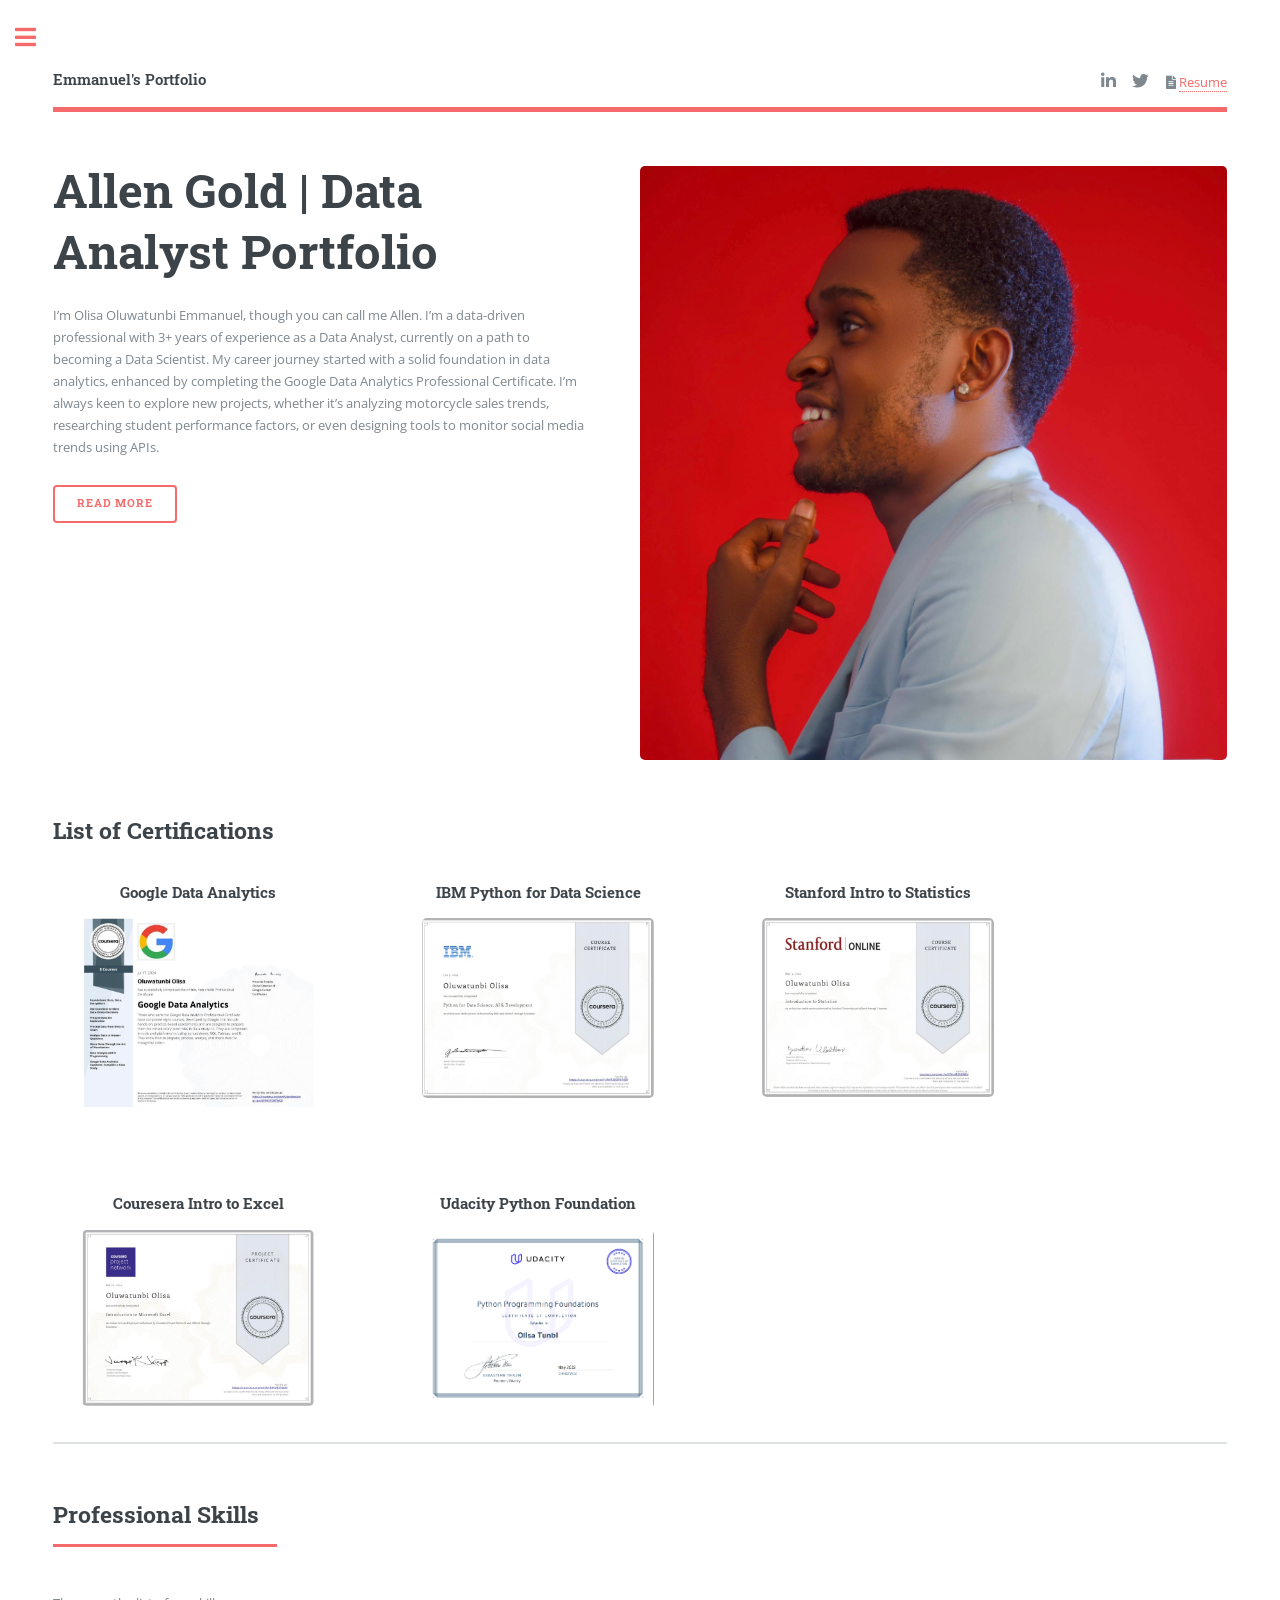
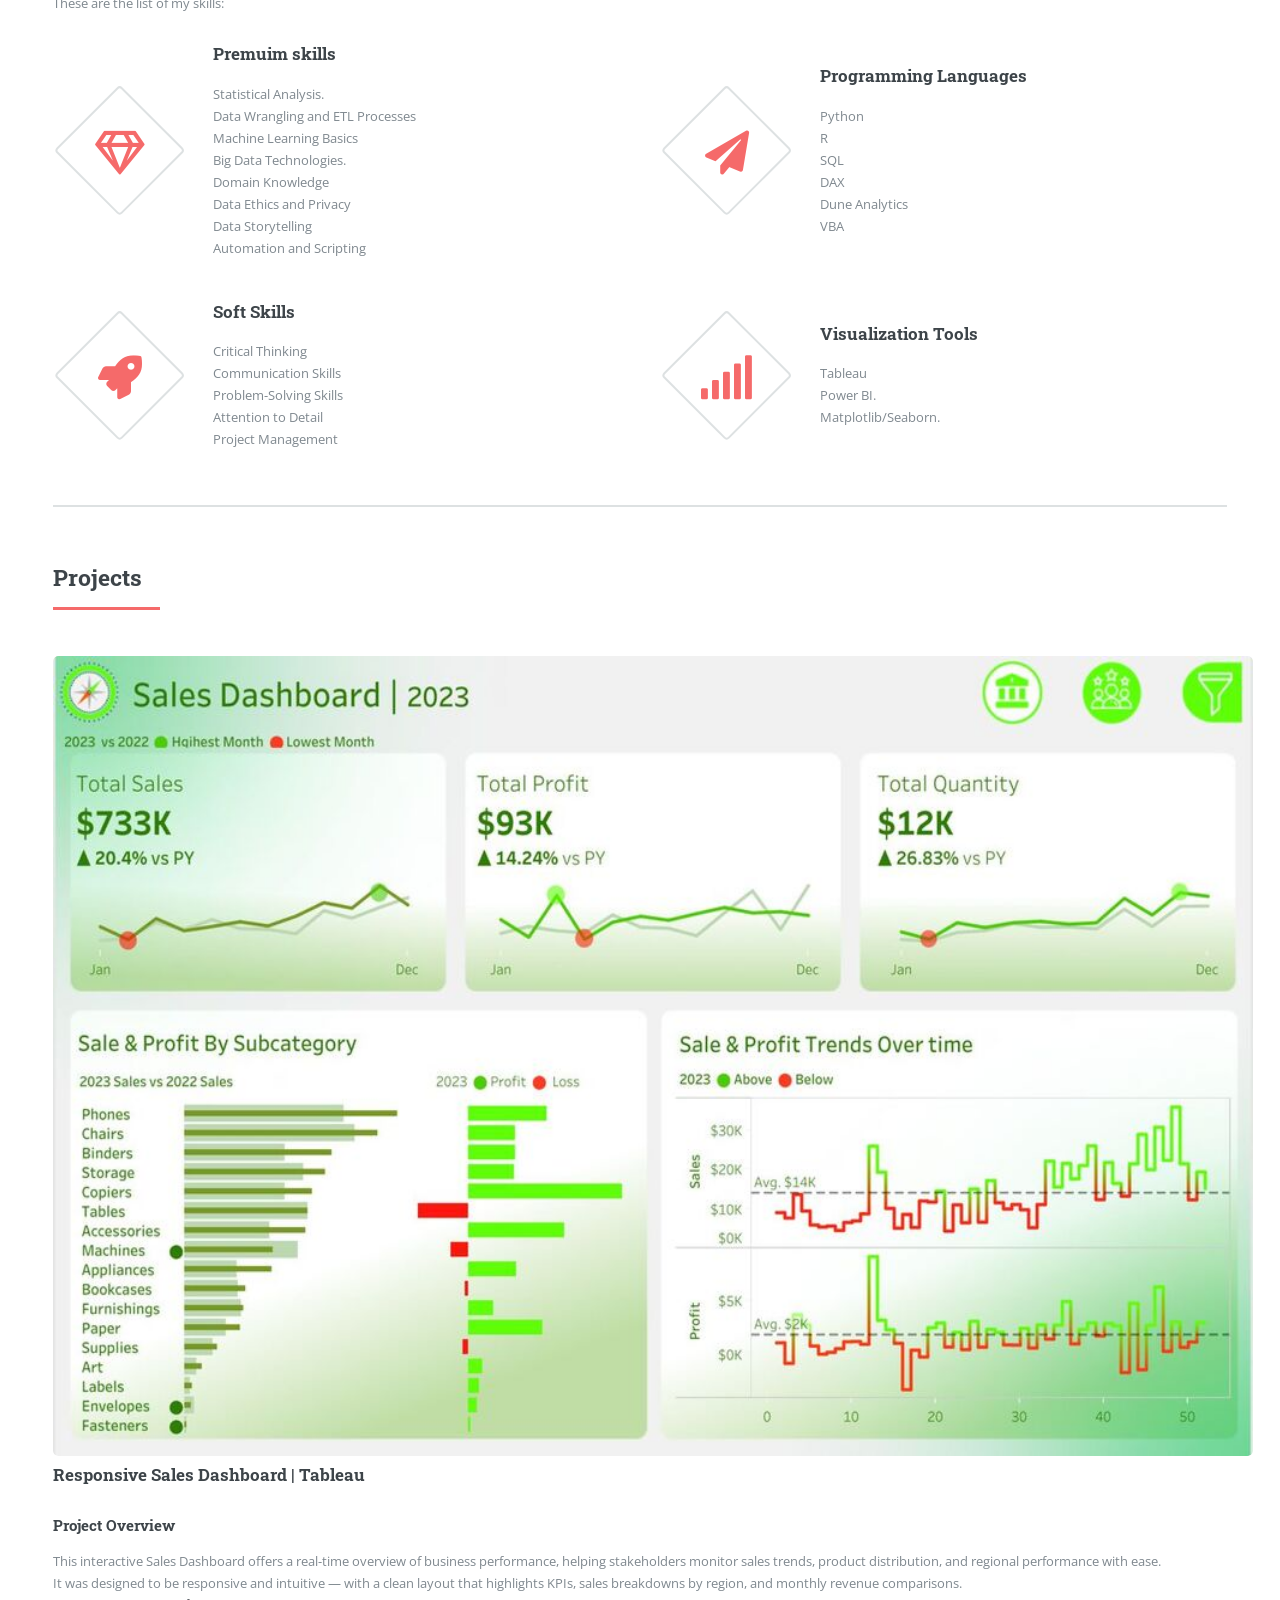
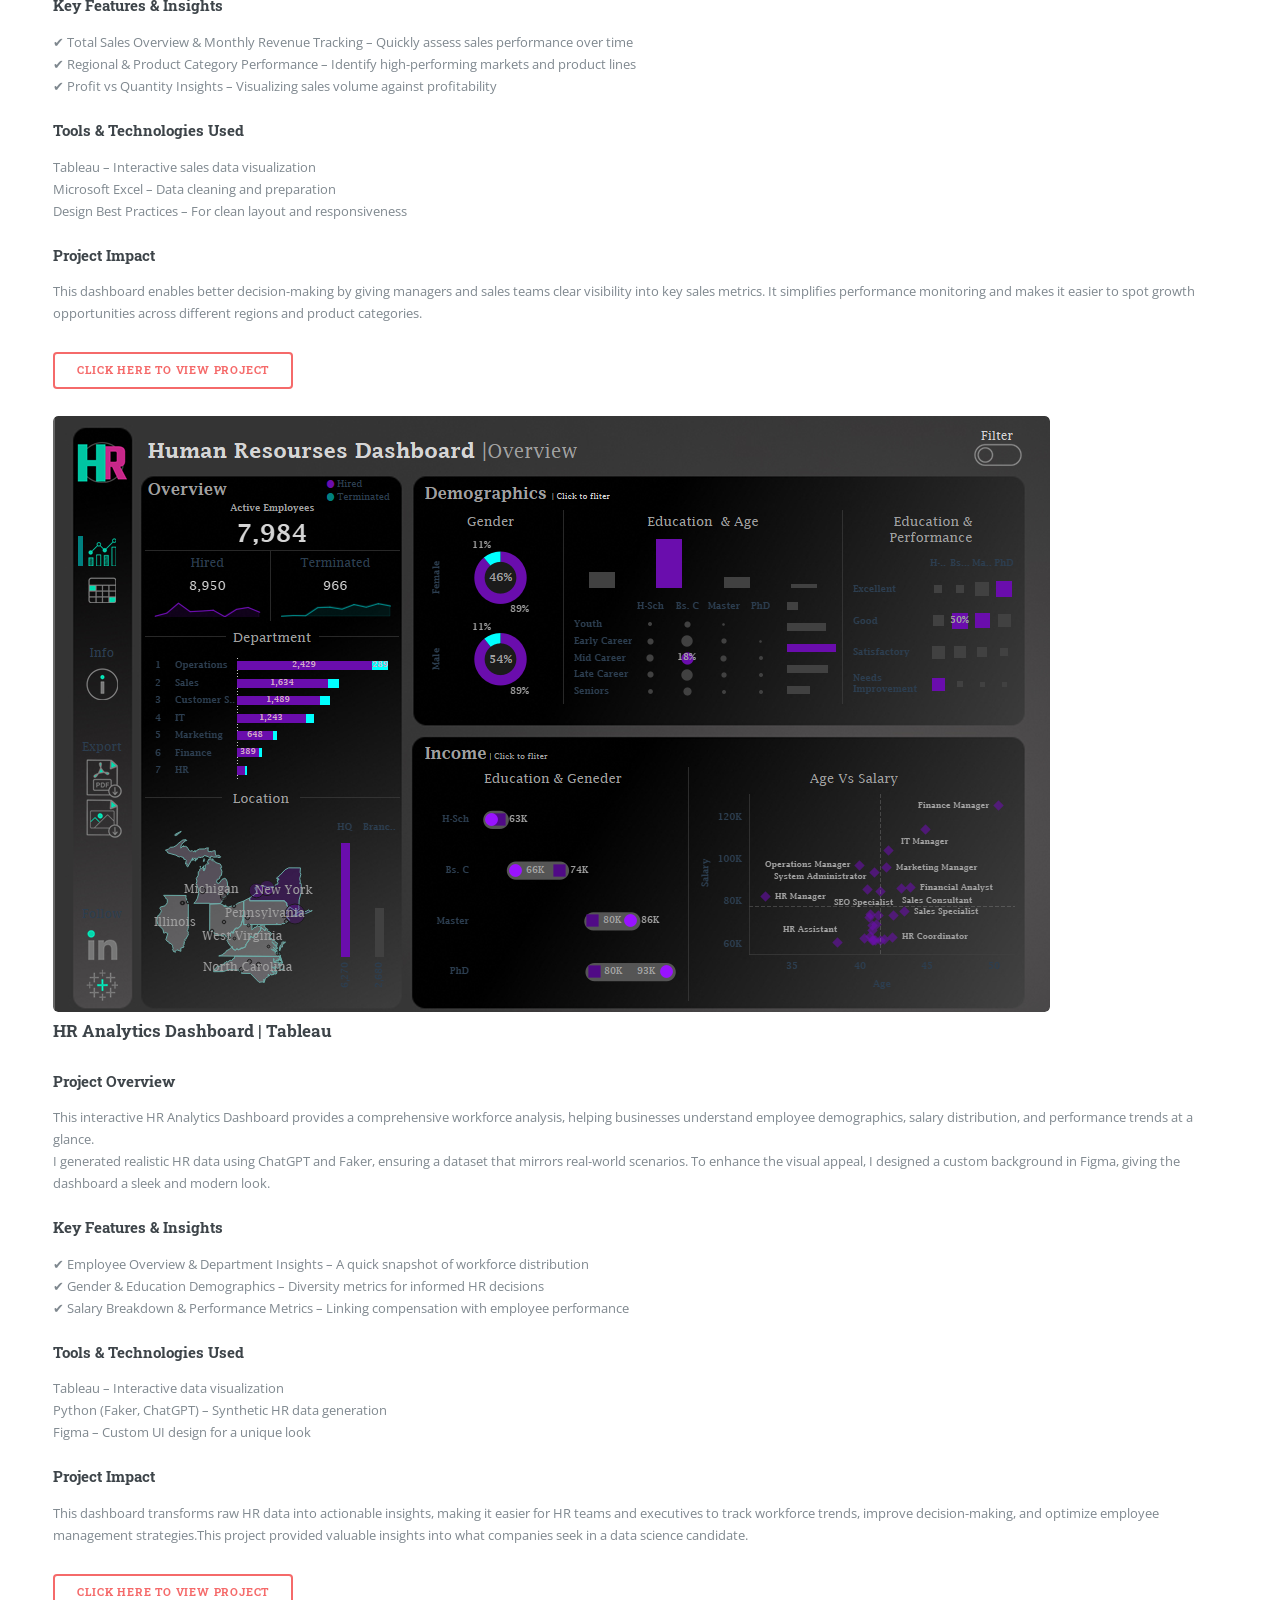
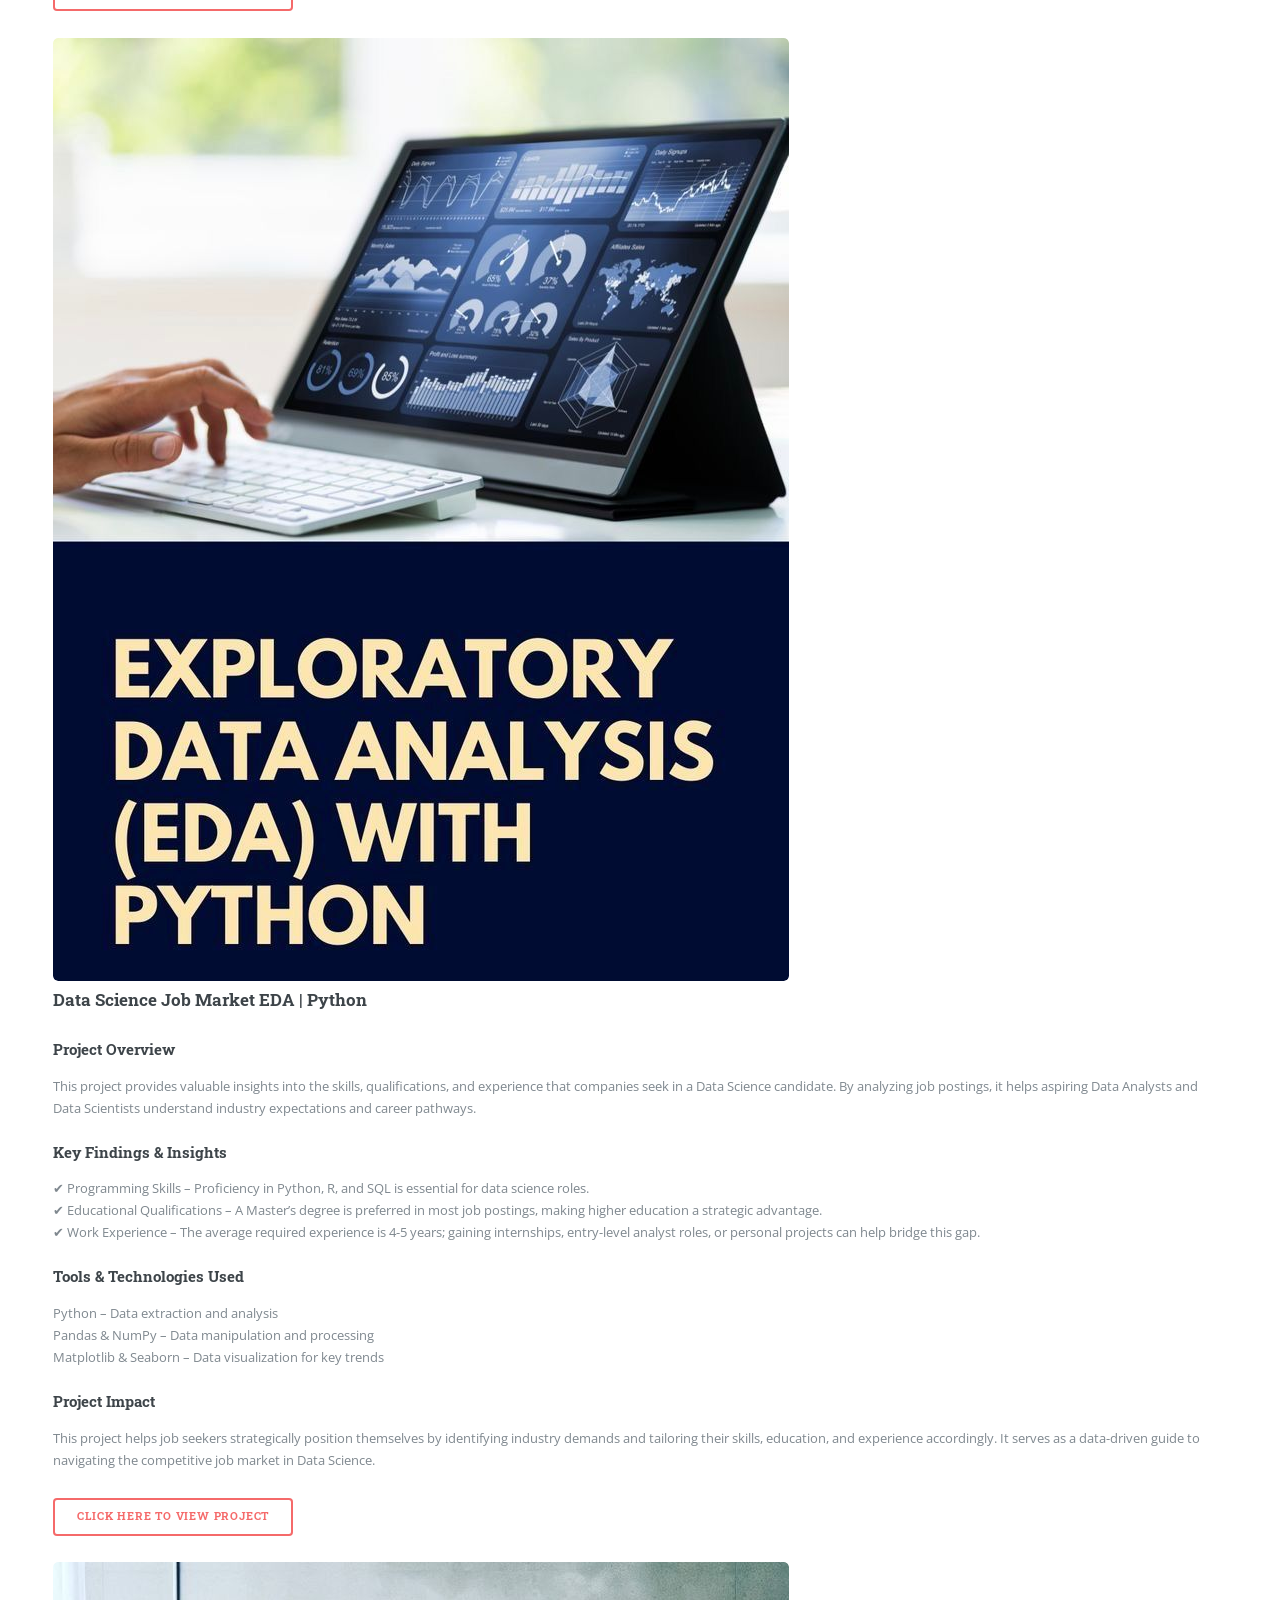
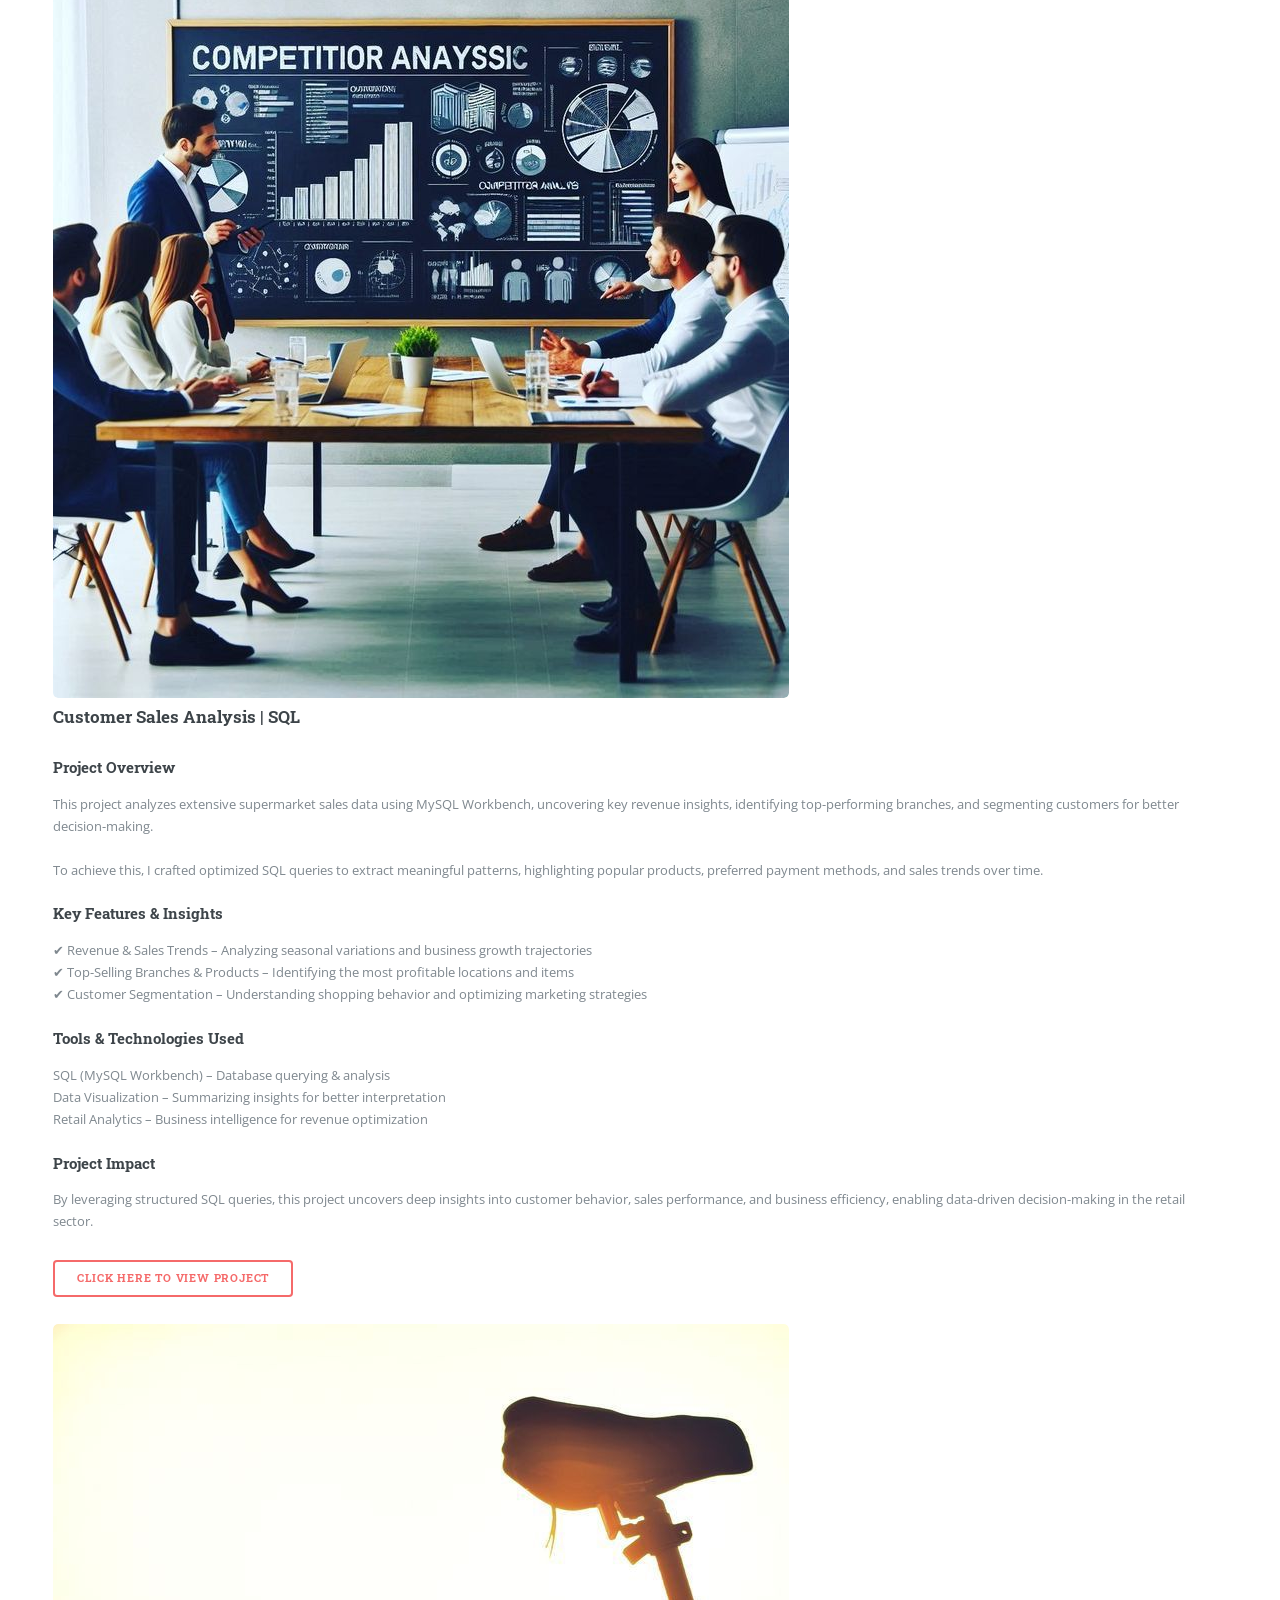
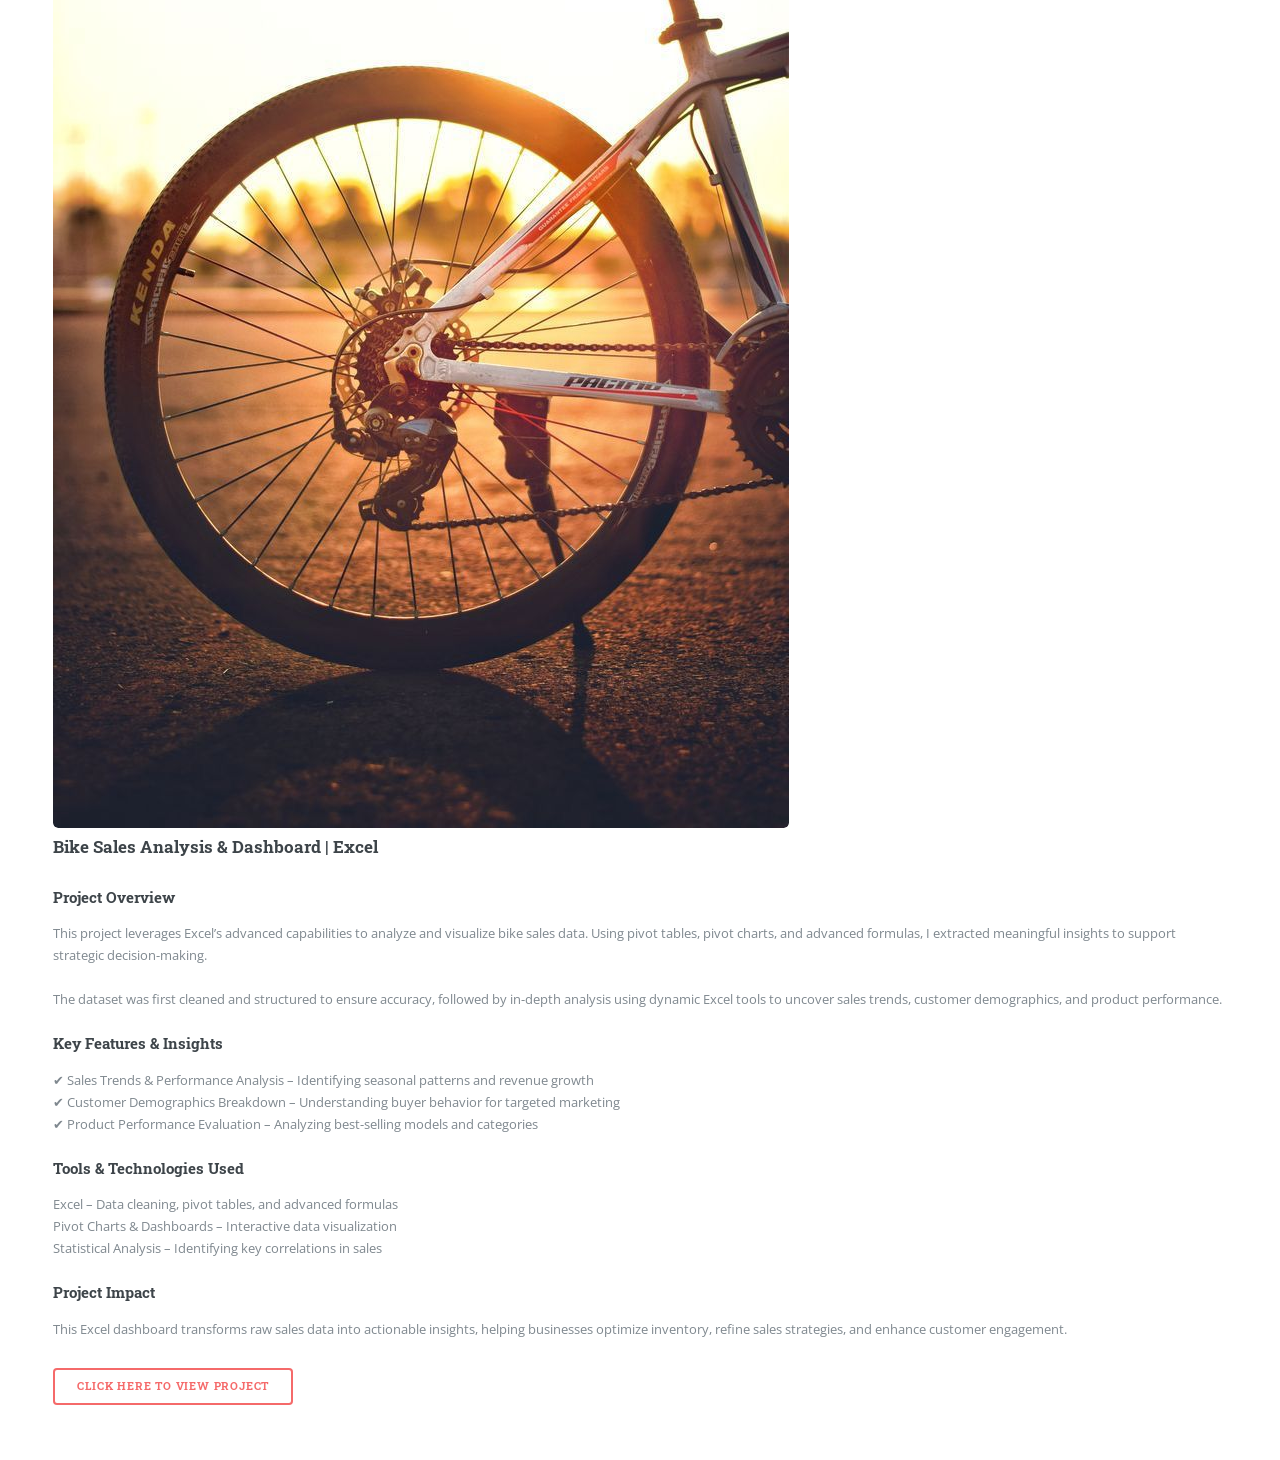
==== commit f85a21a7: "Implement code changes for improved functionality and performance enhancements" ====
--- a/index.html
+++ b/index.html
@@ -216,9 +216,9 @@
 									</header>
 										<article>
 											<a href="https://public.tableau.com/app/profile/oluwatunbi.olisa/viz/SalesDashboard_17428478496600/SalesDashboard" class="image">
-											<img src="images/Sales dashboard (1).jpeg" alt="Sales Dashboard | Tableau" width="1200", height="800">
+											<img src="images/Sales dashboard (2).jpeg" alt="Sales Dashboard | Tableau" width="1200", height="800">
 											</a>
-												<h3>📈 Responsive Sales Dashboard | Tableau</h3>
+												<h3>Responsive Sales Dashboard | Tableau</h3>
 											<p>
 												<h4>Project Overview</h4>
 												This interactive Sales Dashboard offers a real-time overview of business performance, helping stakeholders monitor sales trends, product distribution, and regional performance with ease.<br>
@@ -230,9 +230,9 @@
 												✔ Profit vs Quantity Insights – Visualizing sales volume against profitability<br>
 											<br>
 												<h4>Tools & Technologies Used</h4>
-												🔹 Tableau – Interactive sales data visualization<br>
-												🔹 Microsoft Excel – Data cleaning and preparation<br>
-												🔹 Design Best Practices – For clean layout and responsiveness<br>
+												Tableau – Interactive sales data visualization<br>
+												Microsoft Excel – Data cleaning and preparation<br>
+												Design Best Practices – For clean layout and responsiveness<br>
 											<br>
 												<h4>Project Impact</h4>
 												This dashboard enables better decision-making by giving managers and sales teams clear visibility into key sales metrics. It simplifies performance monitoring and makes it easier to spot growth opportunities across different regions and product categories.
@@ -246,7 +246,7 @@
 											<a href="https://public.tableau.com/views/HRDashboard_17410332690990/HRSummary?:language=en-US&:sid=&:redirect=auth&:display_count=n&:origin=viz_share_link" class="image">
 												<img src="images/HR Dashboard Summary.png" alt="Data Science Job Market EDA">
 											</a>
-											<h3>📊 HR Analytics Dashboard | Tableau</h3>
+											<h3>HR Analytics Dashboard | Tableau</h3>
 											<p>
 												<h4>Project Overview</h4>
 												This interactive HR Analytics Dashboard provides a comprehensive workforce analysis, helping businesses understand employee demographics, salary distribution, and performance trends at a glance.<br>
@@ -258,9 +258,9 @@
 												✔ Salary Breakdown & Performance Metrics – Linking compensation with employee performance<br>
 											<br>
 												<h4>Tools & Technologies Used</h4>
-												🔹 Tableau – Interactive data visualization<br>
-												🔹 Python (Faker, ChatGPT) – Synthetic HR data generation<br>
-												🔹 Figma – Custom UI design for a unique look<br>
+												Tableau – Interactive data visualization<br>
+												Python (Faker, ChatGPT) – Synthetic HR data generation<br>
+												Figma – Custom UI design for a unique look<br>
 											<br>
 											<h4>Project Impact</h4>
 												This dashboard transforms raw HR data into actionable insights, making it easier for HR teams and executives to track workforce trends, improve decision-making, and optimize employee management strategies.This project provided valuable insights into what companies seek in a data science candidate.
@@ -274,7 +274,7 @@
 											<a href="https://github.com/AllenGold-max/Data-science-job-market-EDA" class="image">
 												<img src="images/pic01.jpg" alt="Data Science Job Market EDA">
 											</a>
-											<h3>📊 Data Science Job Market EDA | Python</h3>
+											<h3>Data Science Job Market EDA | Python</h3>
 											<p>
 												<h4>Project Overview</h4>
 												This project provides valuable insights into the skills, qualifications, and experience that companies seek in a Data Science candidate. By analyzing job postings, it helps aspiring Data Analysts and Data Scientists understand industry expectations and career pathways.<br>
@@ -285,9 +285,9 @@
 												✔ Work Experience – The average required experience is 4-5 years; gaining internships, entry-level analyst roles, or personal projects can help bridge this gap.<br>
 											<br>
 												<h4>Tools & Technologies Used</h4>
-												🔹 Python – Data extraction and analysis<br>
-												🔹 Pandas & NumPy – Data manipulation and processing<br>
-												🔹 Matplotlib & Seaborn – Data visualization for key trends<br>
+												Python – Data extraction and analysis<br>
+												Pandas & NumPy – Data manipulation and processing<br>
+												Matplotlib & Seaborn – Data visualization for key trends<br>
 											<br>
 												<h4>Project Impact</h4>
 												This project helps job seekers strategically position themselves by identifying industry demands and tailoring their skills, education, and experience accordingly. It serves as a data-driven guide to navigating the competitive job market in Data Science.
@@ -301,7 +301,7 @@
 											<a href="https://github.com/AllenGold-max/customer-sales-analysis" class="image">
 											    <img src="images/pic02.jpg" alt="Customer Sales Analysis using SQL" />
 											</a>
-											<h3>📊 Customer Sales Analysis | SQL</h3>
+											<h3>Customer Sales Analysis | SQL</h3>
 											<p>
 												<h4>Project Overview</h4>
 												This project analyzes extensive supermarket sales data using MySQL Workbench, uncovering key revenue insights, identifying top-performing branches, and segmenting customers for better decision-making.<br>
@@ -314,9 +314,9 @@
 												✔ Customer Segmentation – Understanding shopping behavior and optimizing marketing strategies<br>
 											<br>
 												<h4>Tools & Technologies Used</h4>
-												🔹 SQL (MySQL Workbench) – Database querying & analysis<br>
-												🔹 Data Visualization – Summarizing insights for better interpretation<br>
-												🔹 Retail Analytics – Business intelligence for revenue optimization<br>
+												SQL (MySQL Workbench) – Database querying & analysis<br>
+												Data Visualization – Summarizing insights for better interpretation<br>
+												Retail Analytics – Business intelligence for revenue optimization<br>
 											<br>
 												<h4>Project Impact</h4>
 												By leveraging structured SQL queries, this project uncovers deep insights into customer behavior, sales performance, and business efficiency, enabling data-driven decision-making in the retail sector.
@@ -332,7 +332,7 @@
 										<article>
 											<a href="https://github.com/AllenGold-max/Bike-Sales-Analysis" class="image">
 												<img src="images/pic03.jpg" alt="" /></a>
-											<h3>🚴‍♂️ Bike Sales Analysis & Dashboard | Excel</h3>
+											<h3>Bike Sales Analysis & Dashboard | Excel</h3>
 											<p>
 												<h4>Project Overview</h4>
 												This project leverages Excel’s advanced capabilities to analyze and visualize bike sales data. Using pivot tables, pivot charts, and advanced formulas, I extracted meaningful insights to support strategic decision-making.<br>
@@ -345,9 +345,9 @@
 												✔ Product Performance Evaluation – Analyzing best-selling models and categories<br>
 											<br>
 												<h4>Tools & Technologies Used</h4>
-												🔹 Excel – Data cleaning, pivot tables, and advanced formulas<br>
-												🔹 Pivot Charts & Dashboards – Interactive data visualization<br>
-												🔹 Statistical Analysis – Identifying key correlations in sales<br>
+												Excel – Data cleaning, pivot tables, and advanced formulas<br>
+												Pivot Charts & Dashboards – Interactive data visualization<br>
+												Statistical Analysis – Identifying key correlations in sales<br>
 											<br>
 												<h4>Project Impact</h4>
 												This Excel dashboard transforms raw sales data into actionable insights, helping businesses optimize inventory, refine sales strategies, and enhance customer engagement.
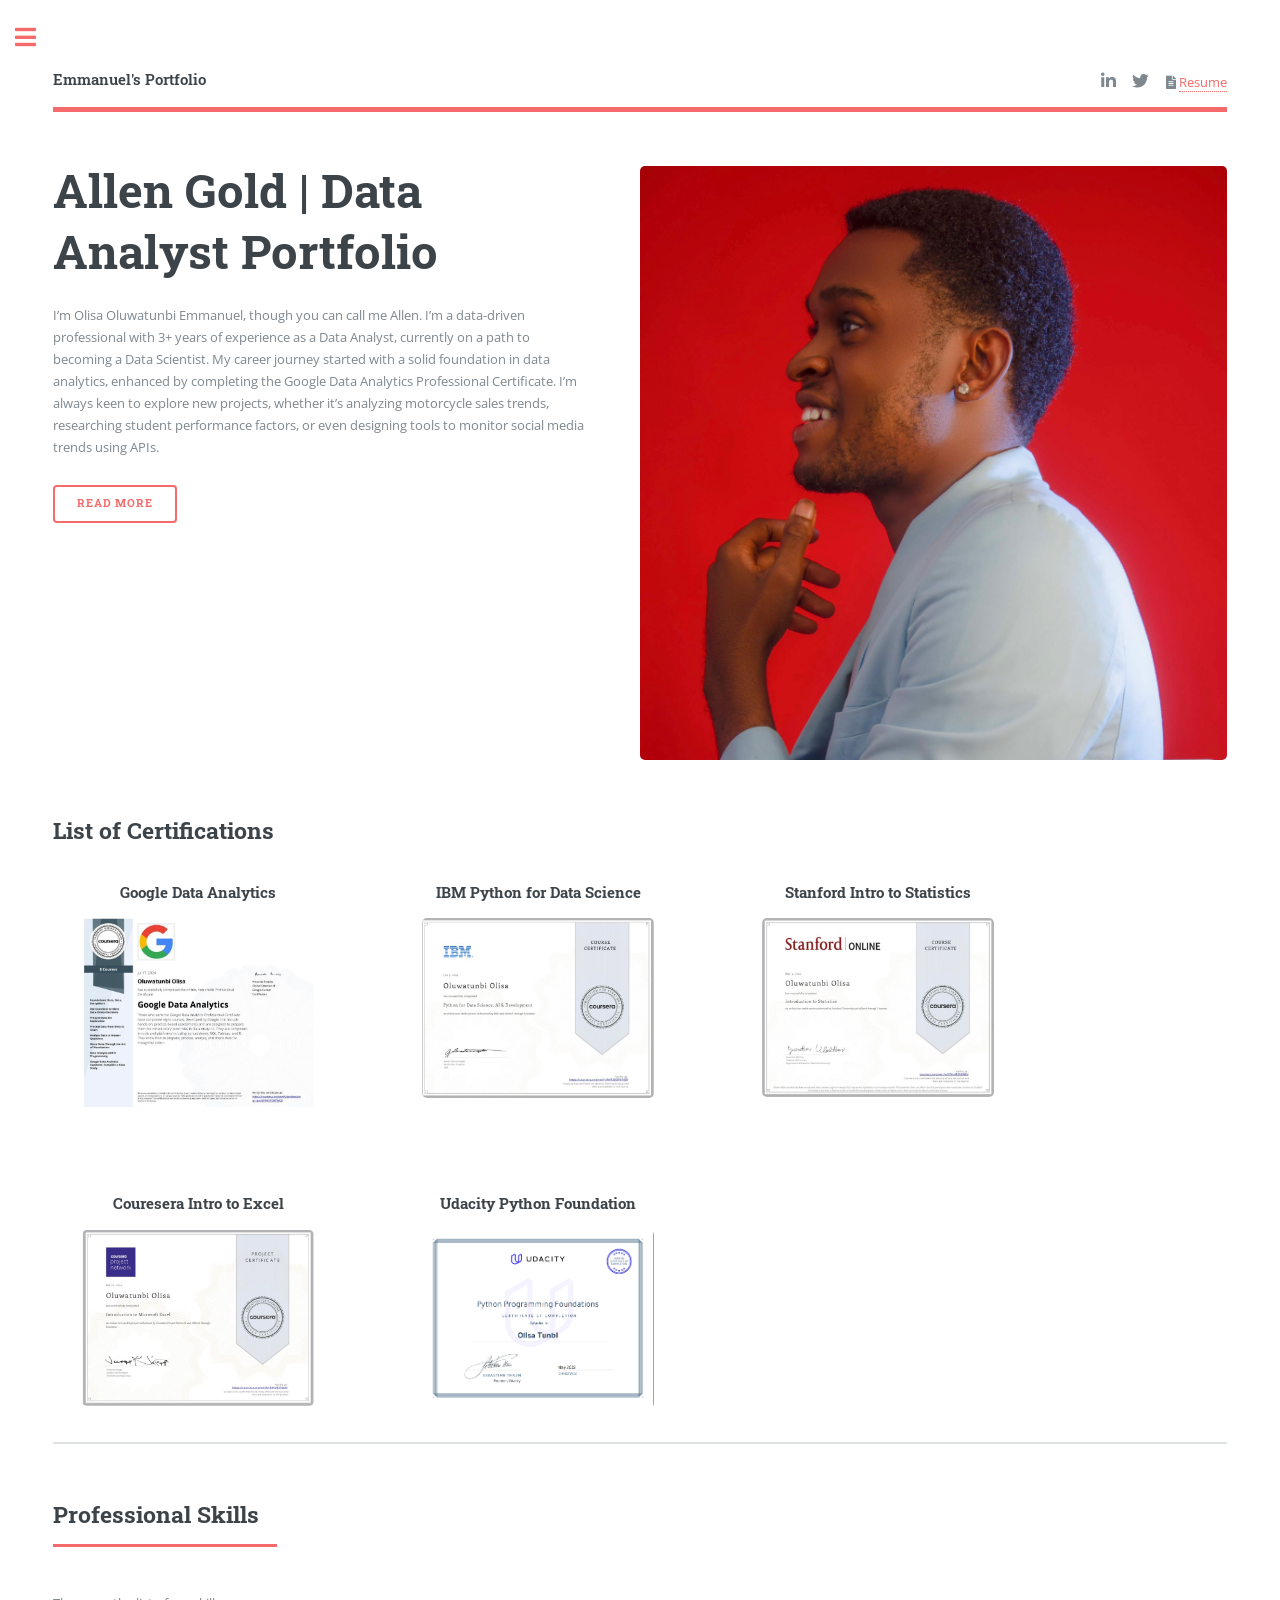
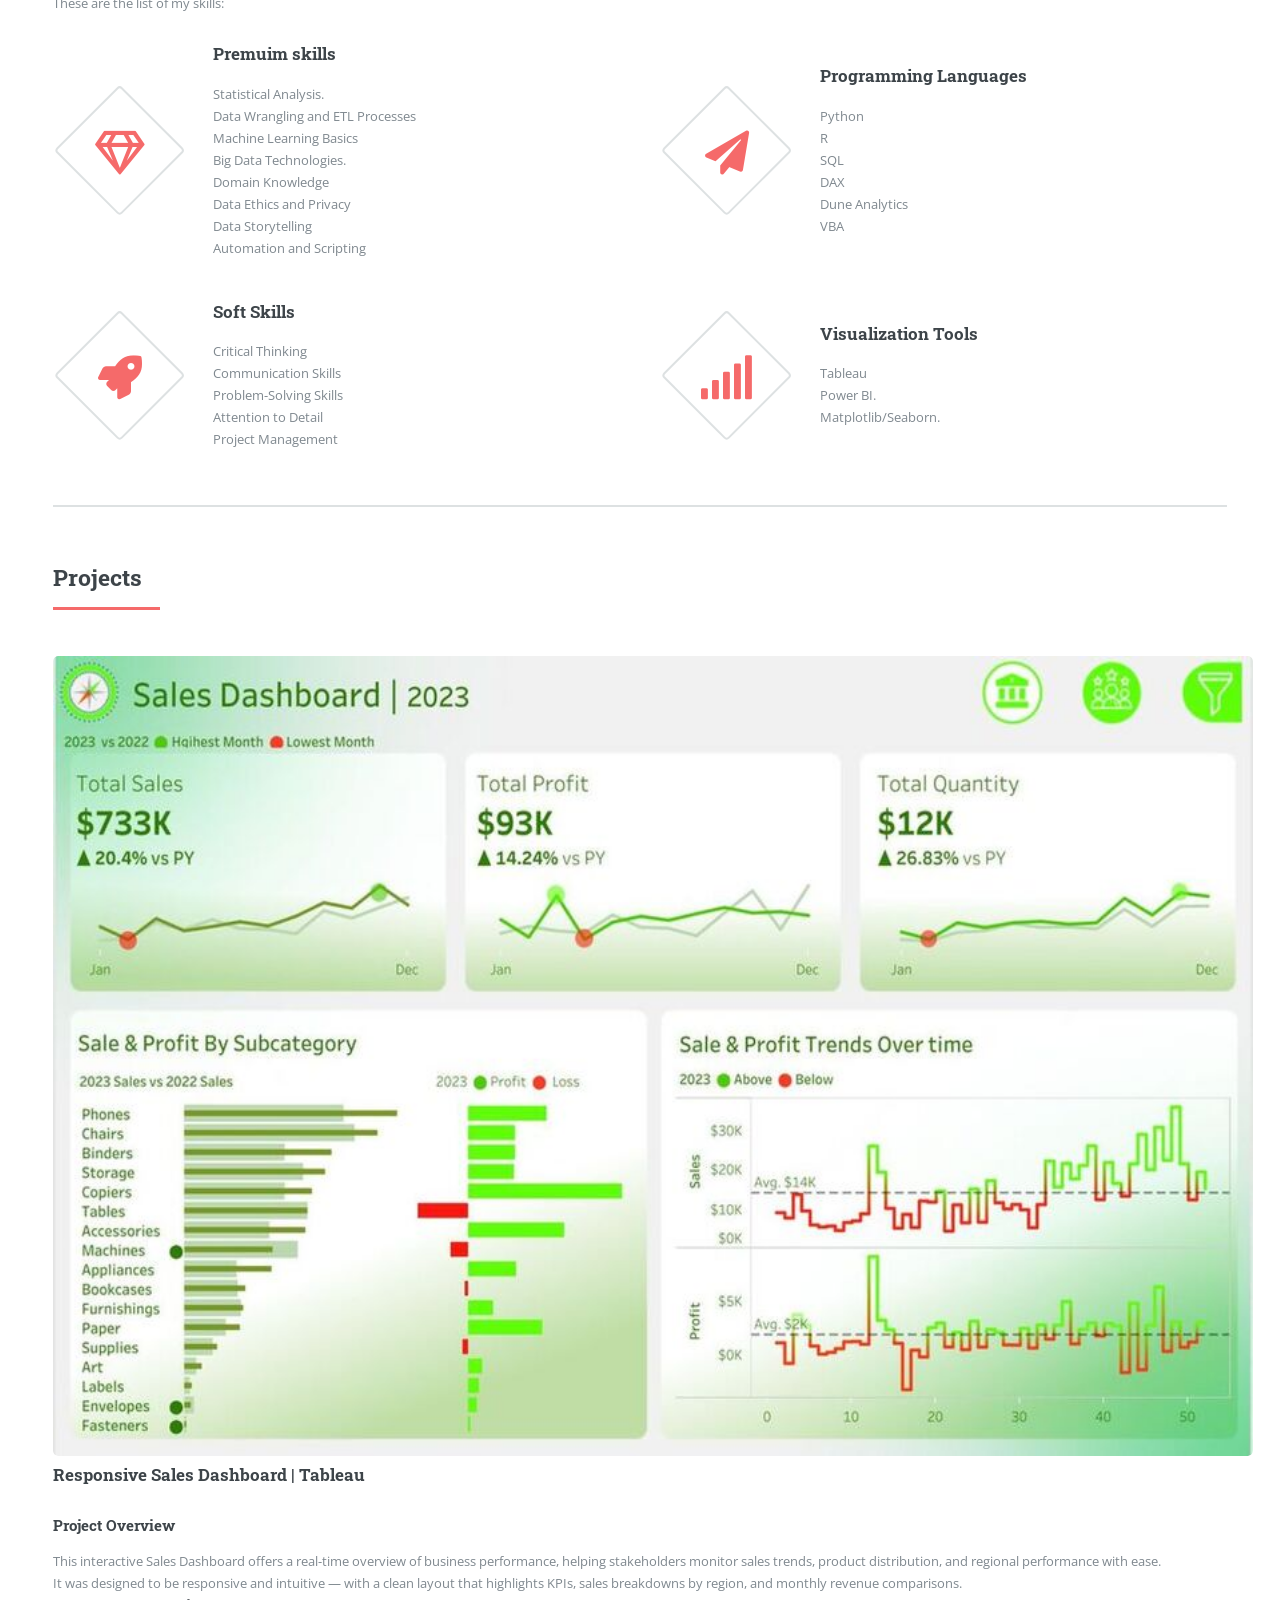
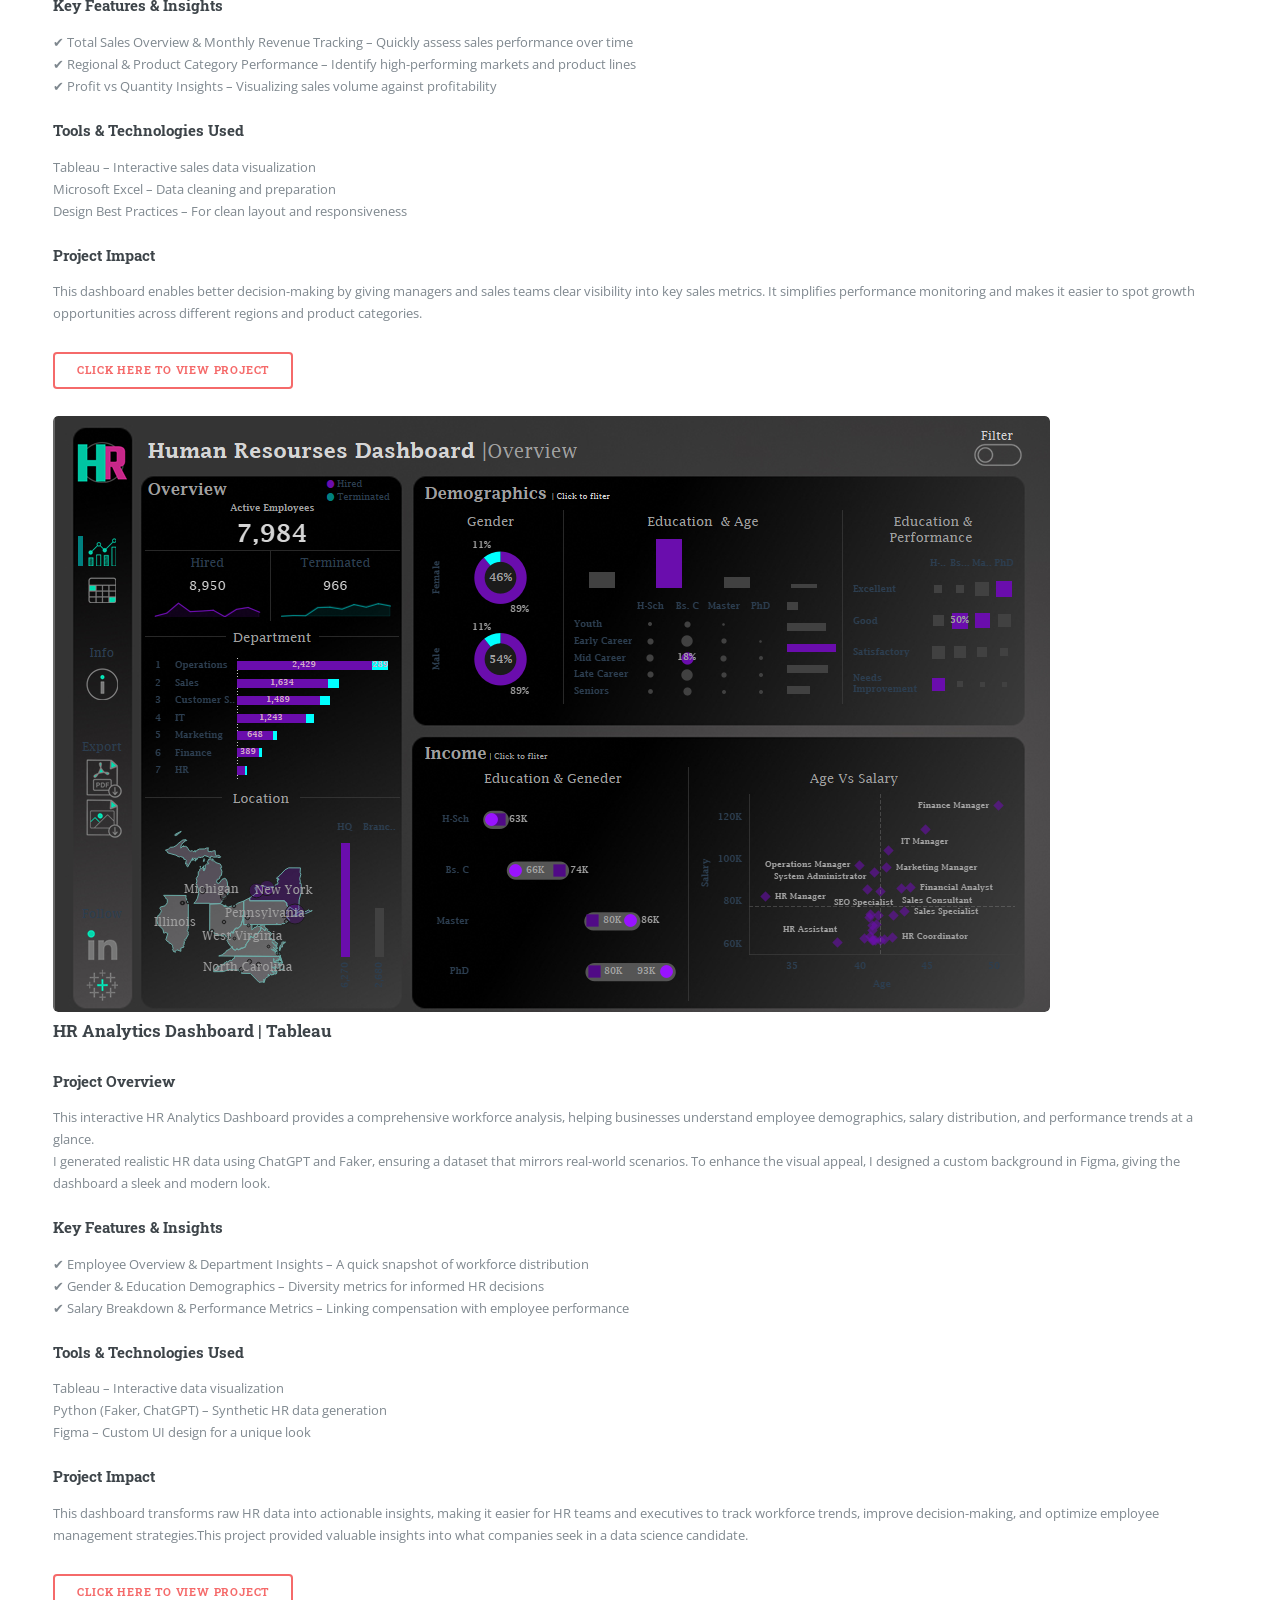
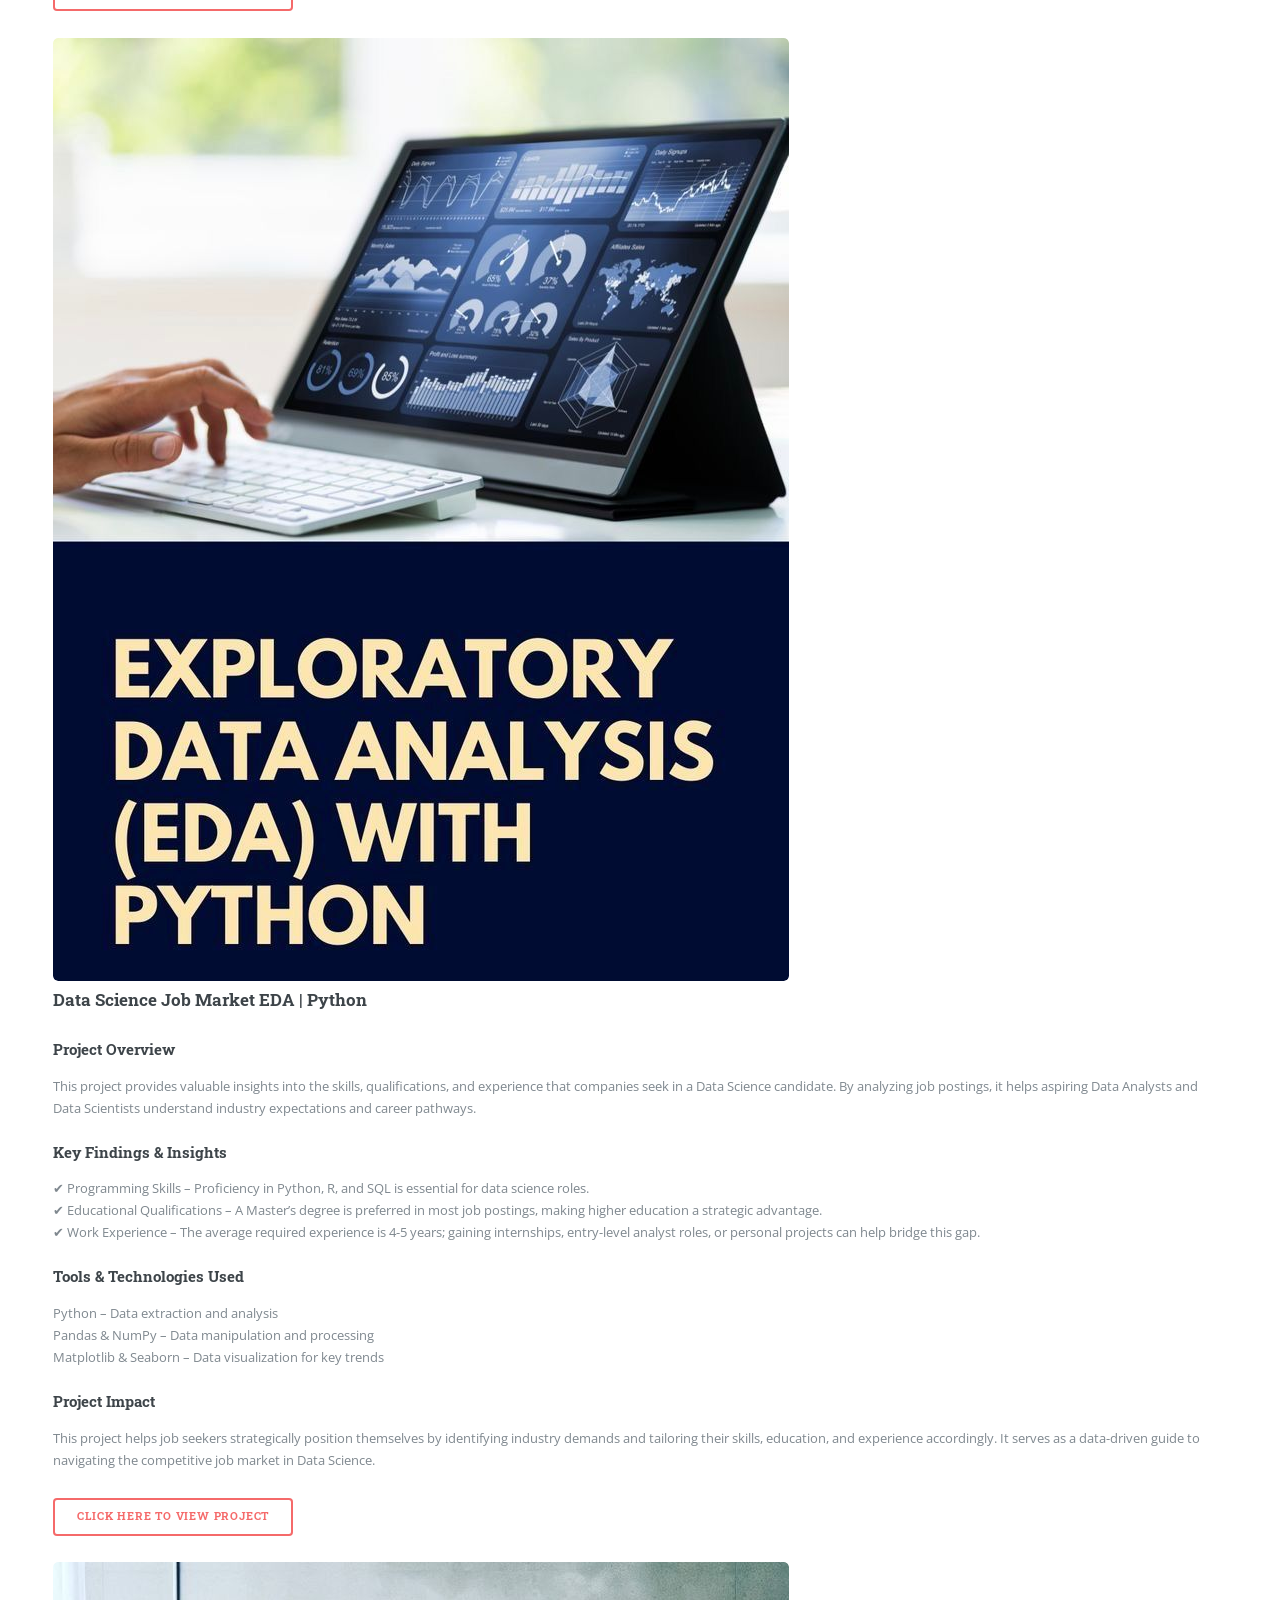
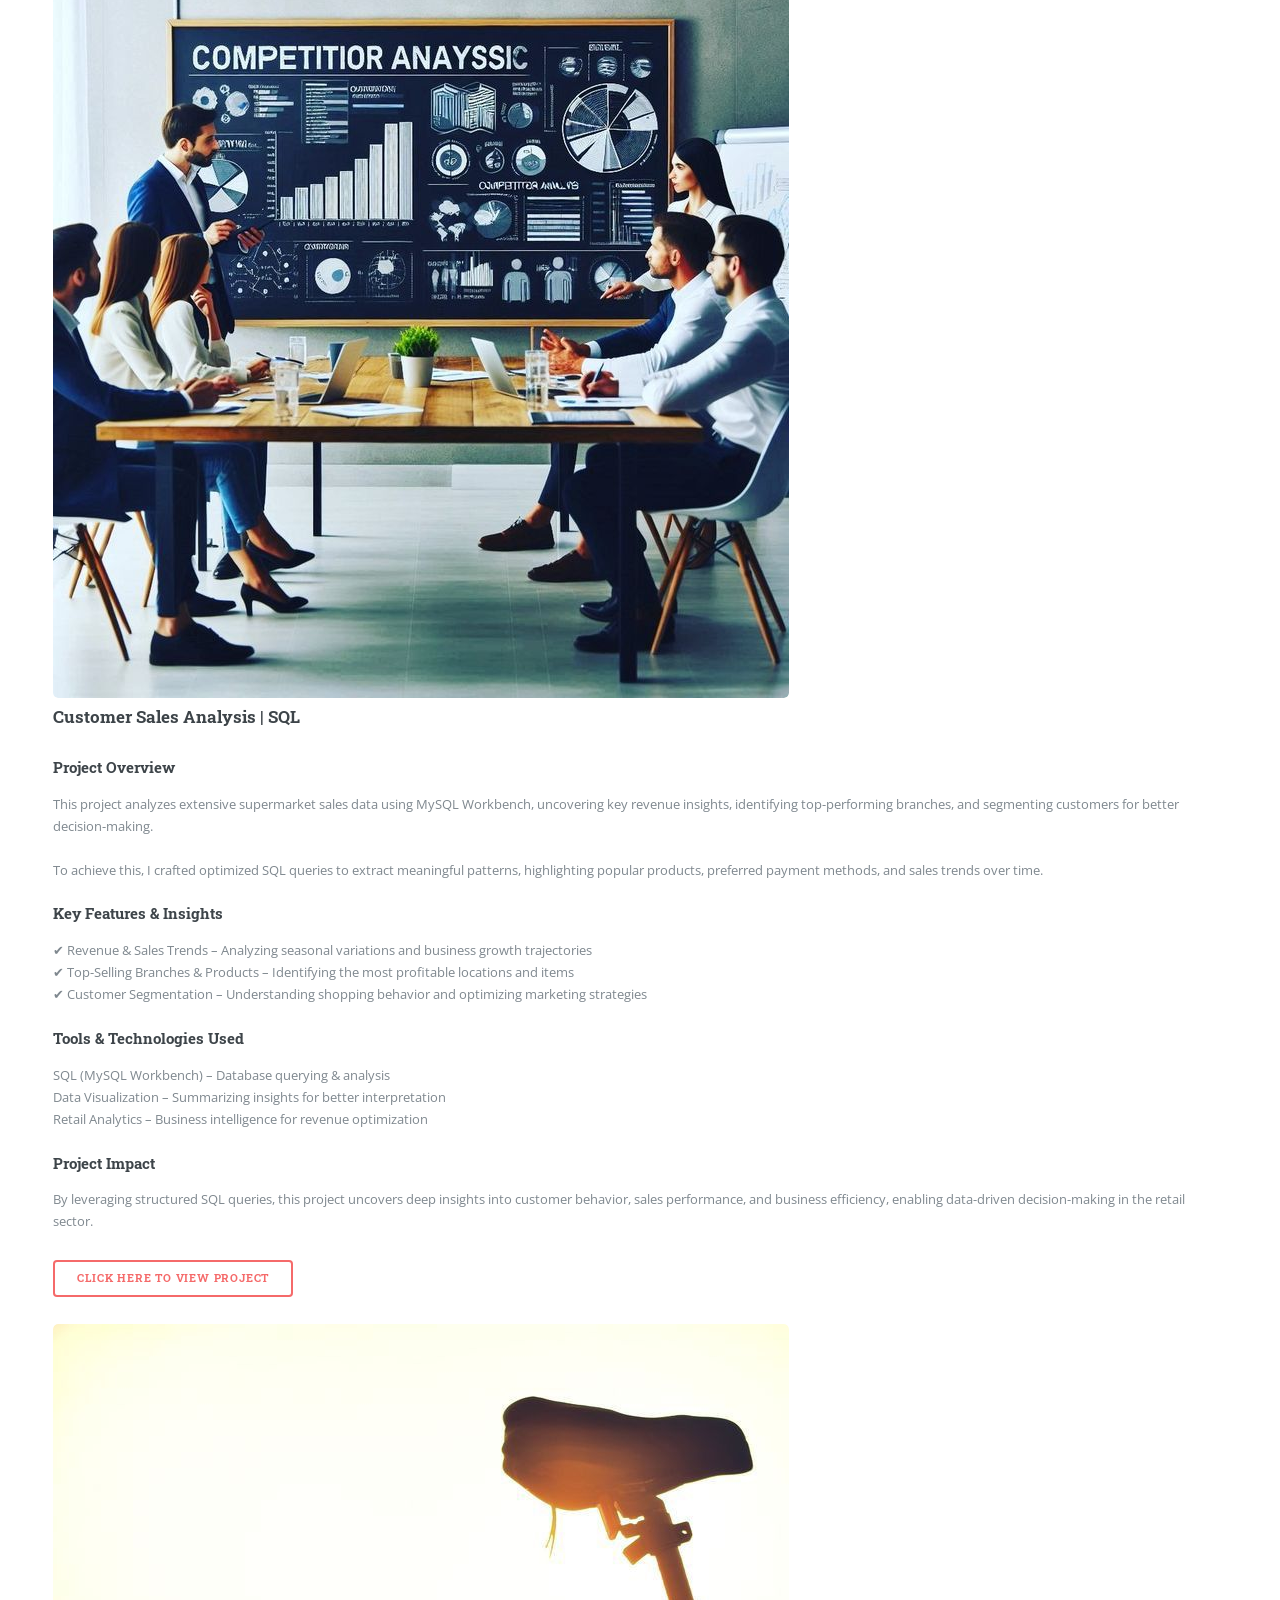
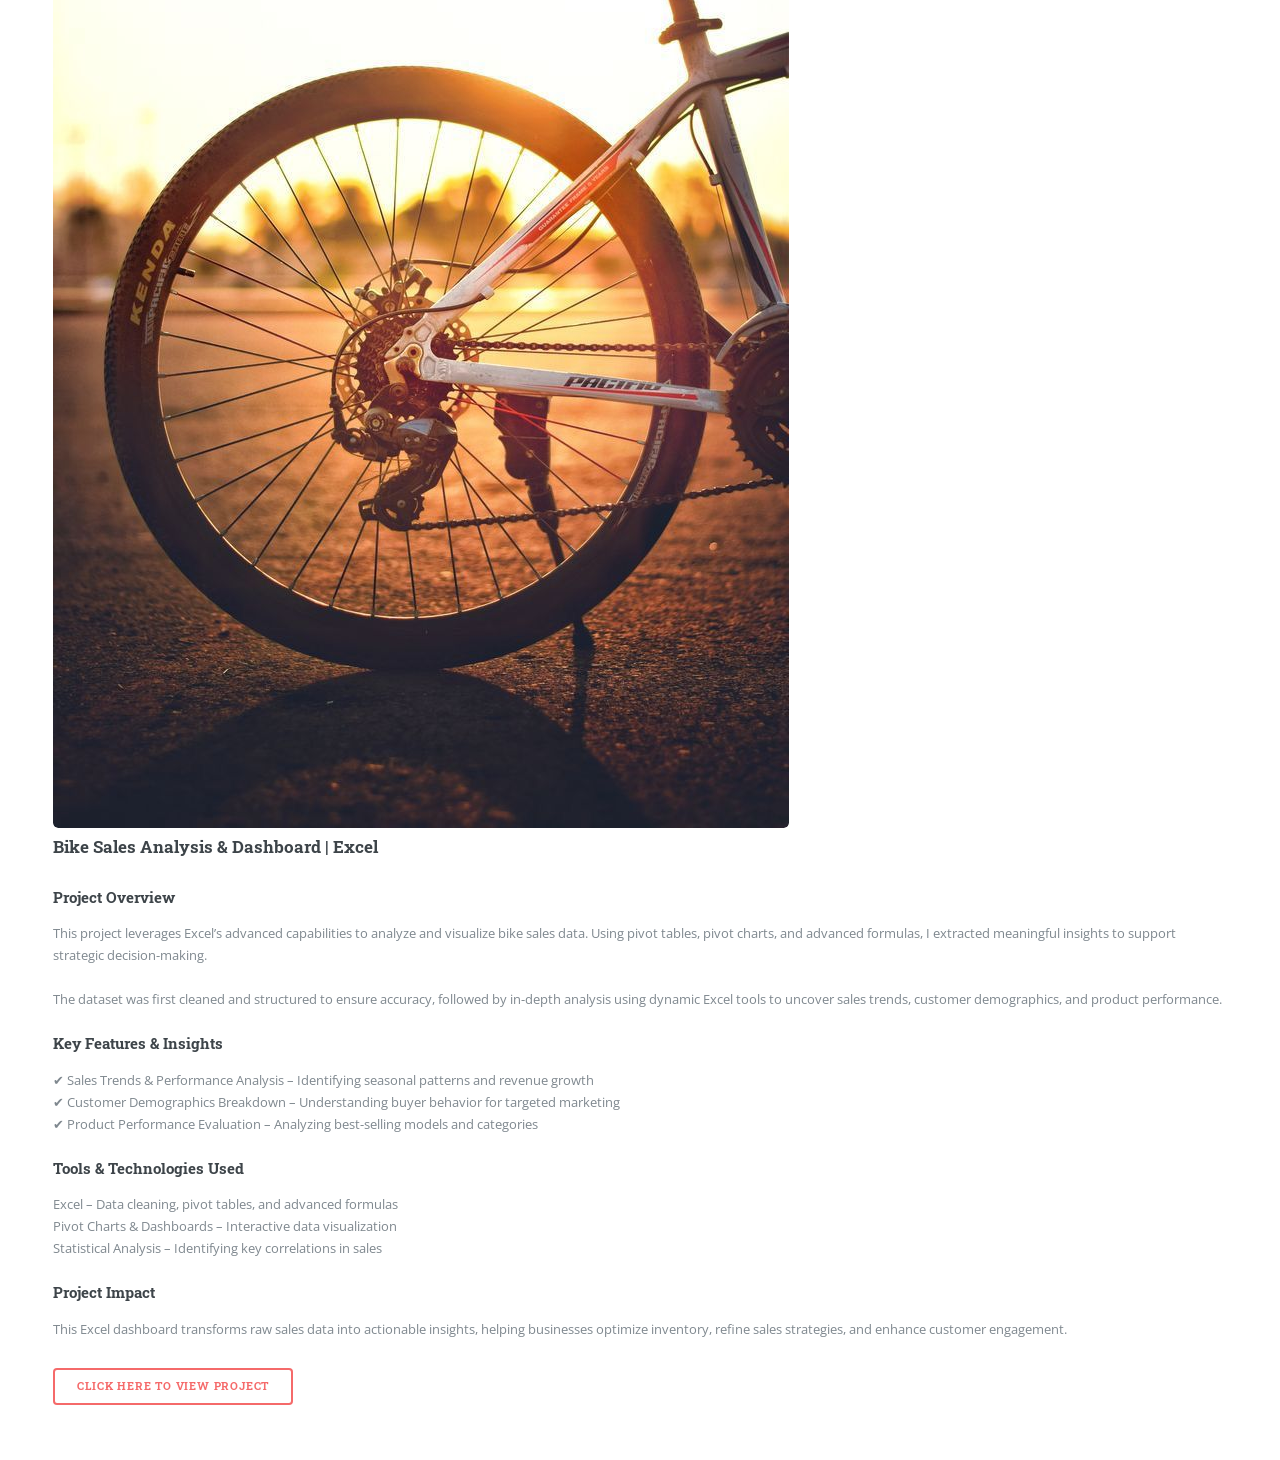
==== commit c18eae14: "Implement code changes to enhance functionality and improve performance" ====
--- a/index.html
+++ b/index.html
@@ -216,7 +216,7 @@
 									</header>
 										<article>
 											<a href="https://public.tableau.com/app/profile/oluwatunbi.olisa/viz/SalesDashboard_17428478496600/SalesDashboard" class="image">
-											<img src="images/Sales dashboard (2).jpeg" alt="Sales Dashboard | Tableau" width="1200", height="800">
+											<img src="images/Sales dashboard (3).jpeg" alt="Sales Dashboard | Tableau" width="1200", height="800">
 											</a>
 												<h3>Responsive Sales Dashboard | Tableau</h3>
 											<p>
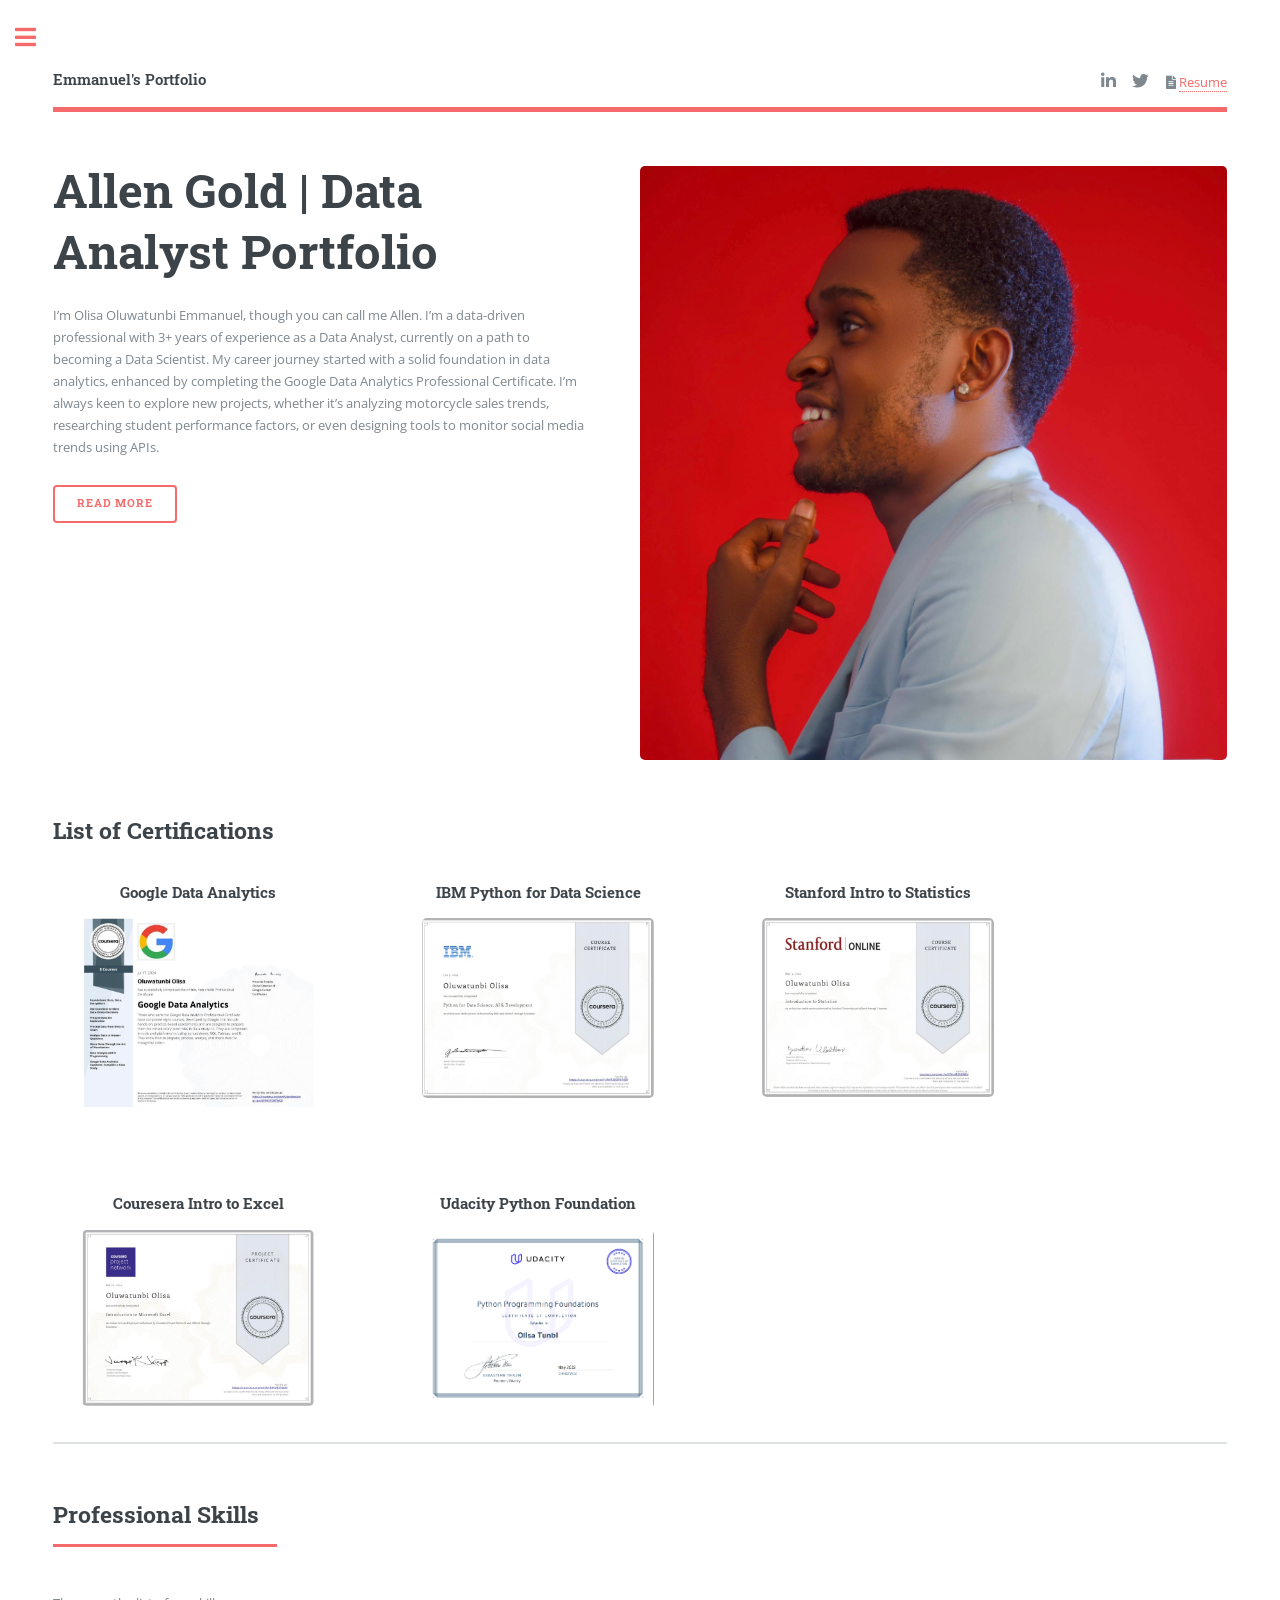
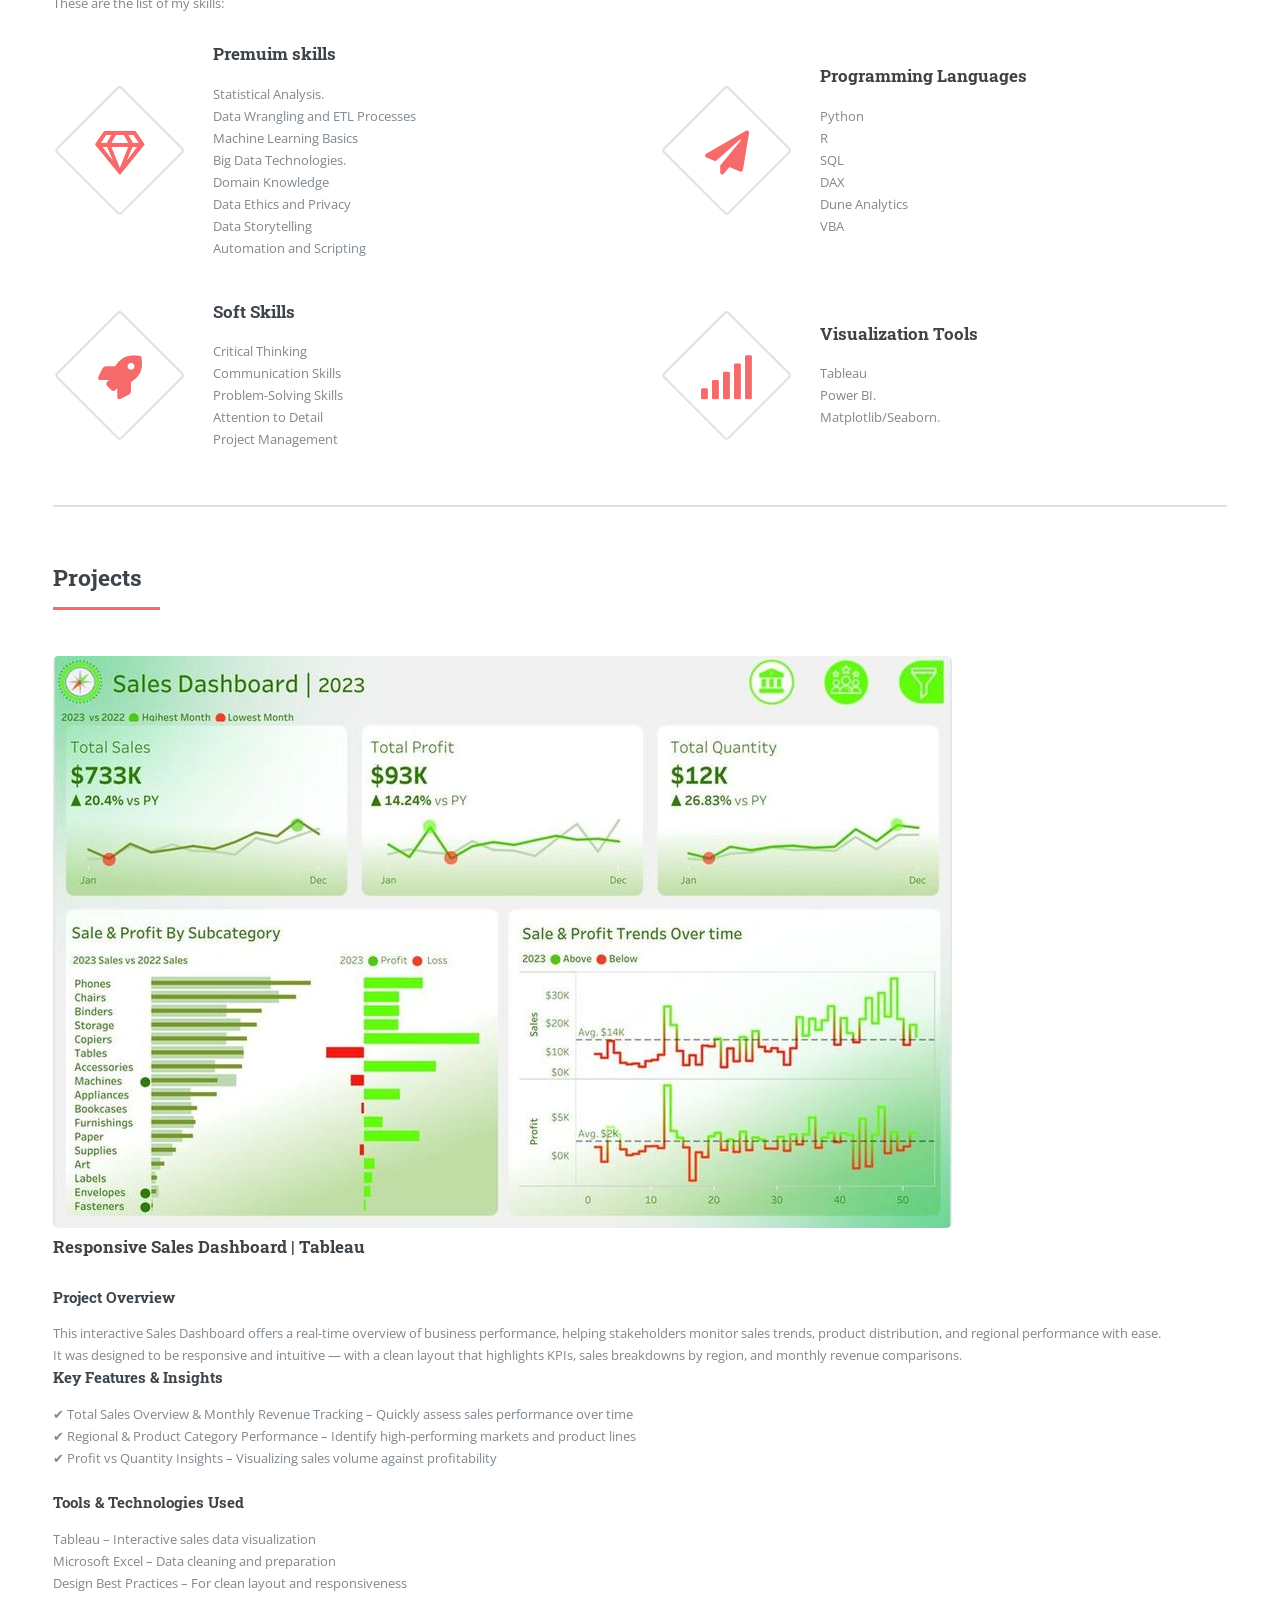
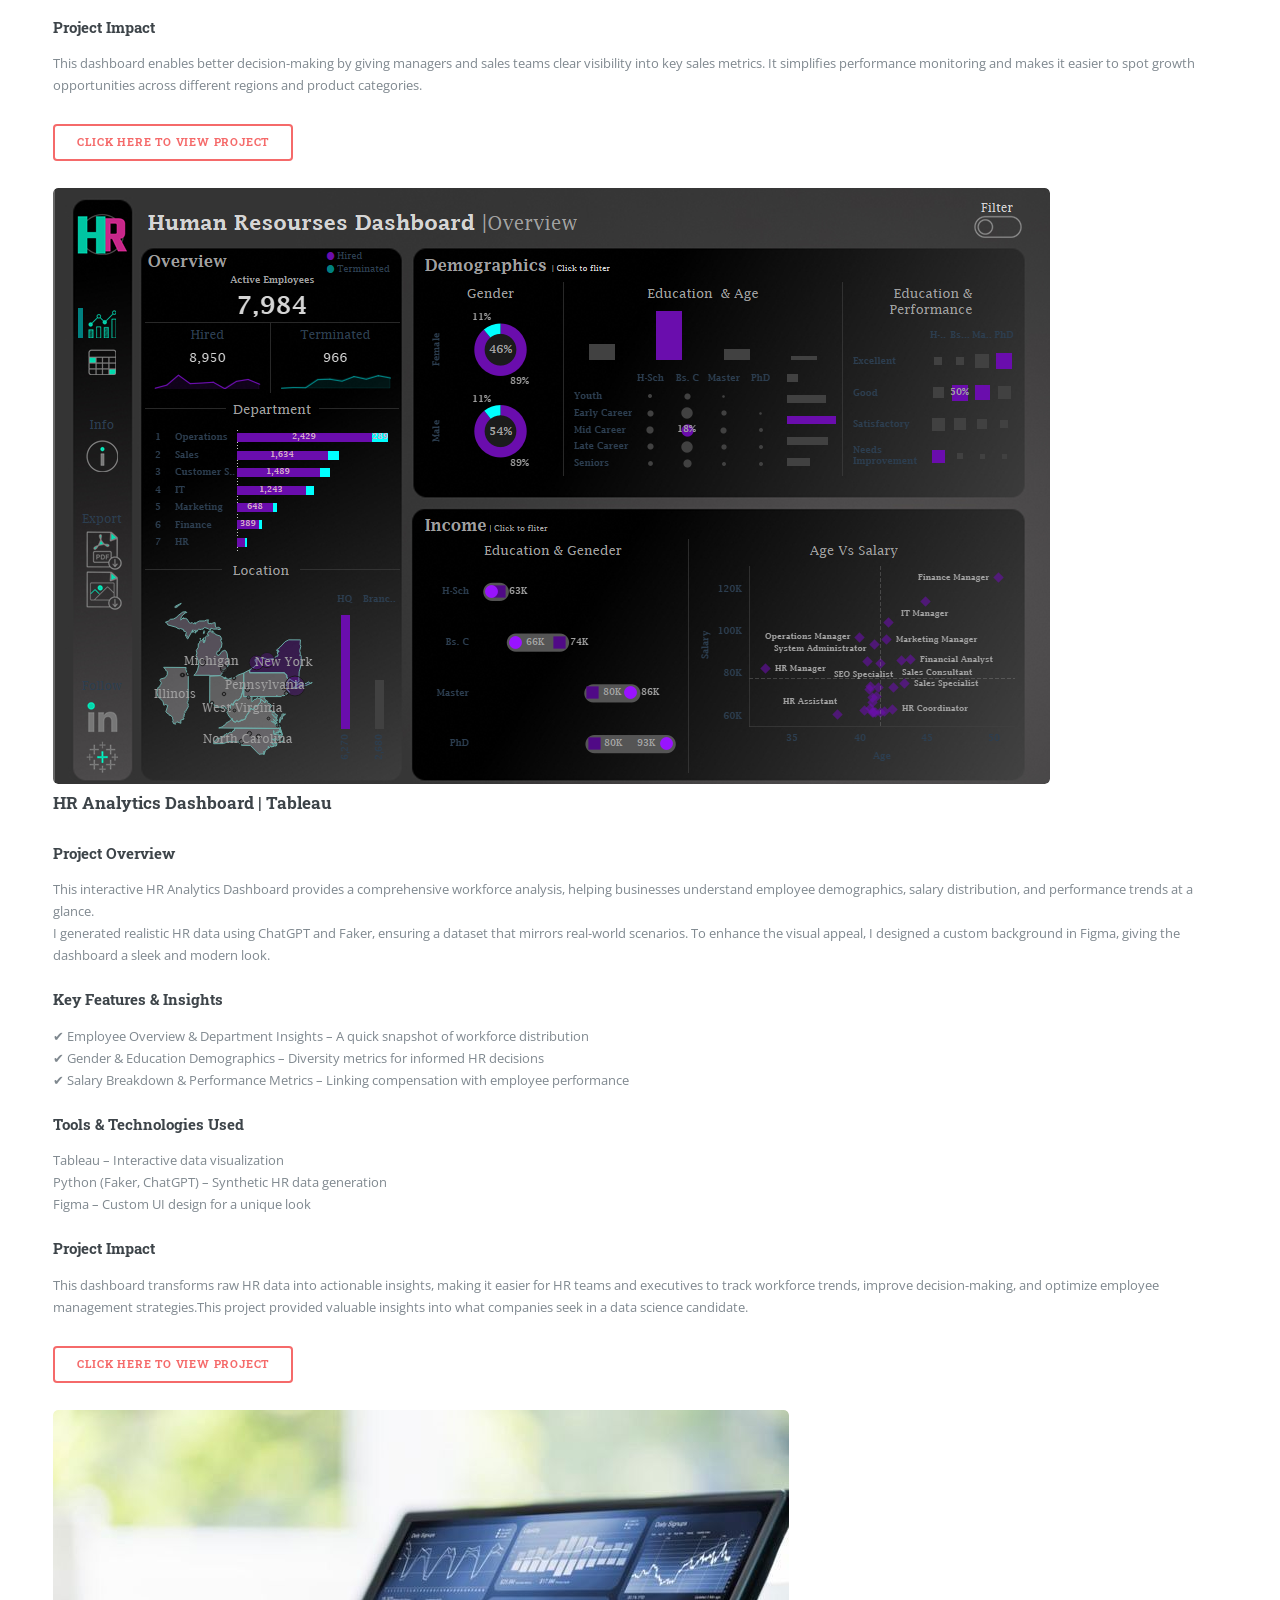
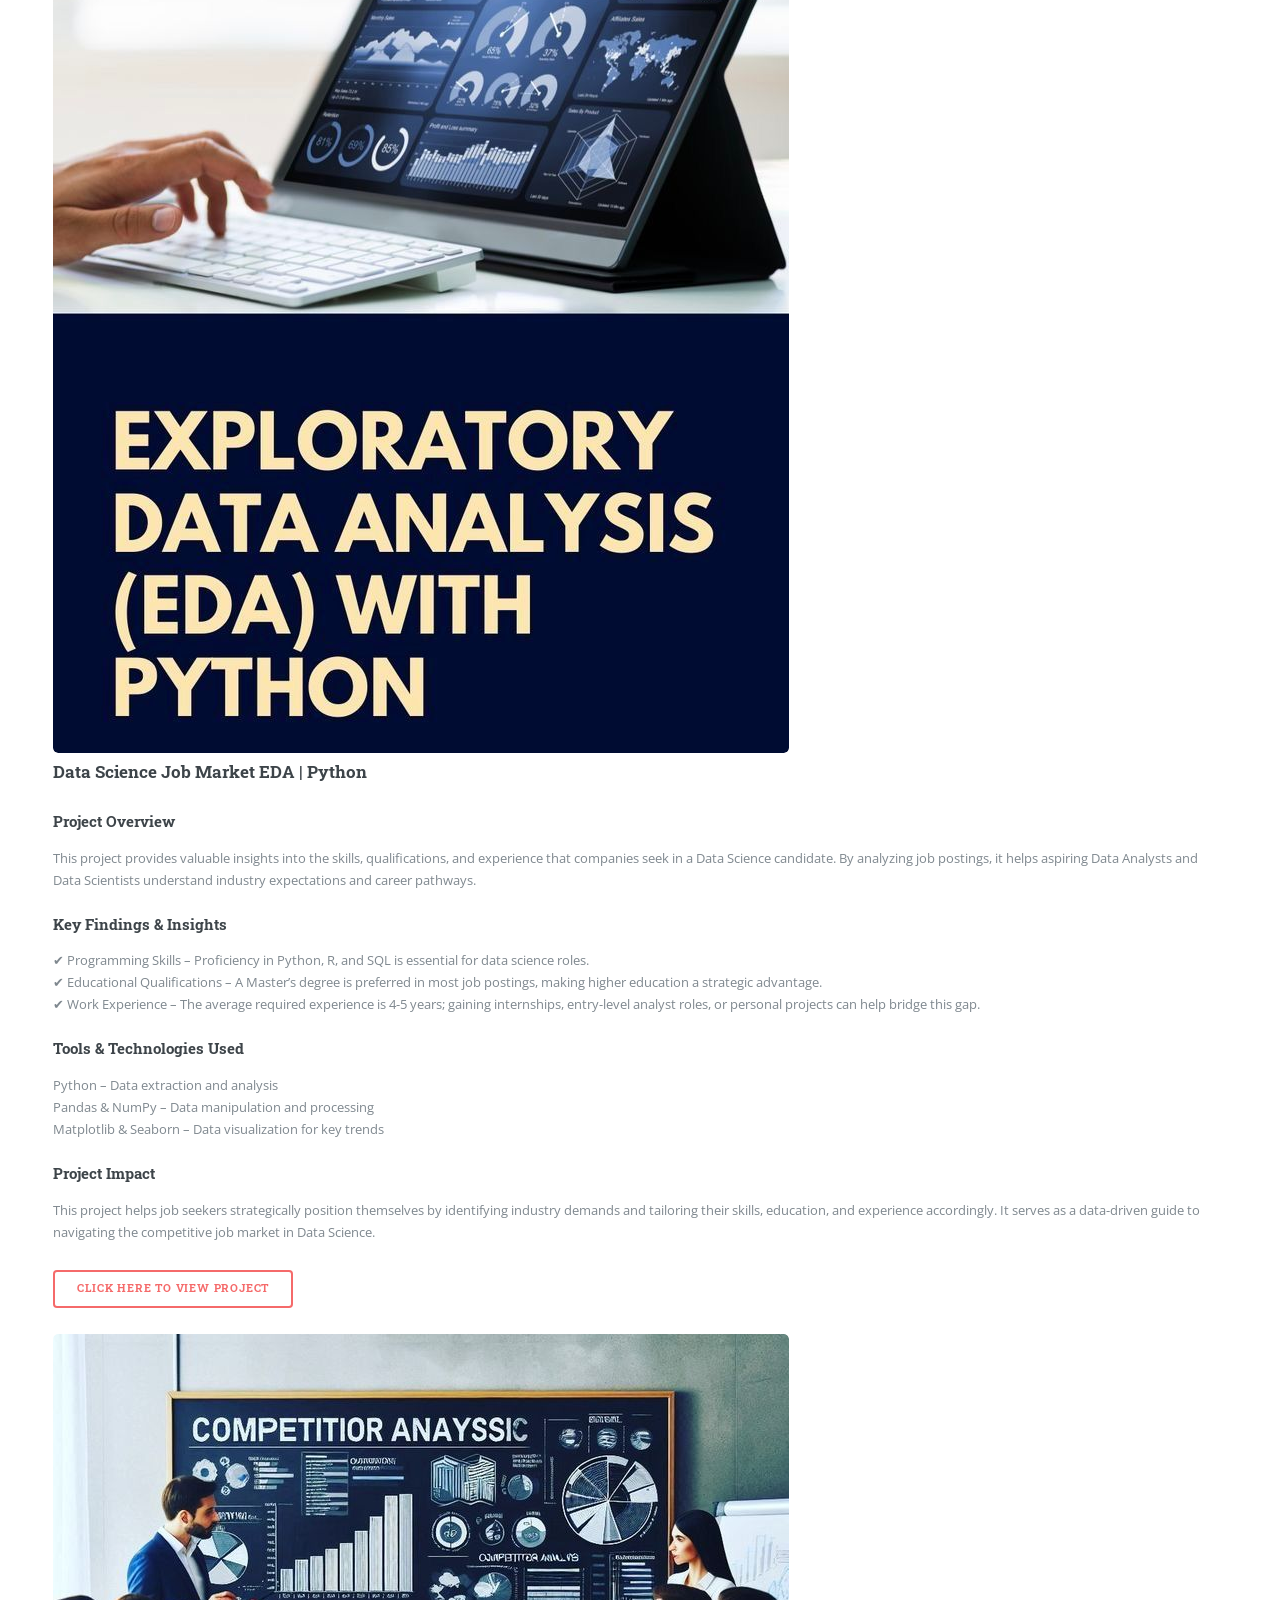
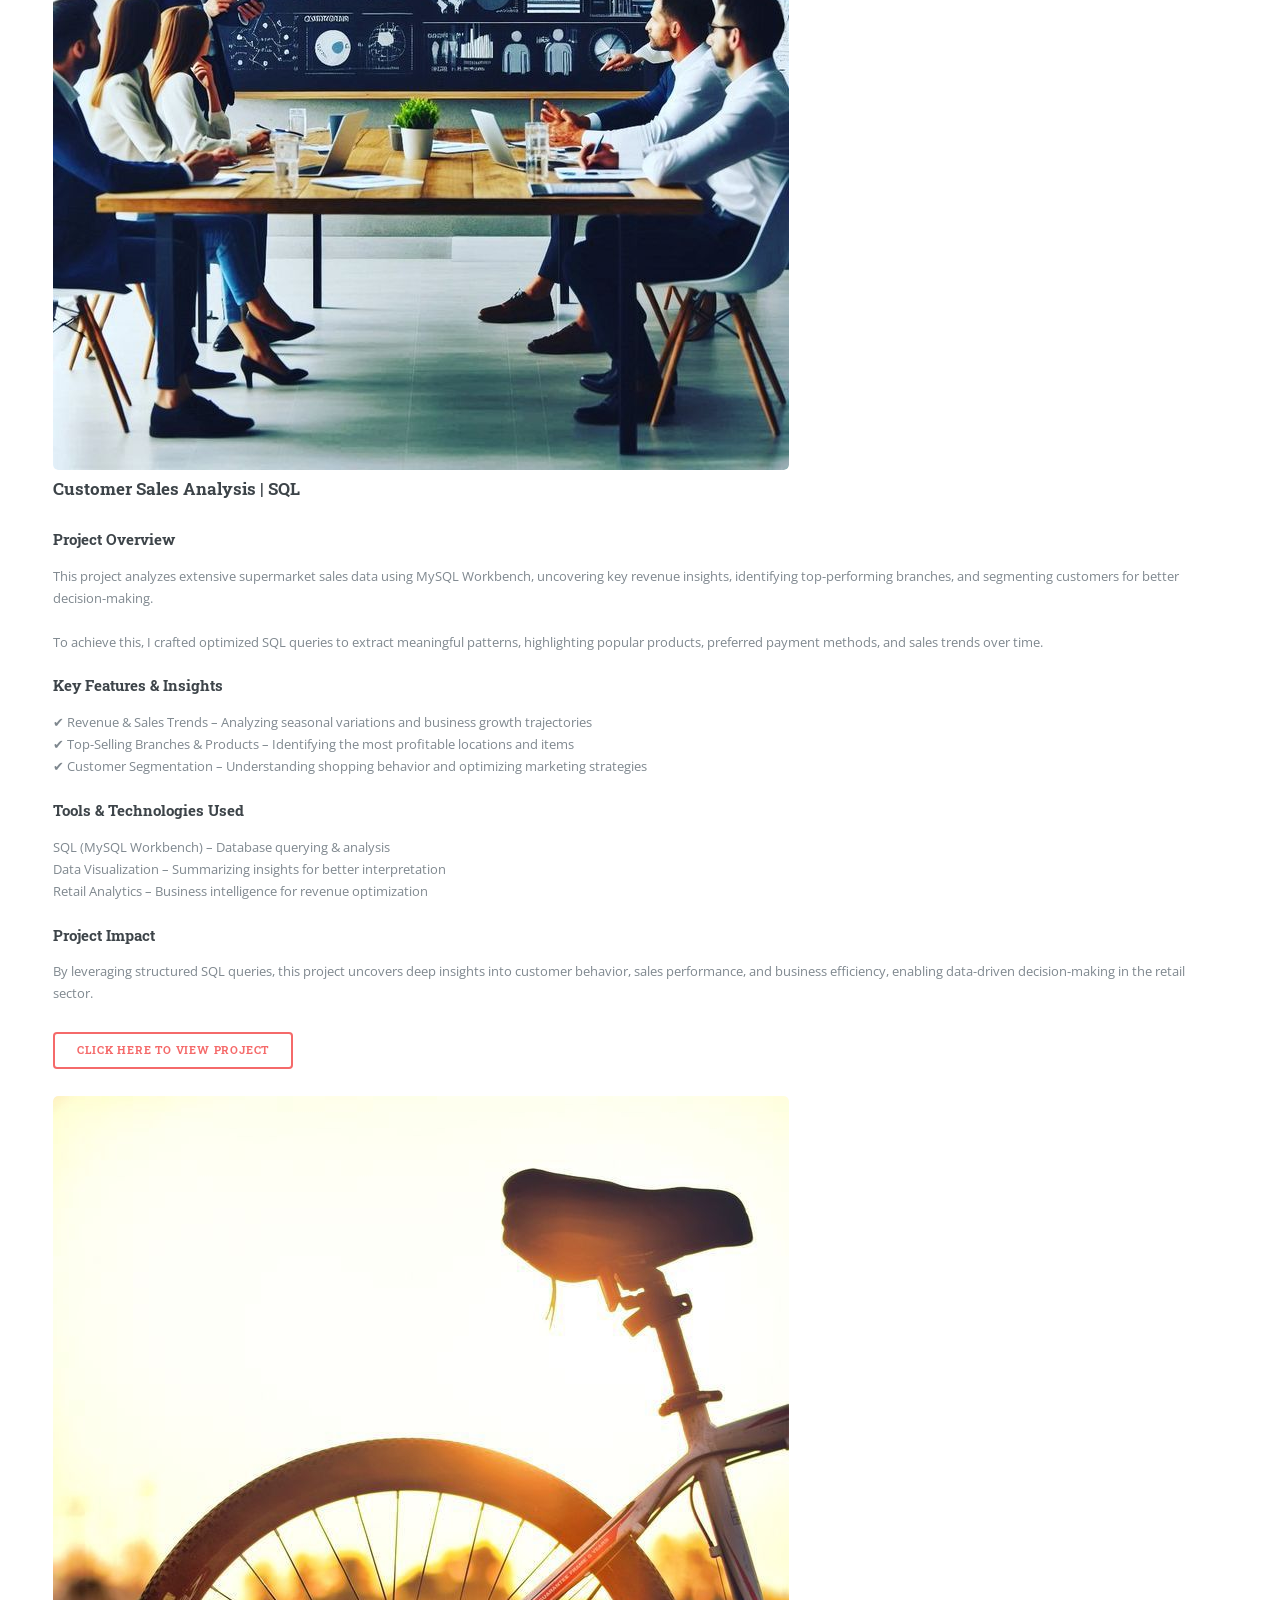
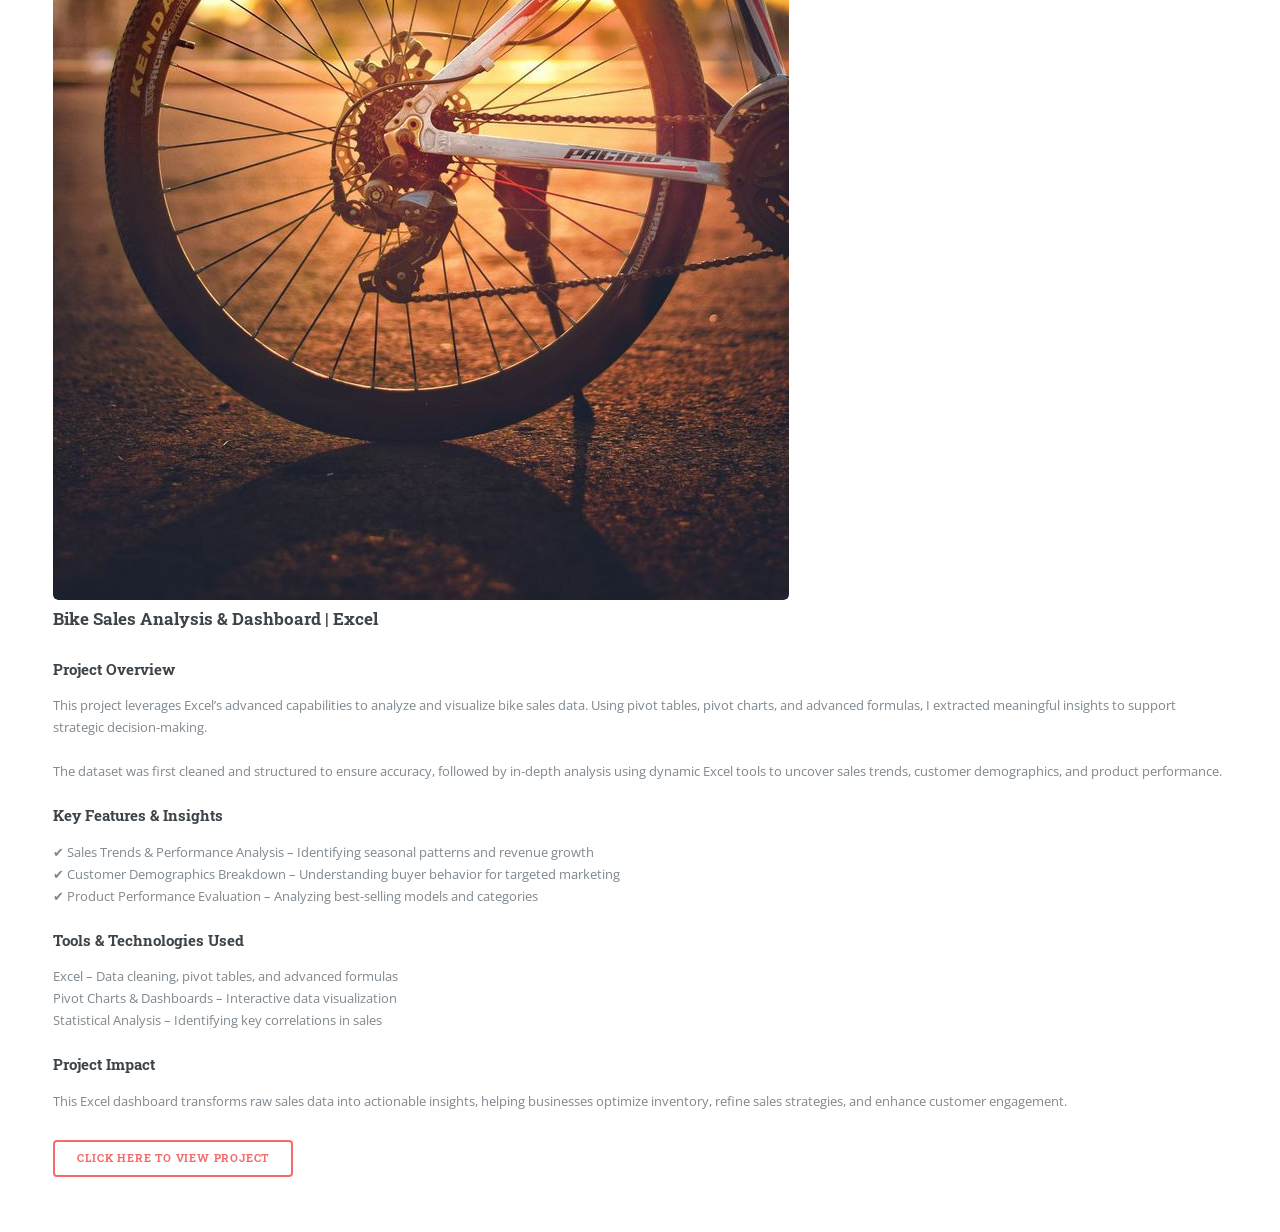
==== commit faaeae6e: "Fix image tag attributes for Sales Dashboard in HTML" ====
--- a/index.html
+++ b/index.html
@@ -216,7 +216,7 @@
 									</header>
 										<article>
 											<a href="https://public.tableau.com/app/profile/oluwatunbi.olisa/viz/SalesDashboard_17428478496600/SalesDashboard" class="image">
-											<img src="images/Sales dashboard (3).jpeg" alt="Sales Dashboard | Tableau" width="1200", height="800">
+											<img src="images/Sales dashboard (3).jpeg" alt="Sales Dashboard | Tableau">
 											</a>
 												<h3>Responsive Sales Dashboard | Tableau</h3>
 											<p>
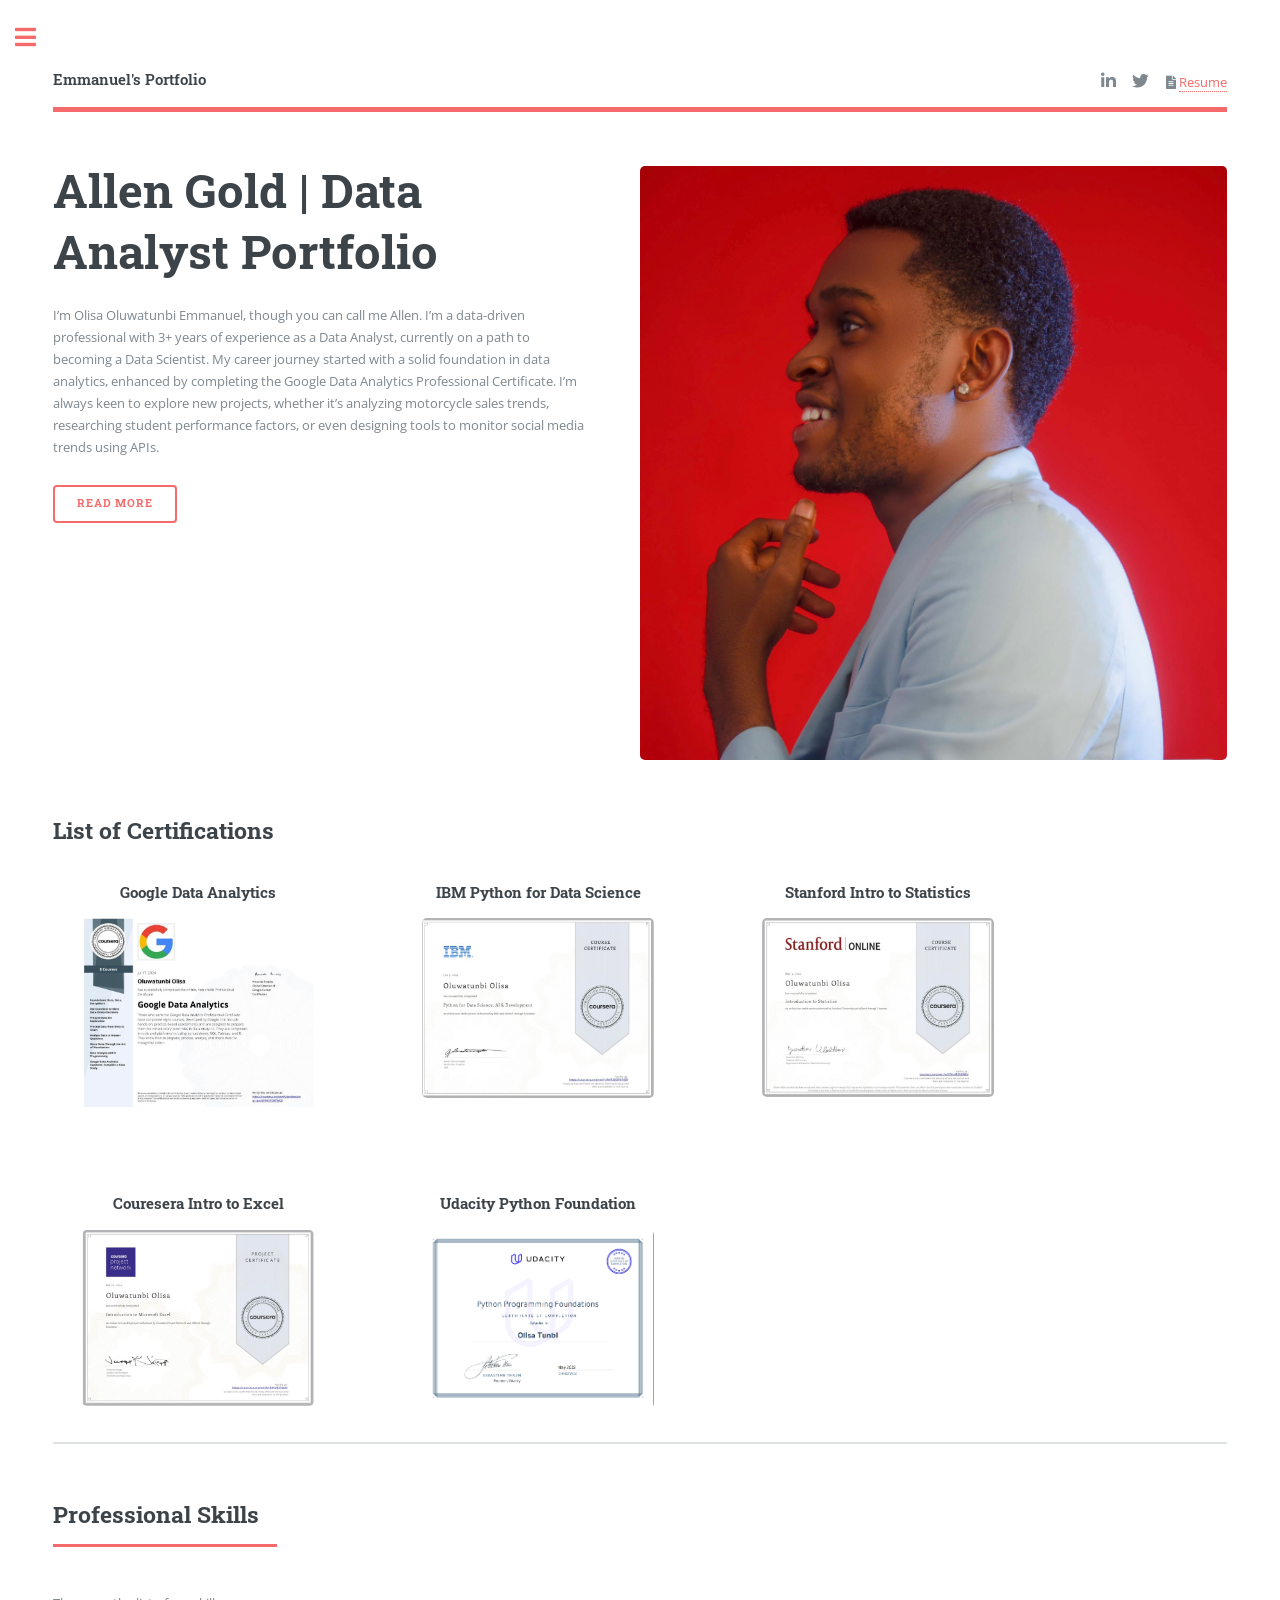
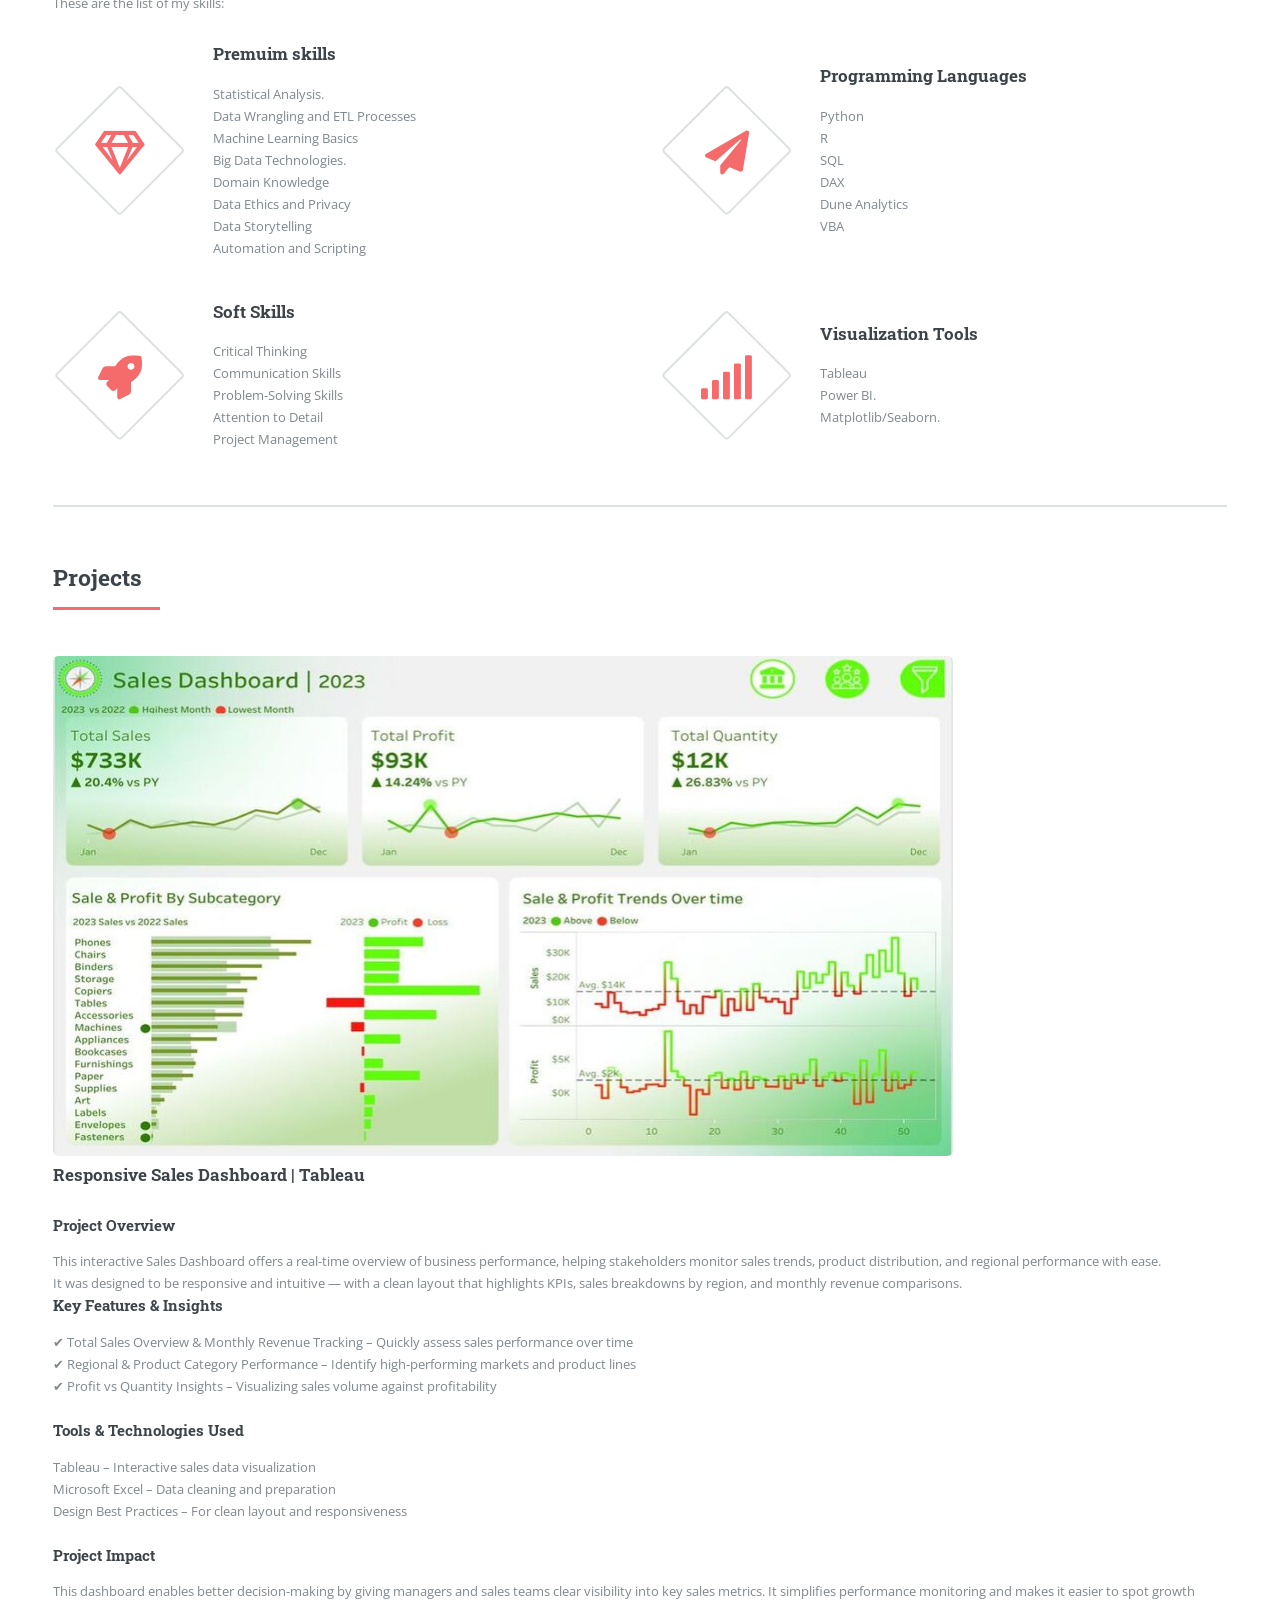
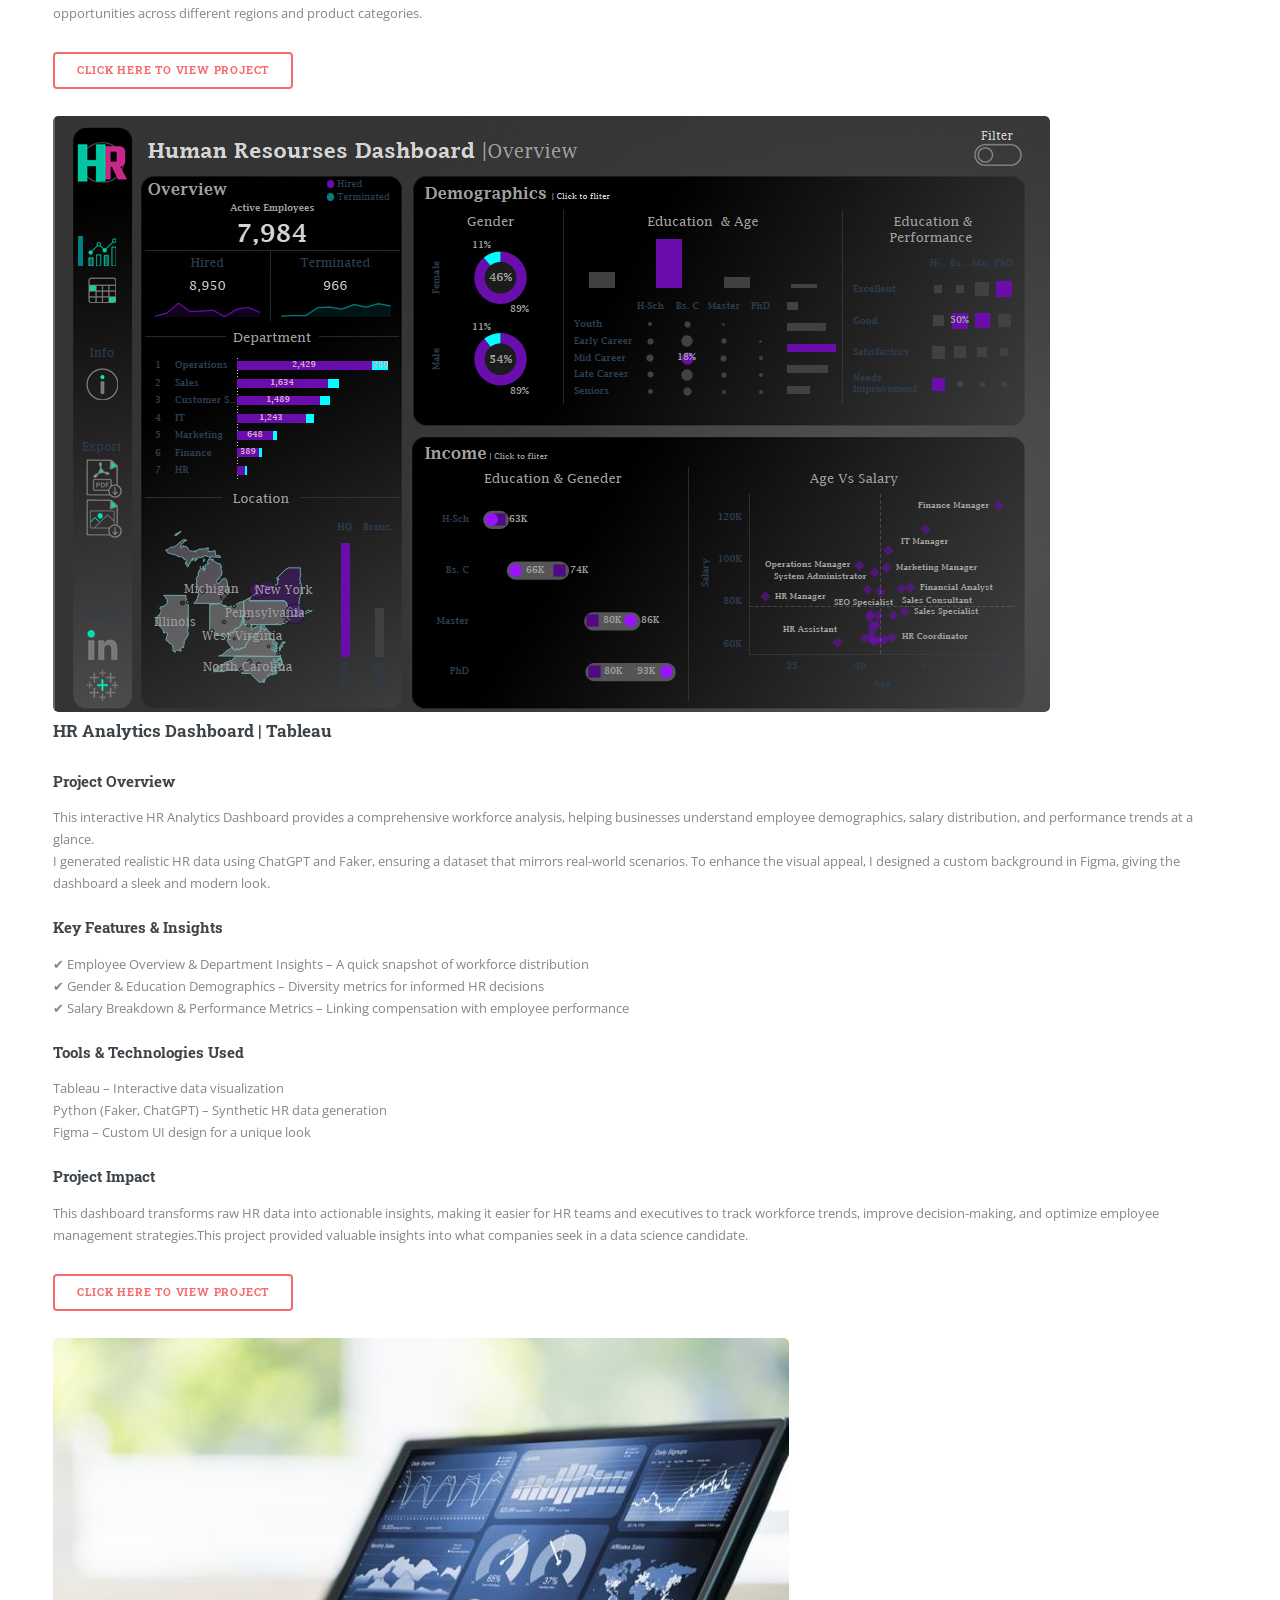
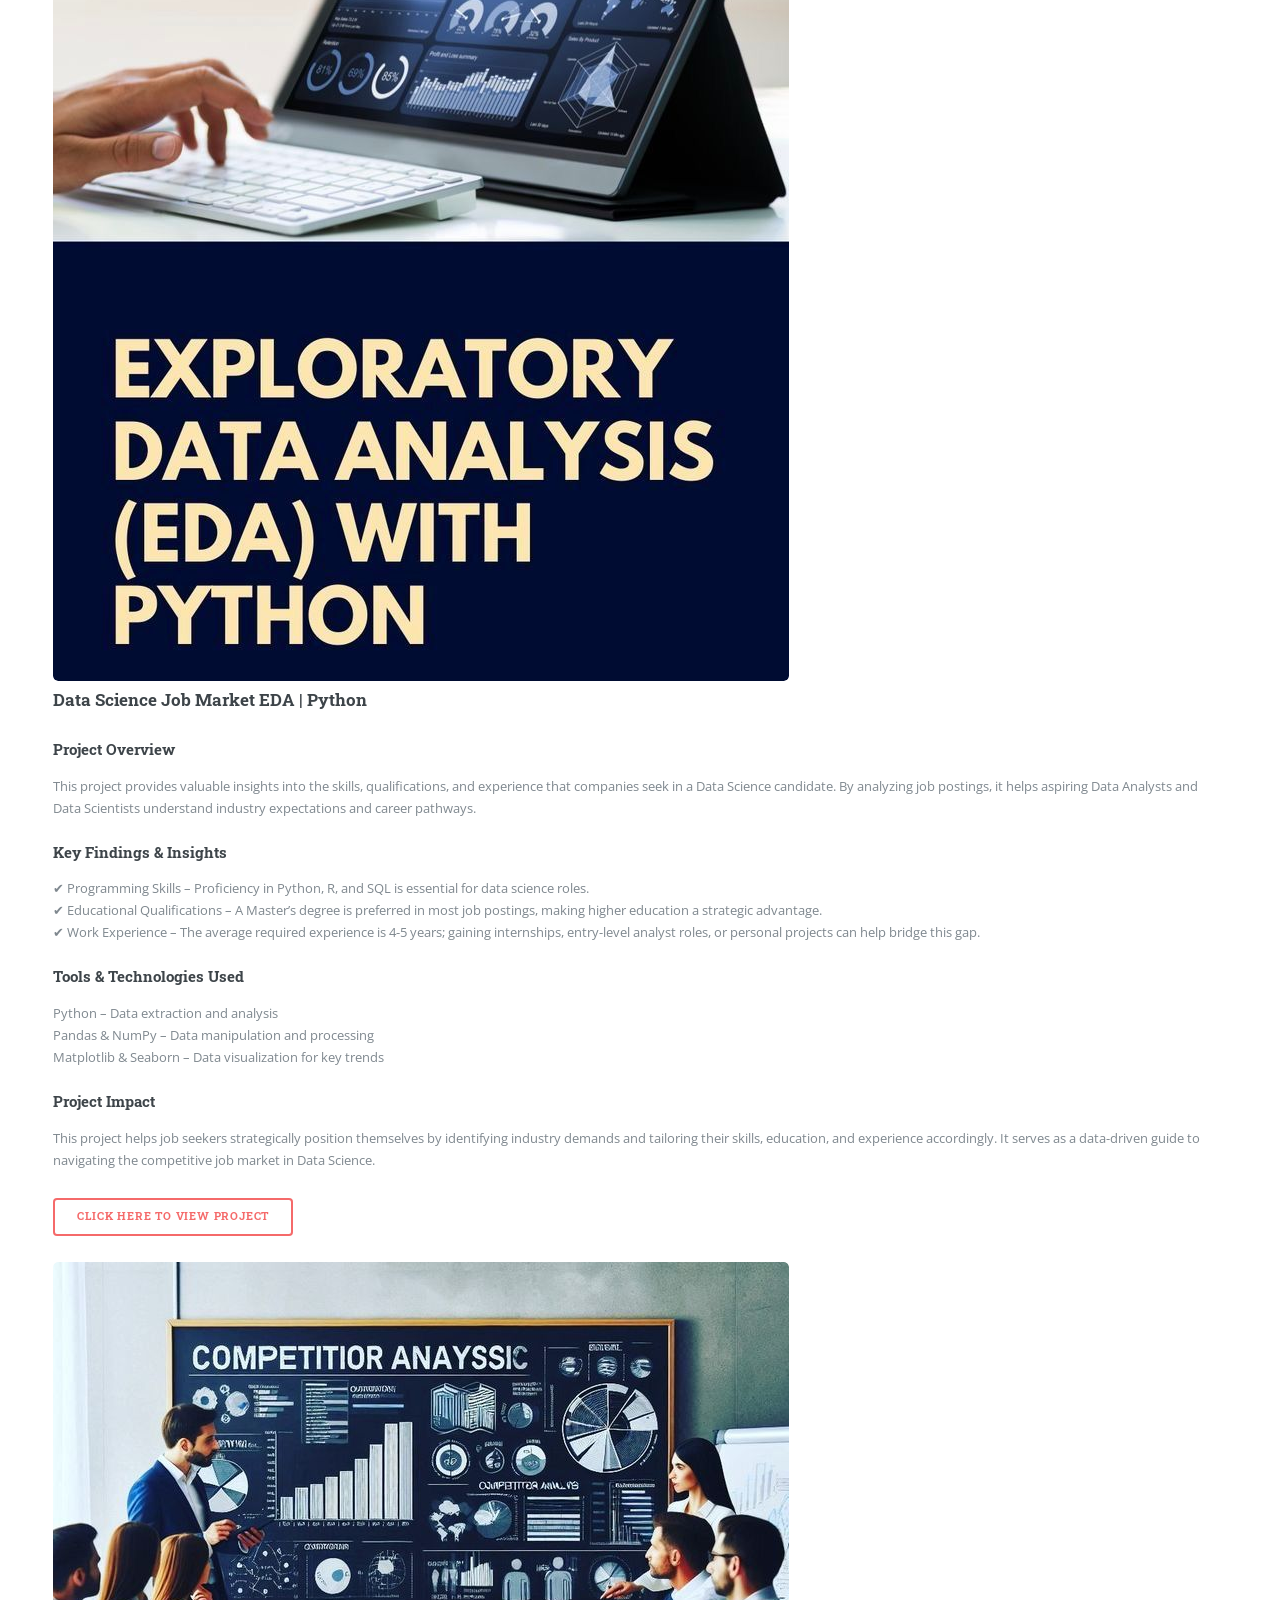
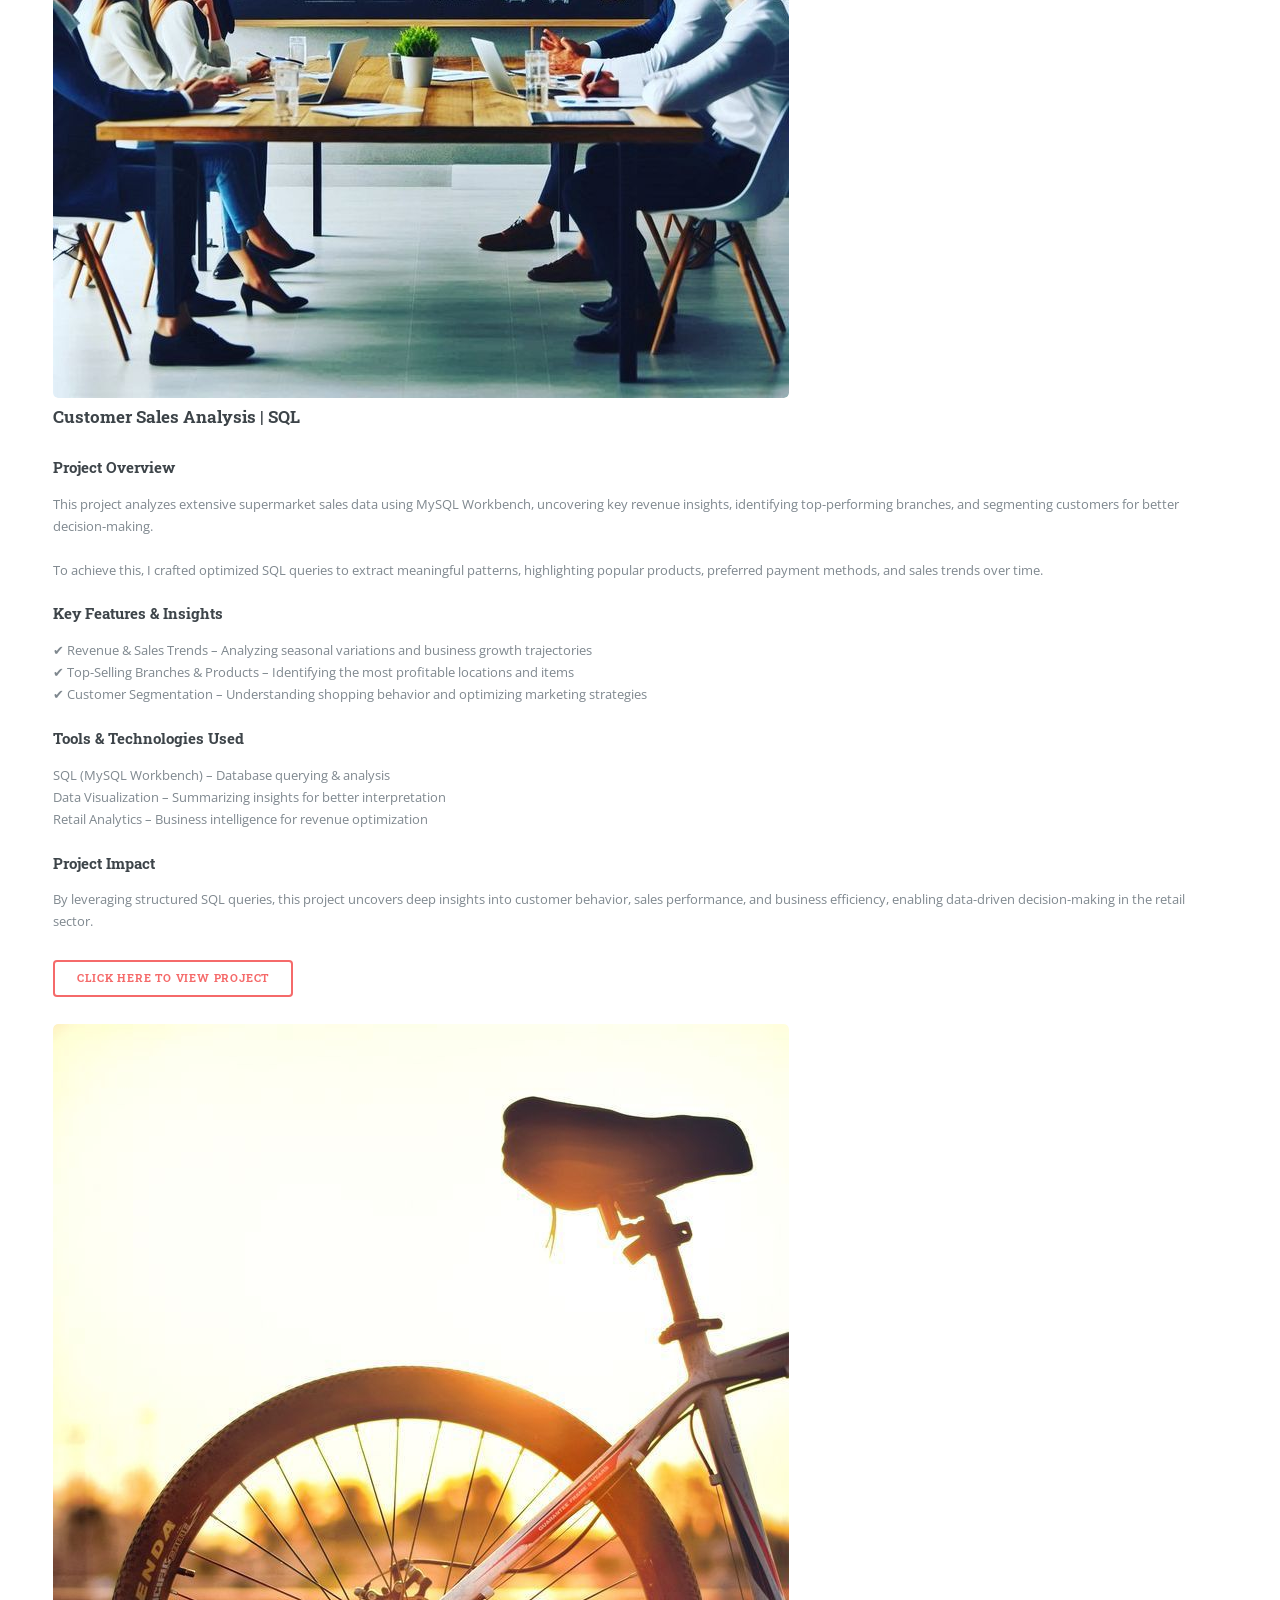
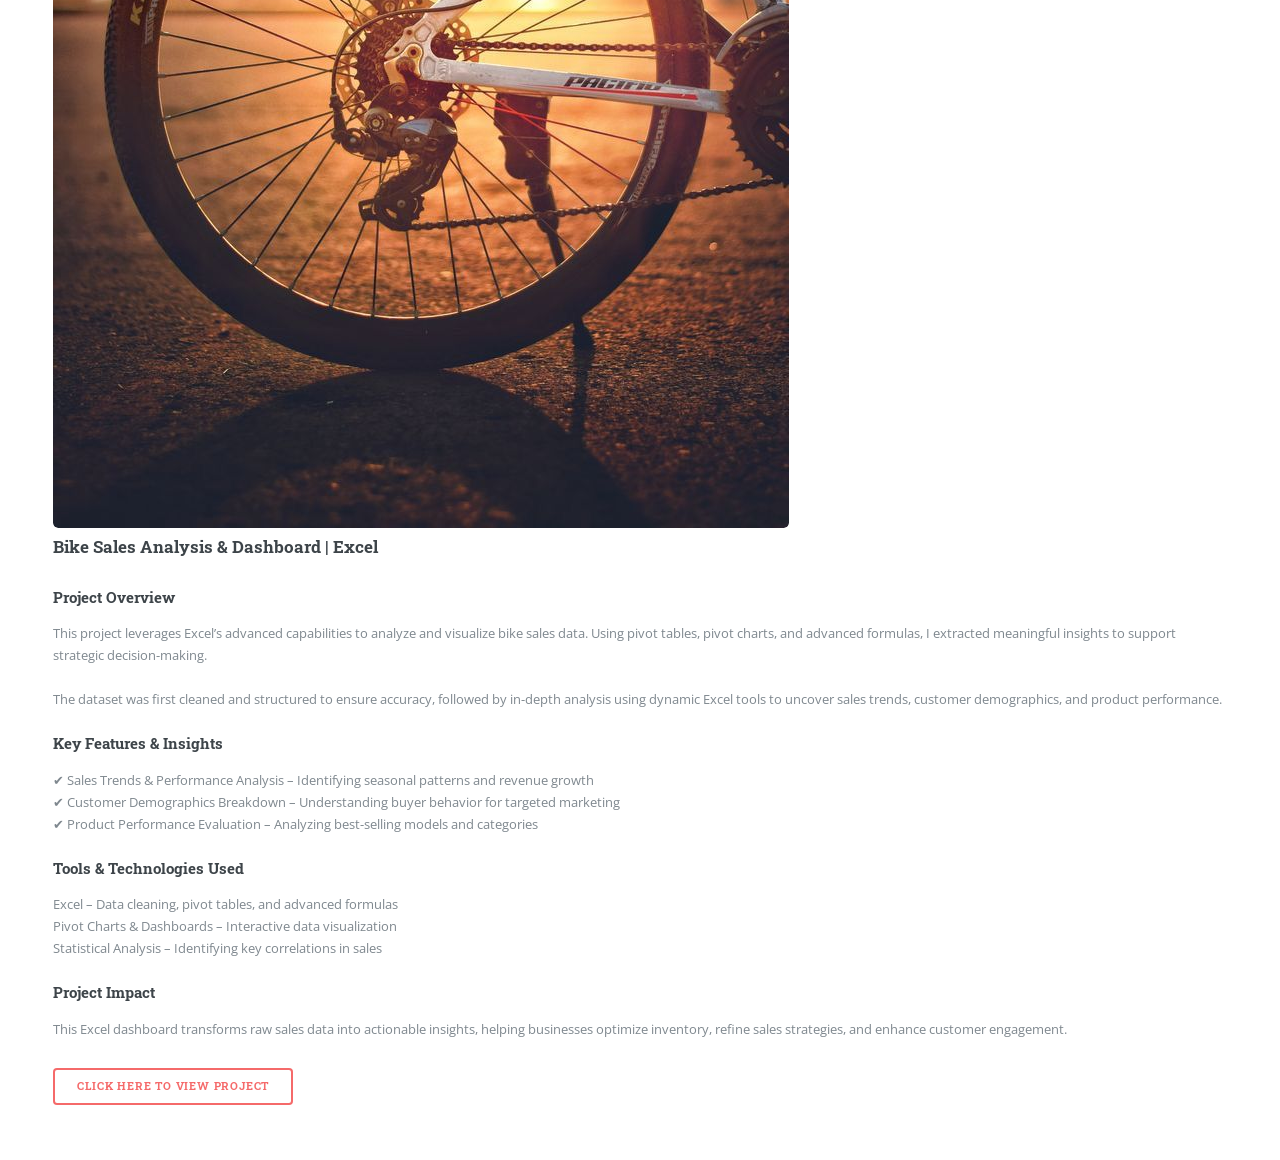
==== commit 0a6e003e: "Add width and height attributes to Sales Dashboard image for better responsiveness" ====
--- a/index.html
+++ b/index.html
@@ -216,7 +216,7 @@
 									</header>
 										<article>
 											<a href="https://public.tableau.com/app/profile/oluwatunbi.olisa/viz/SalesDashboard_17428478496600/SalesDashboard" class="image">
-											<img src="images/Sales dashboard (3).jpeg" alt="Sales Dashboard | Tableau">
+											<img src="images/Sales dashboard (3).jpeg" alt="Sales Dashboard | Tableau" width="900", height="500">
 											</a>
 												<h3>Responsive Sales Dashboard | Tableau</h3>
 											<p>
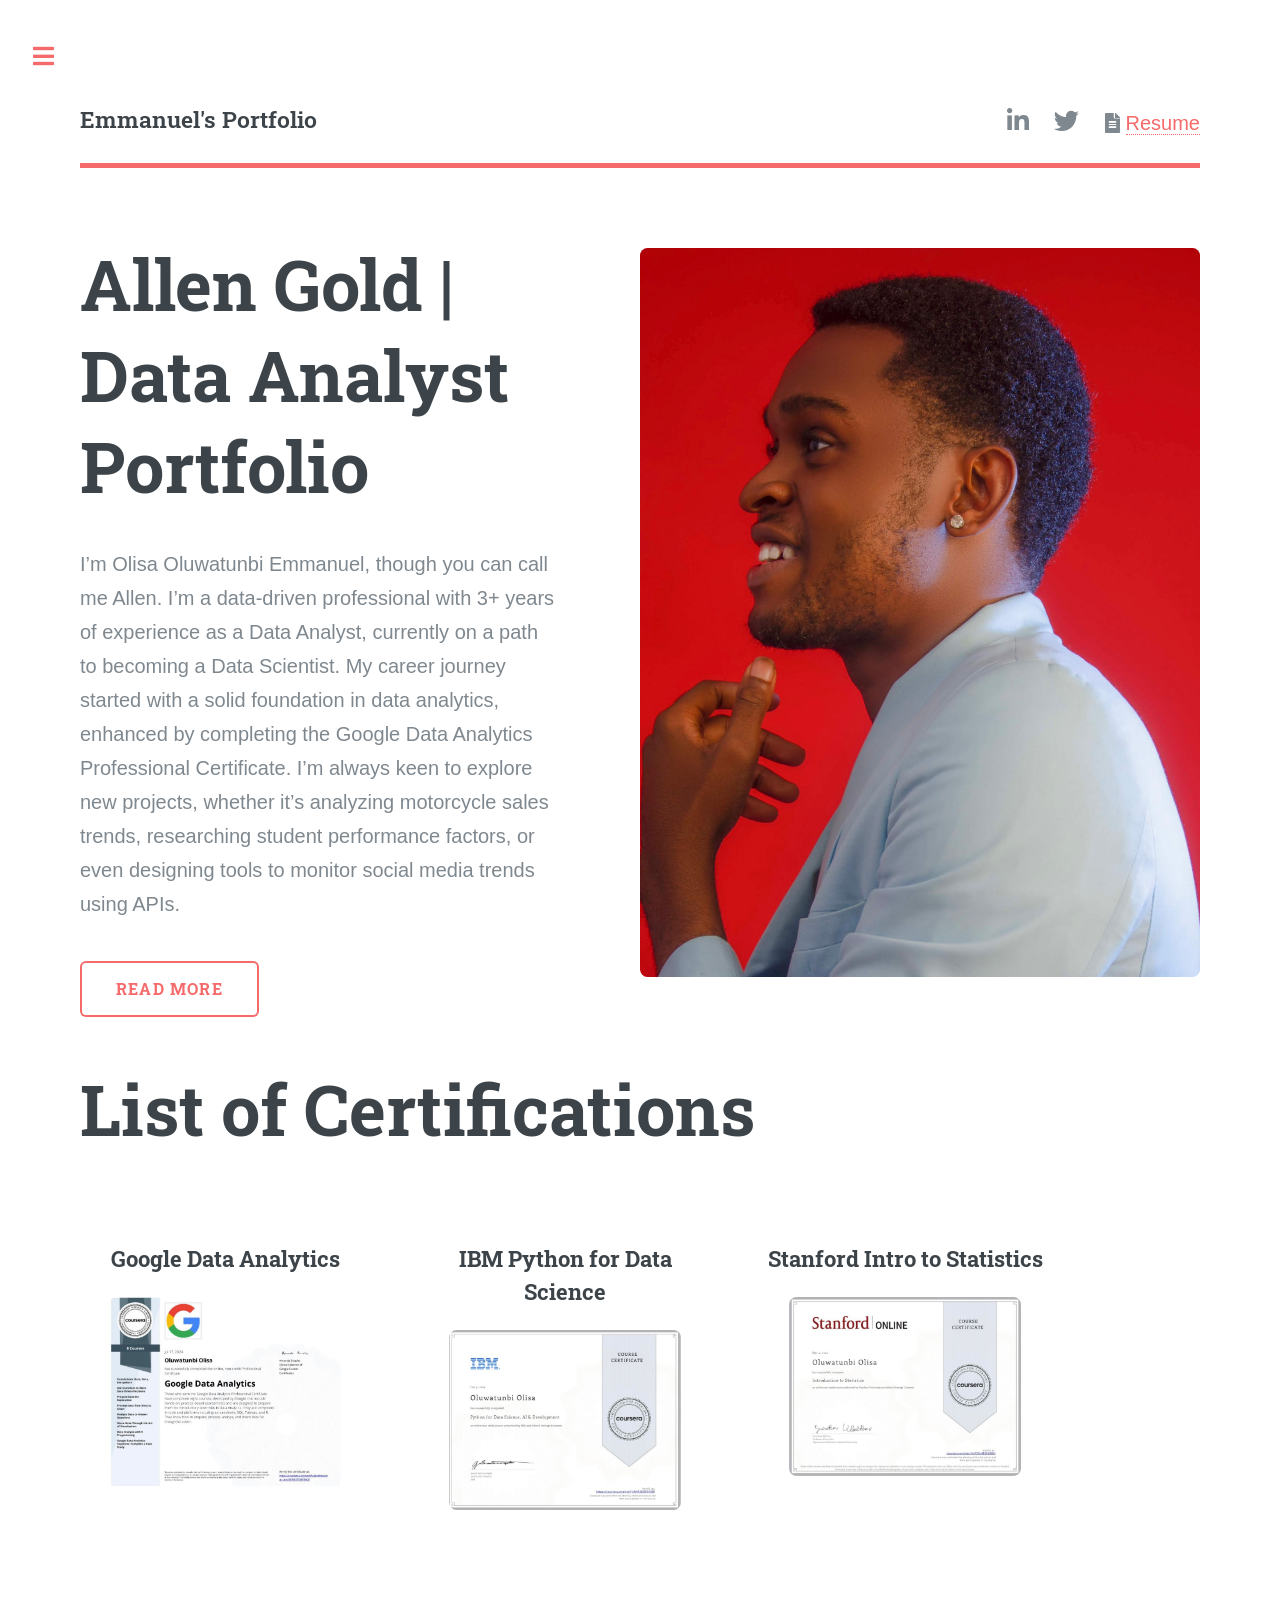
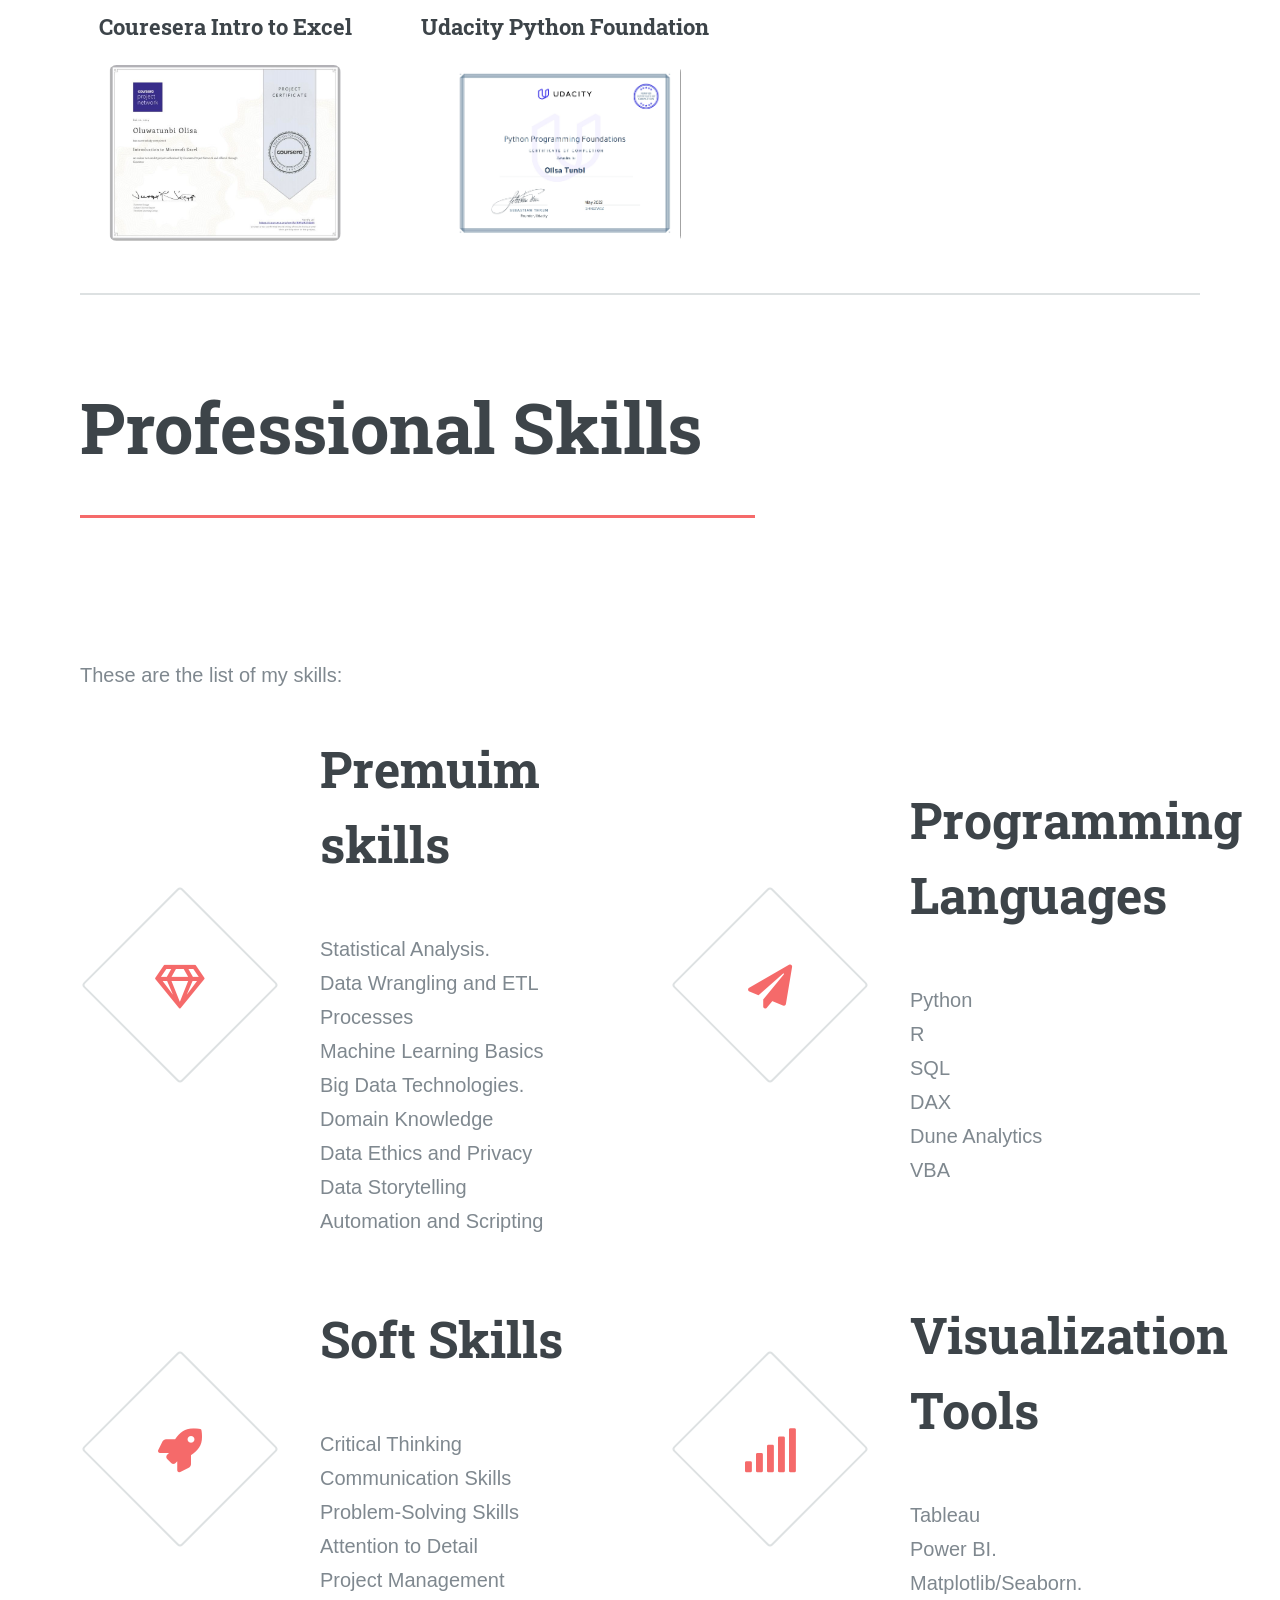
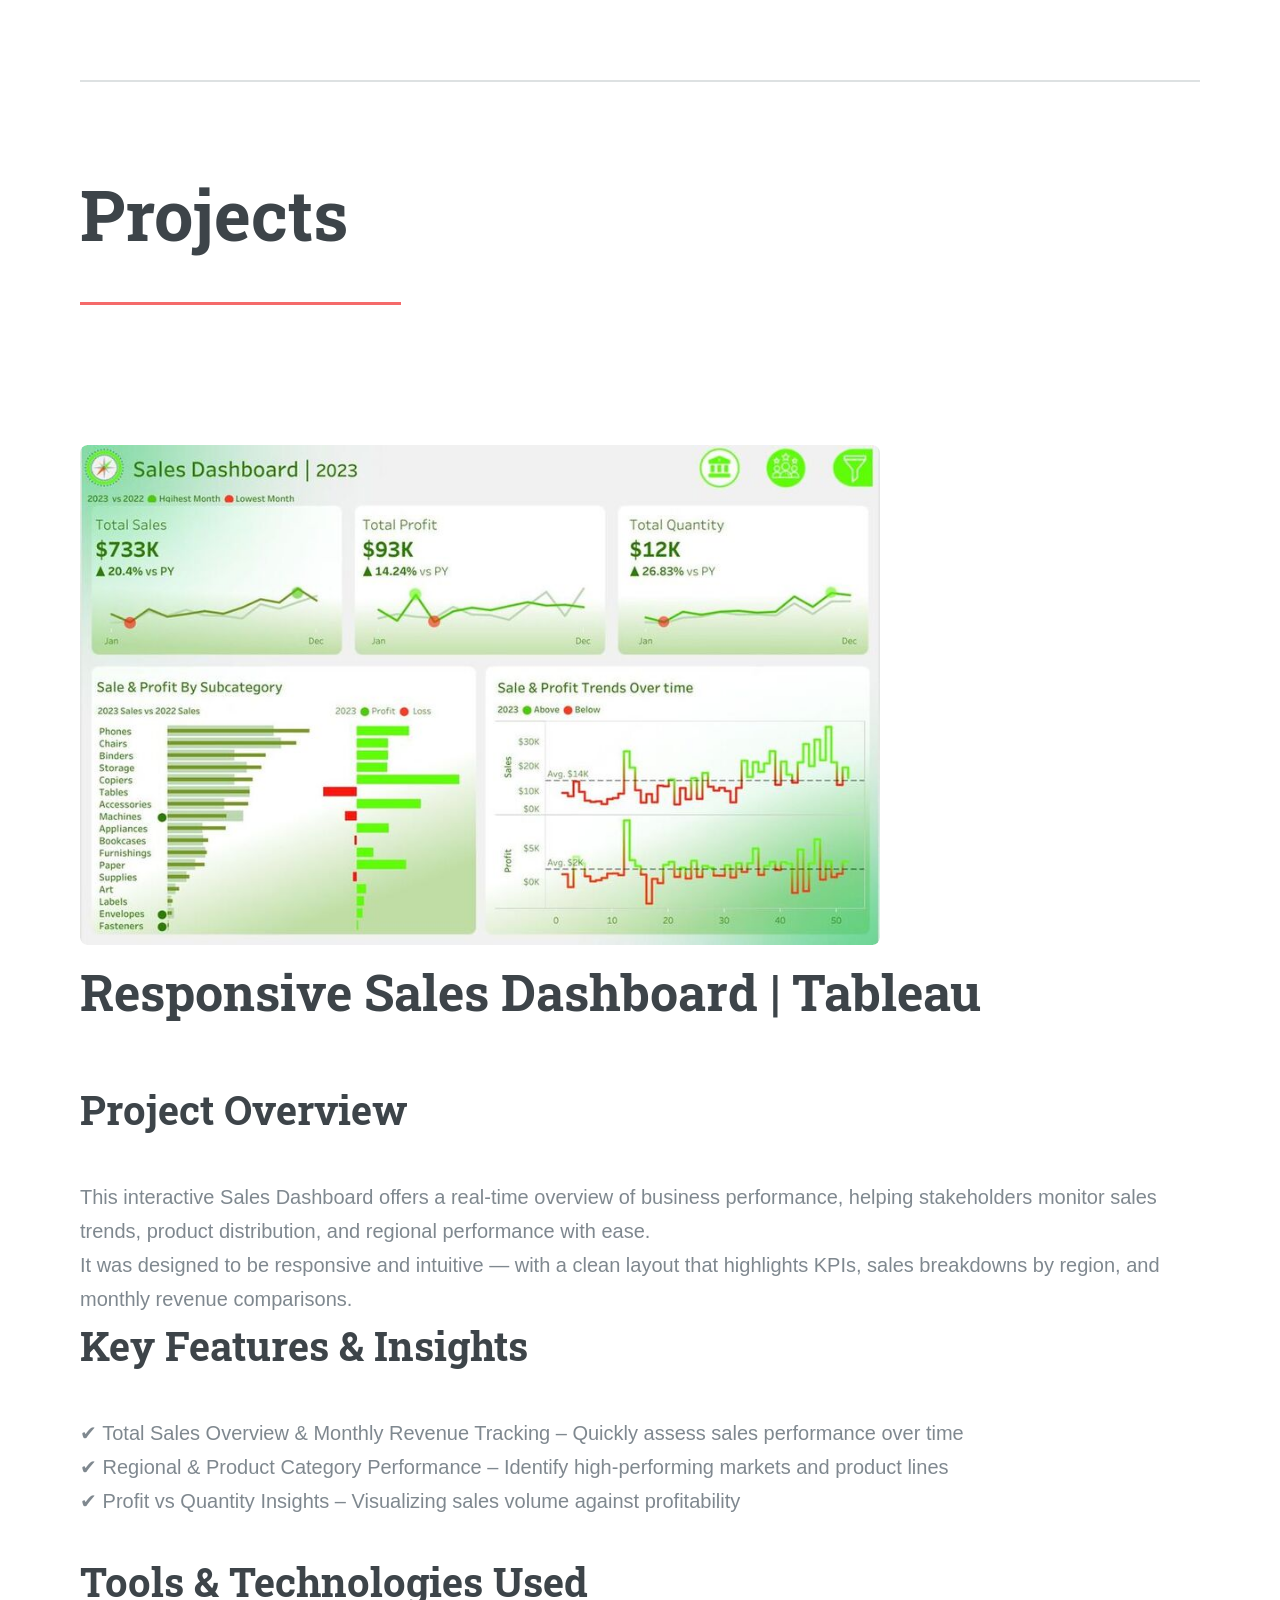
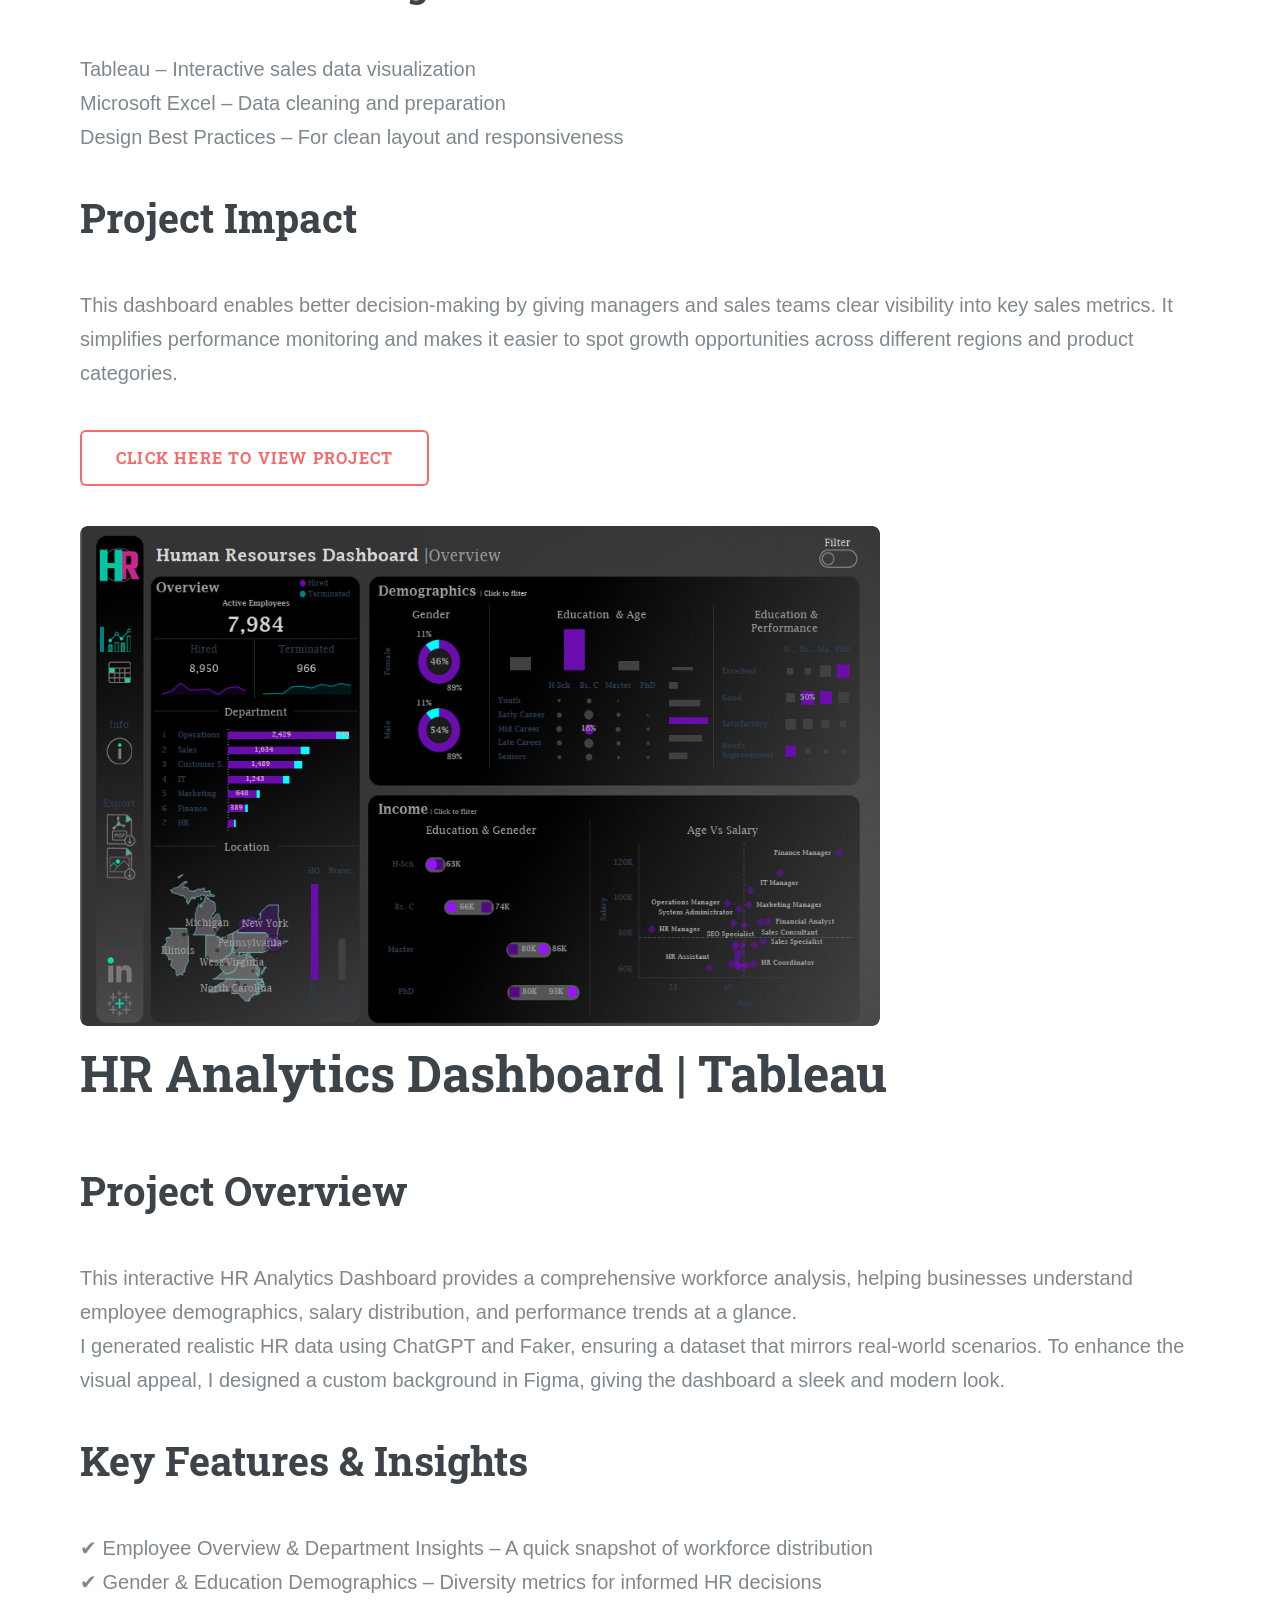
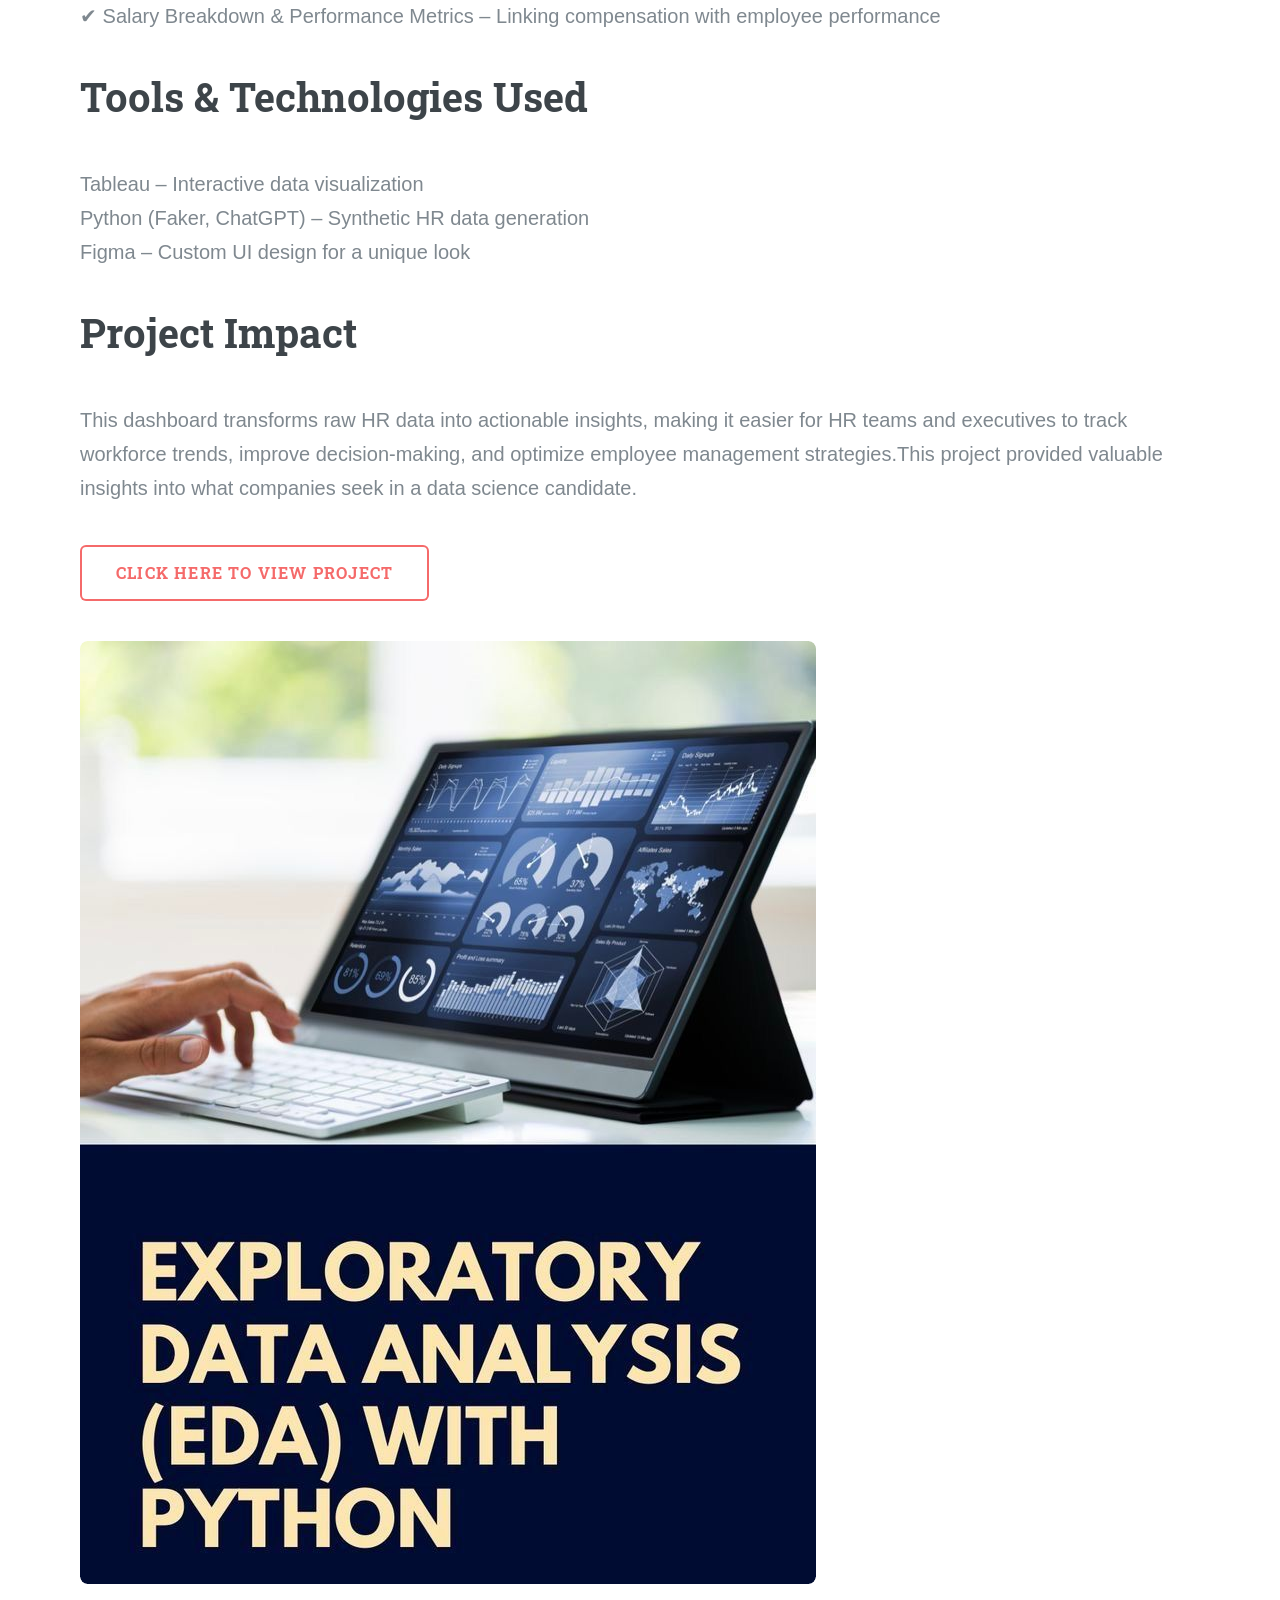
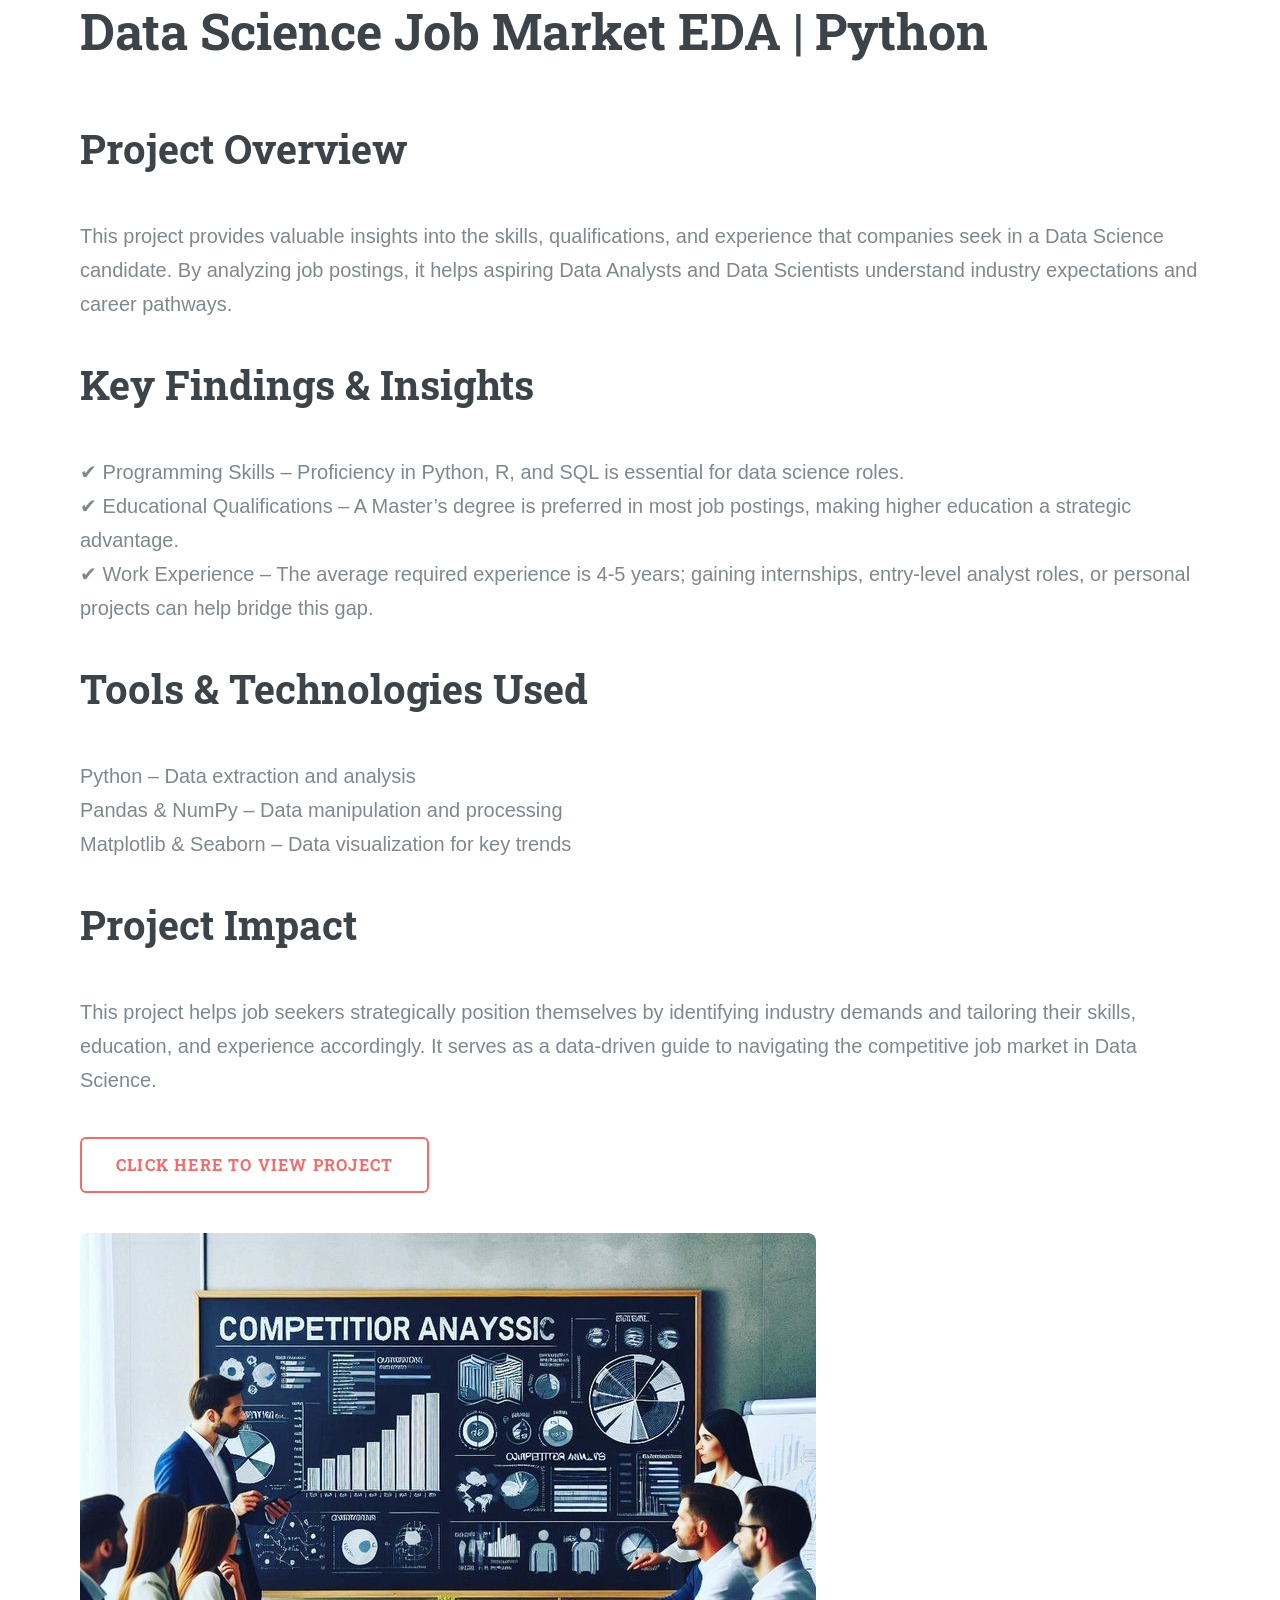
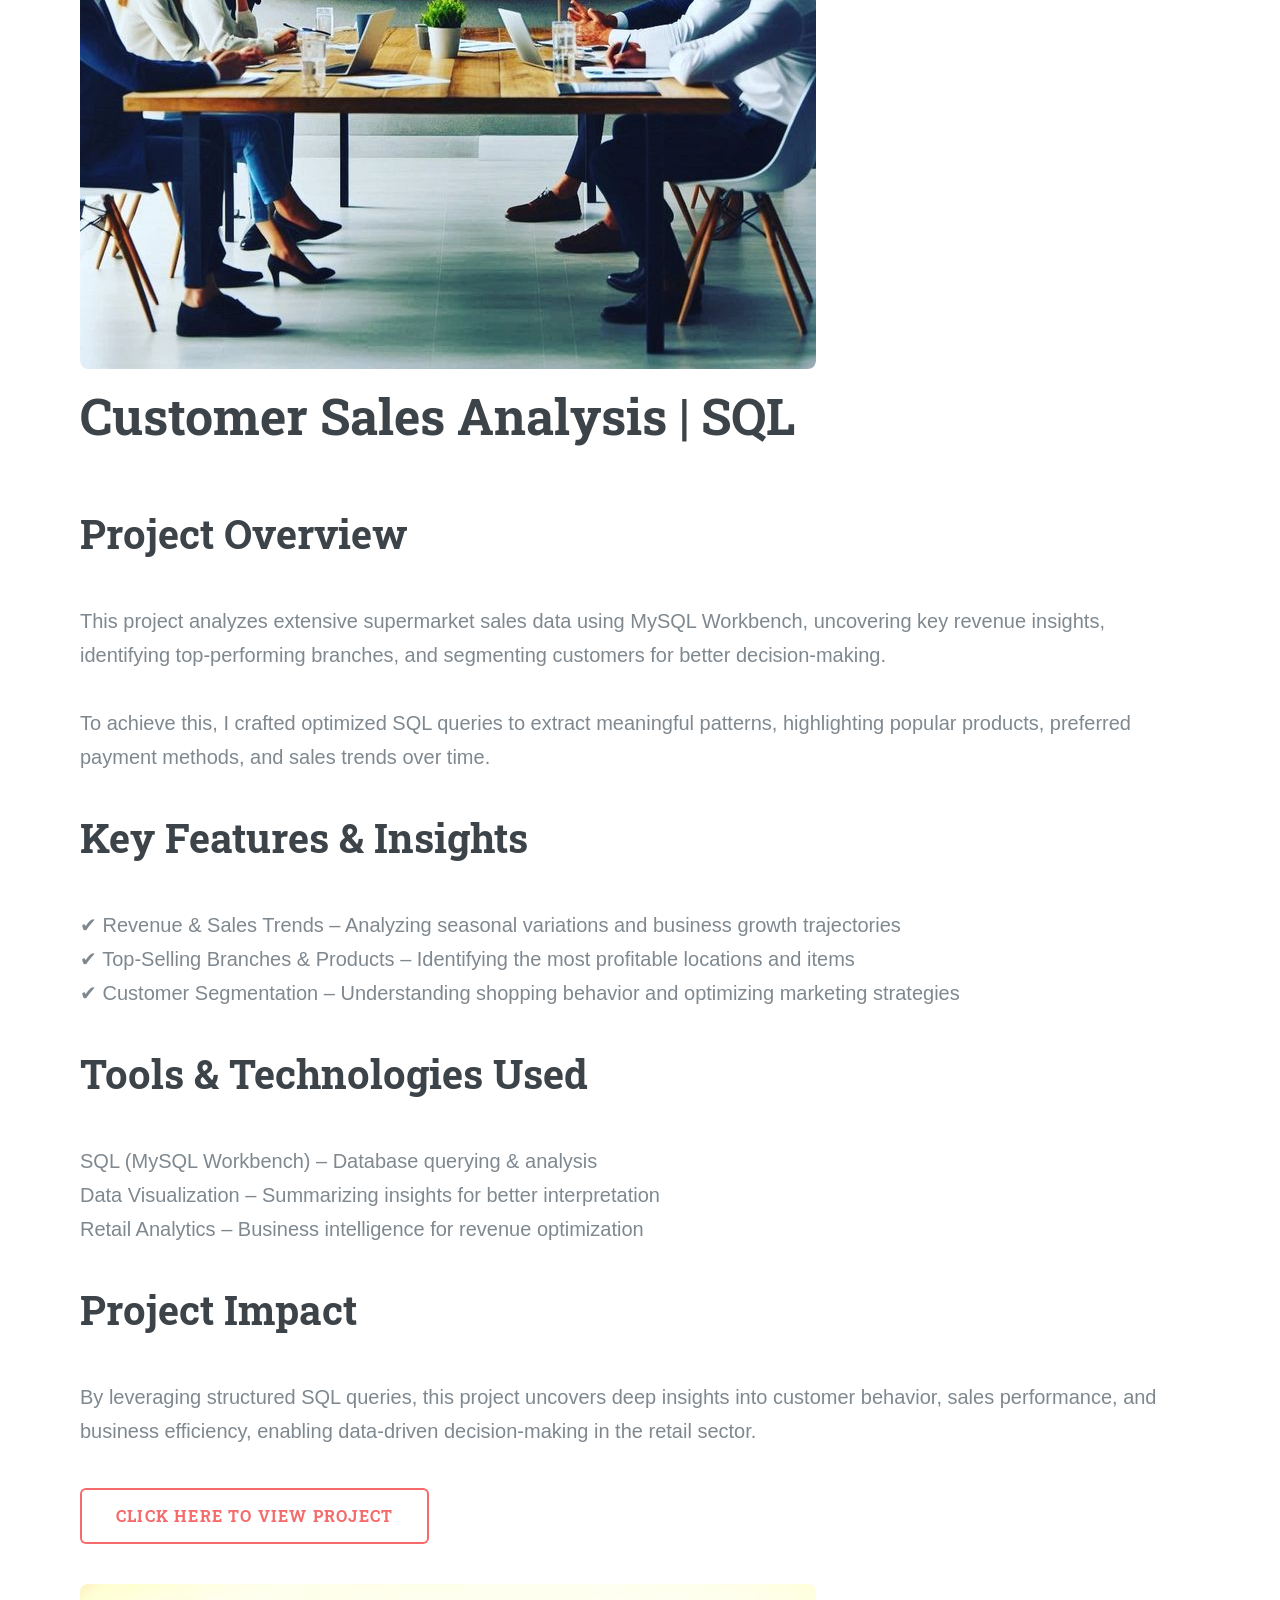
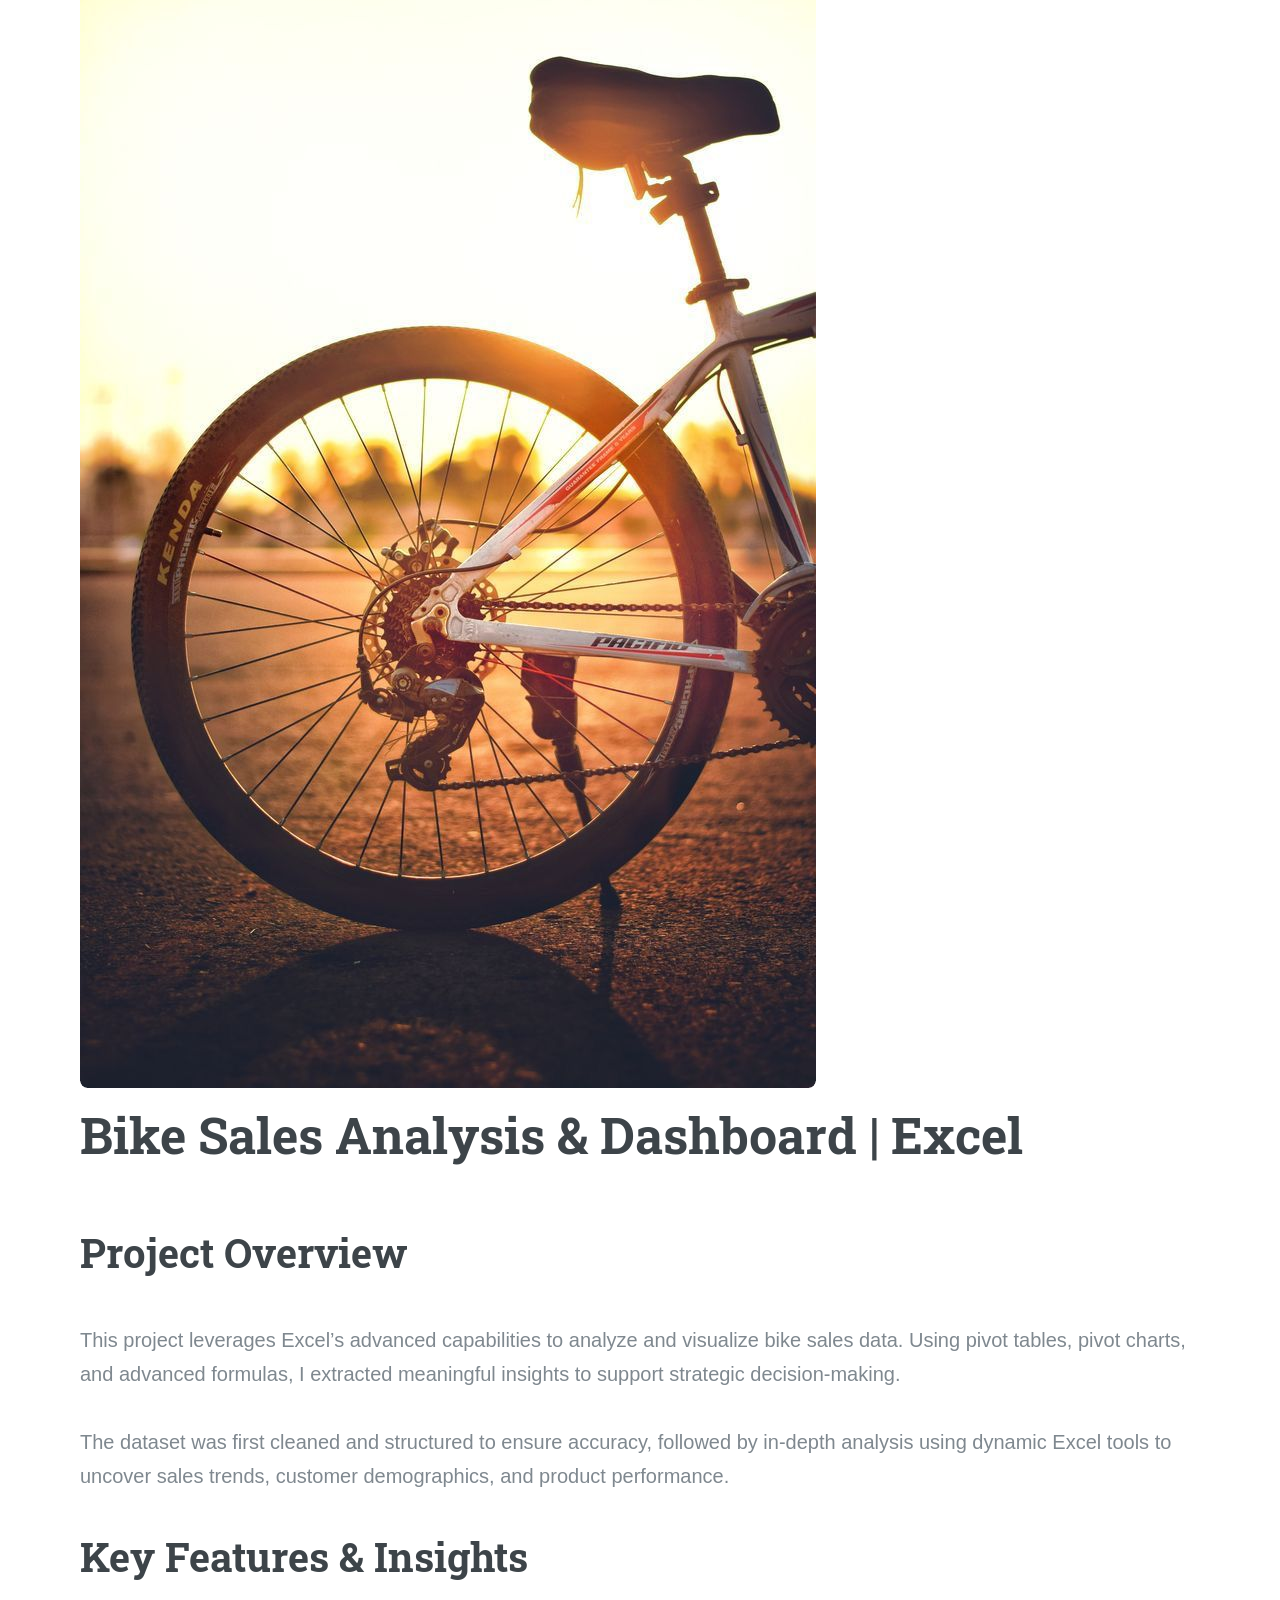
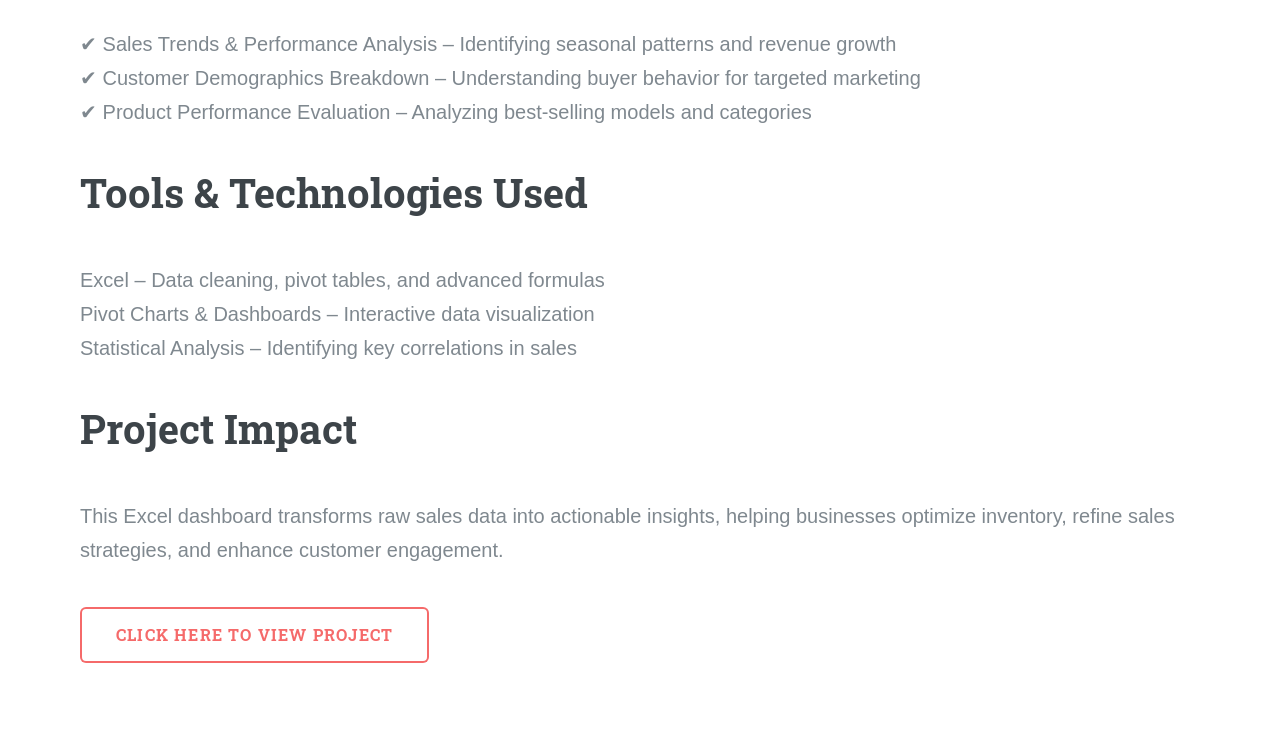
==== commit d93a2a99: "Update image dimensions for Sales Dashboard and HR Analytics Dashboard for better responsiveness" ====
--- a/index.html
+++ b/index.html
@@ -216,7 +216,7 @@
 									</header>
 										<article>
 											<a href="https://public.tableau.com/app/profile/oluwatunbi.olisa/viz/SalesDashboard_17428478496600/SalesDashboard" class="image">
-											<img src="images/Sales dashboard (3).jpeg" alt="Sales Dashboard | Tableau" width="900", height="500">
+											<img src="images/Sales dashboard (3).jpeg" alt="Sales Dashboard | Tableau" width="800", height="500">
 											</a>
 												<h3>Responsive Sales Dashboard | Tableau</h3>
 											<p>
@@ -244,7 +244,7 @@
 
 										<article>
 											<a href="https://public.tableau.com/views/HRDashboard_17410332690990/HRSummary?:language=en-US&:sid=&:redirect=auth&:display_count=n&:origin=viz_share_link" class="image">
-												<img src="images/HR Dashboard Summary.png" alt="Data Science Job Market EDA">
+												<img src="images/HR Dashboard Summary.png" alt="Data Science Job Market EDA" width="800", height="500">
 											</a>
 											<h3>HR Analytics Dashboard | Tableau</h3>
 											<p>
--- a/assets/css/main.css
+++ b/assets/css/main.css
@@ -92,19 +92,19 @@
 /* Type */
 body, input, select, textarea {
   color: #7f888f;
-  font-family: "Open Sans", sans-serif;
-  font-size: 13pt;
+  font-family: "Poppins", "Segoe UI", Arial, sans-serif;
+  font-size: 18pt;
   font-weight: 400;
-  line-height: 1.65; }
+  line-height: 1.7; }
   @media screen and (max-width: 1680px) {
     body, input, select, textarea {
-      font-size: 11pt; } }
+      font-size: 16pt; } }
   @media screen and (max-width: 1280px) {
     body, input, select, textarea {
-      font-size: 10pt; } }
+      font-size: 15pt; } }
   @media screen and (max-width: 360px) {
     body, input, select, textarea {
-      font-size: 9pt; } }
+      font-size: 14pt; } }
 
 a {
   -moz-transition: color 0.2s ease-in-out, border-bottom-color 0.2s ease-in-out;
@@ -147,13 +147,13 @@
   line-height: 1.3; }
 
 h2 {
-  font-size: 1.75em; }
+  font-size: 3.5em; }
 
 h3 {
-  font-size: 1.25em; }
+  font-size: 2.5em; }
 
 h4 {
-  font-size: 1.1em; }
+  font-size: 2.0em; }
 
 h5 {
   font-size: 0.9em; }
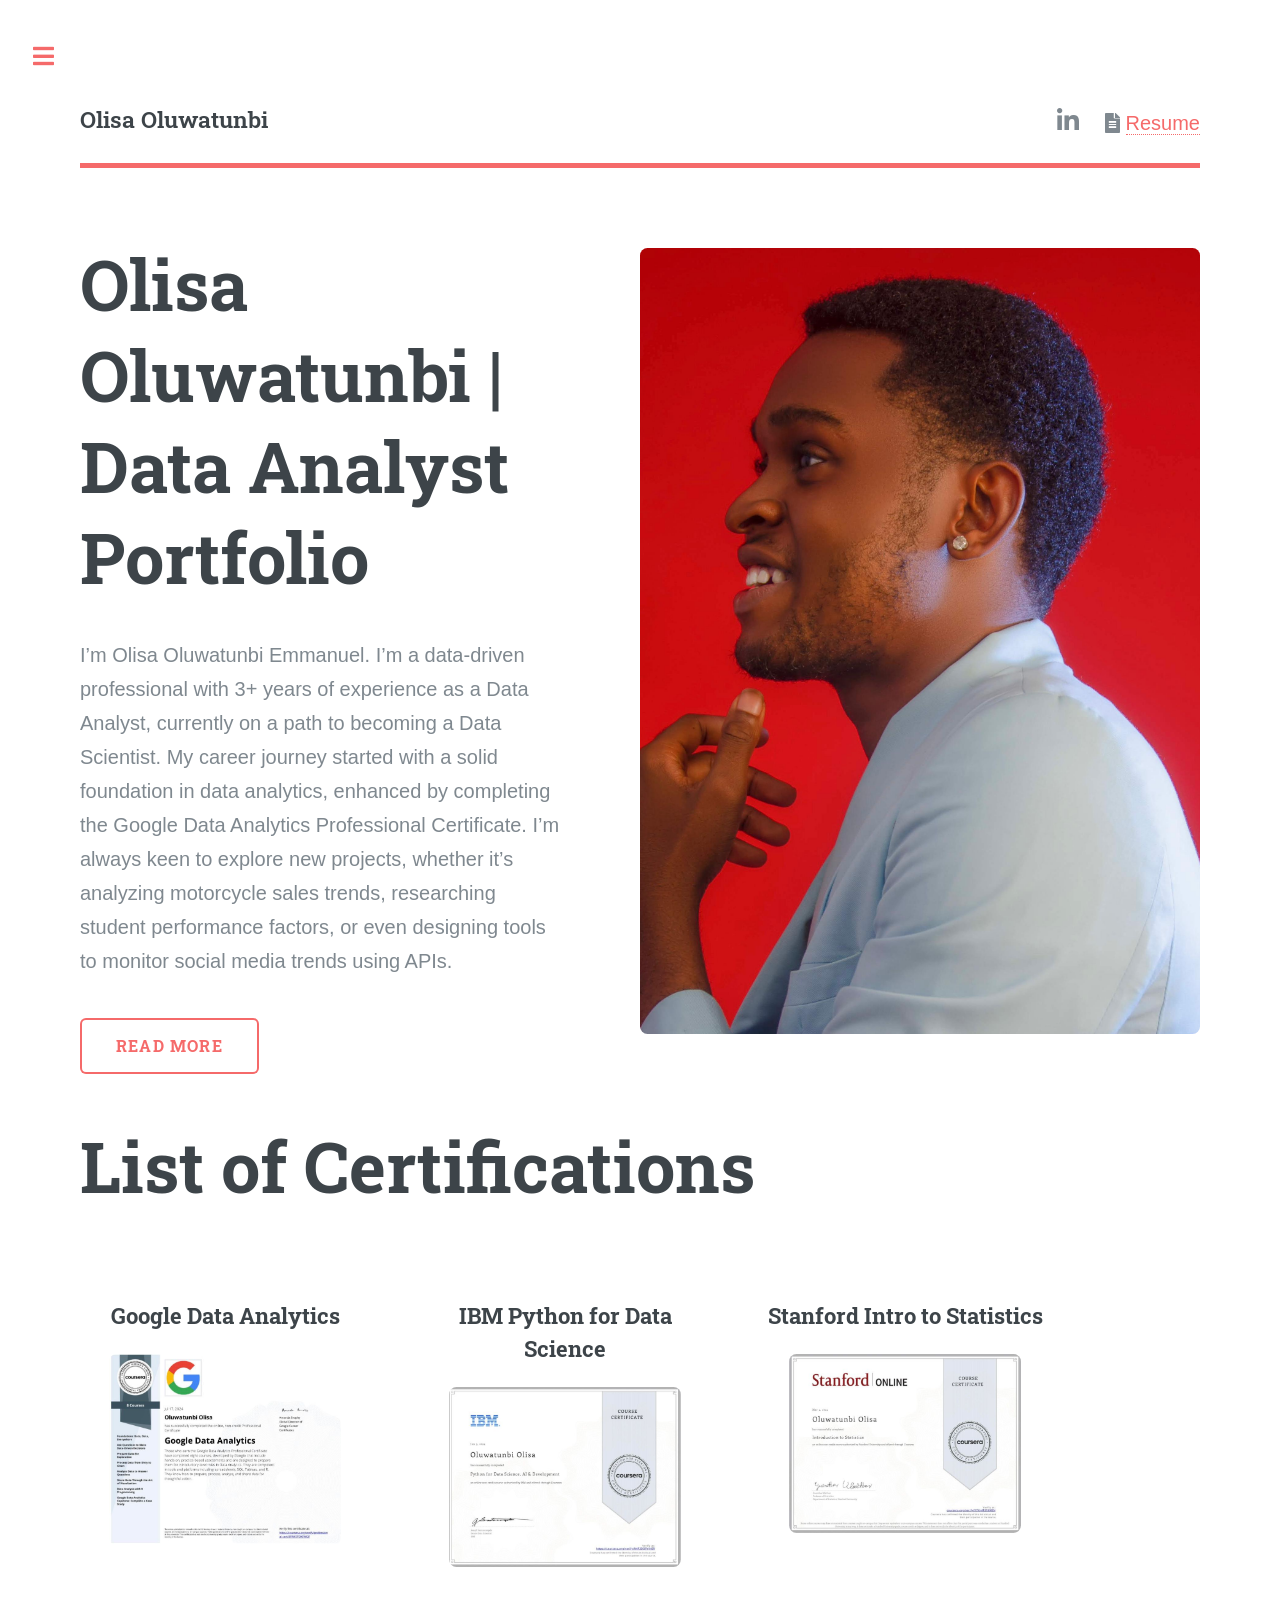
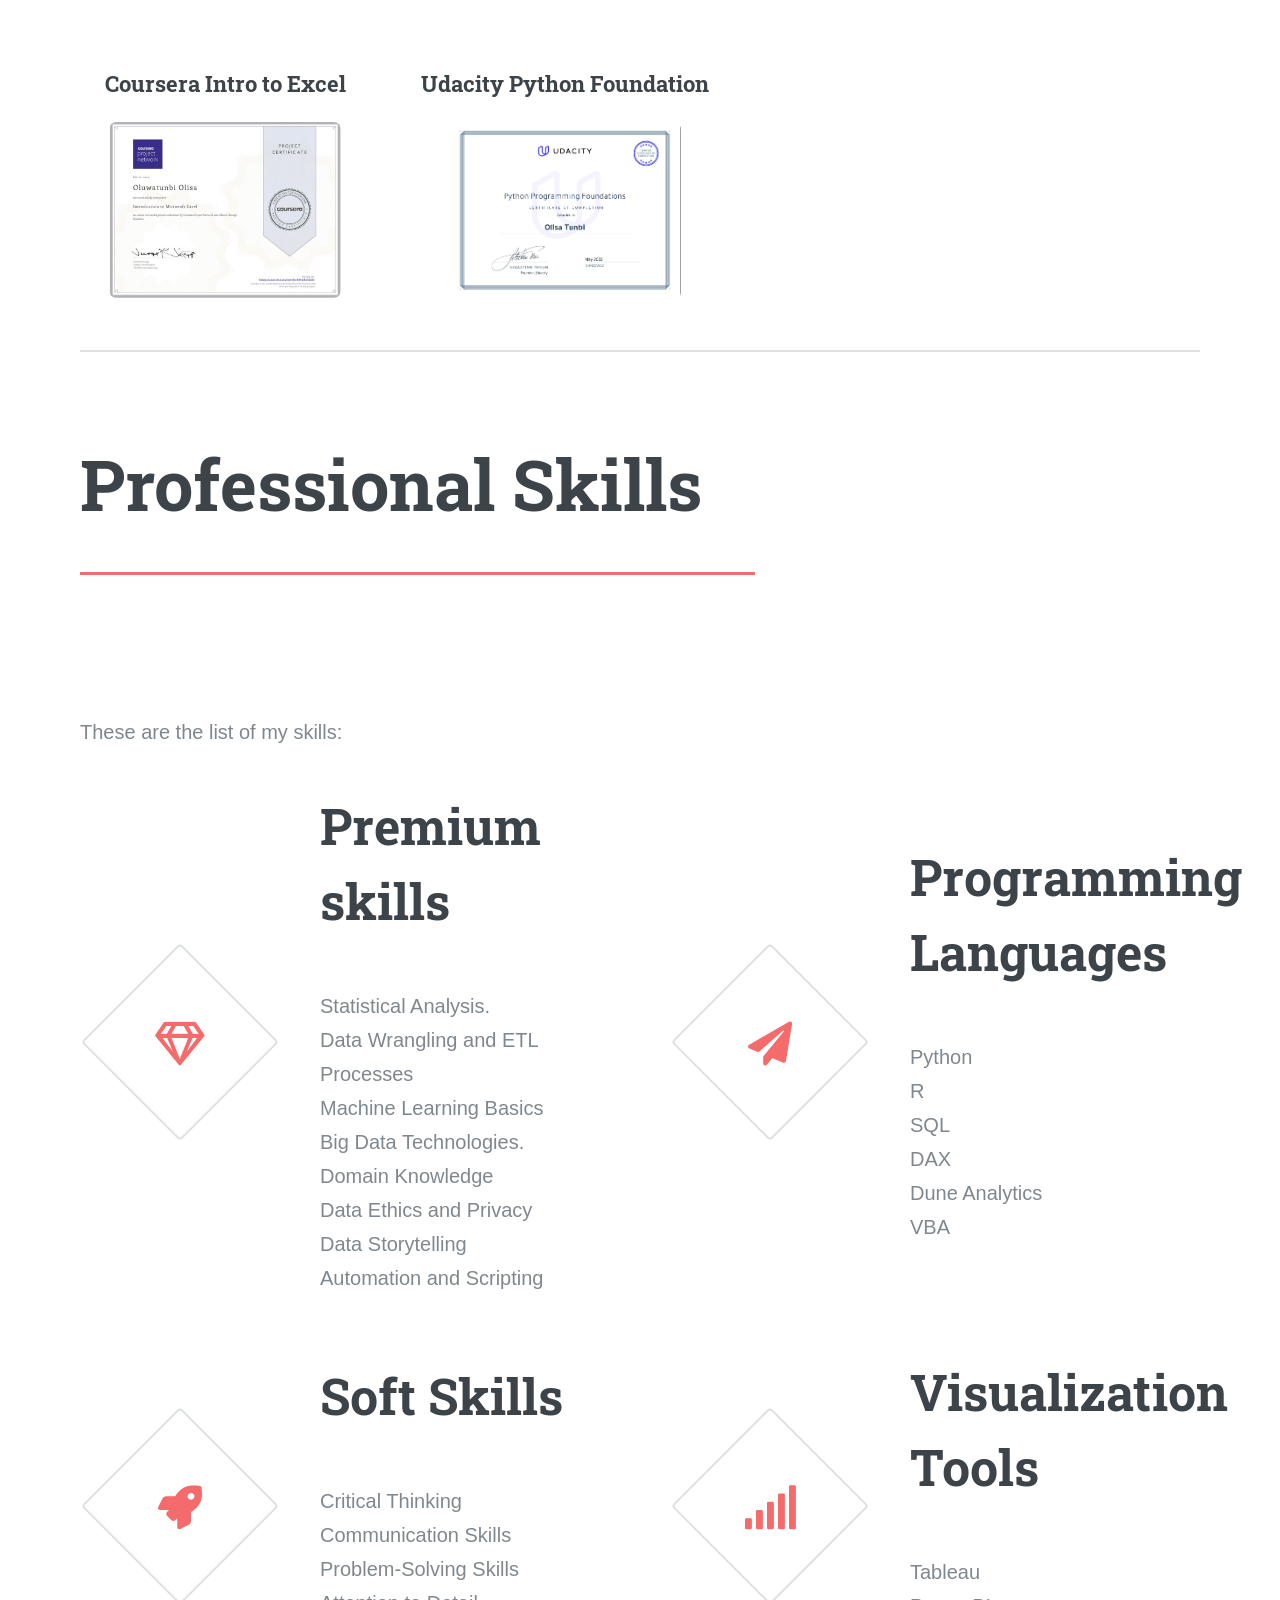
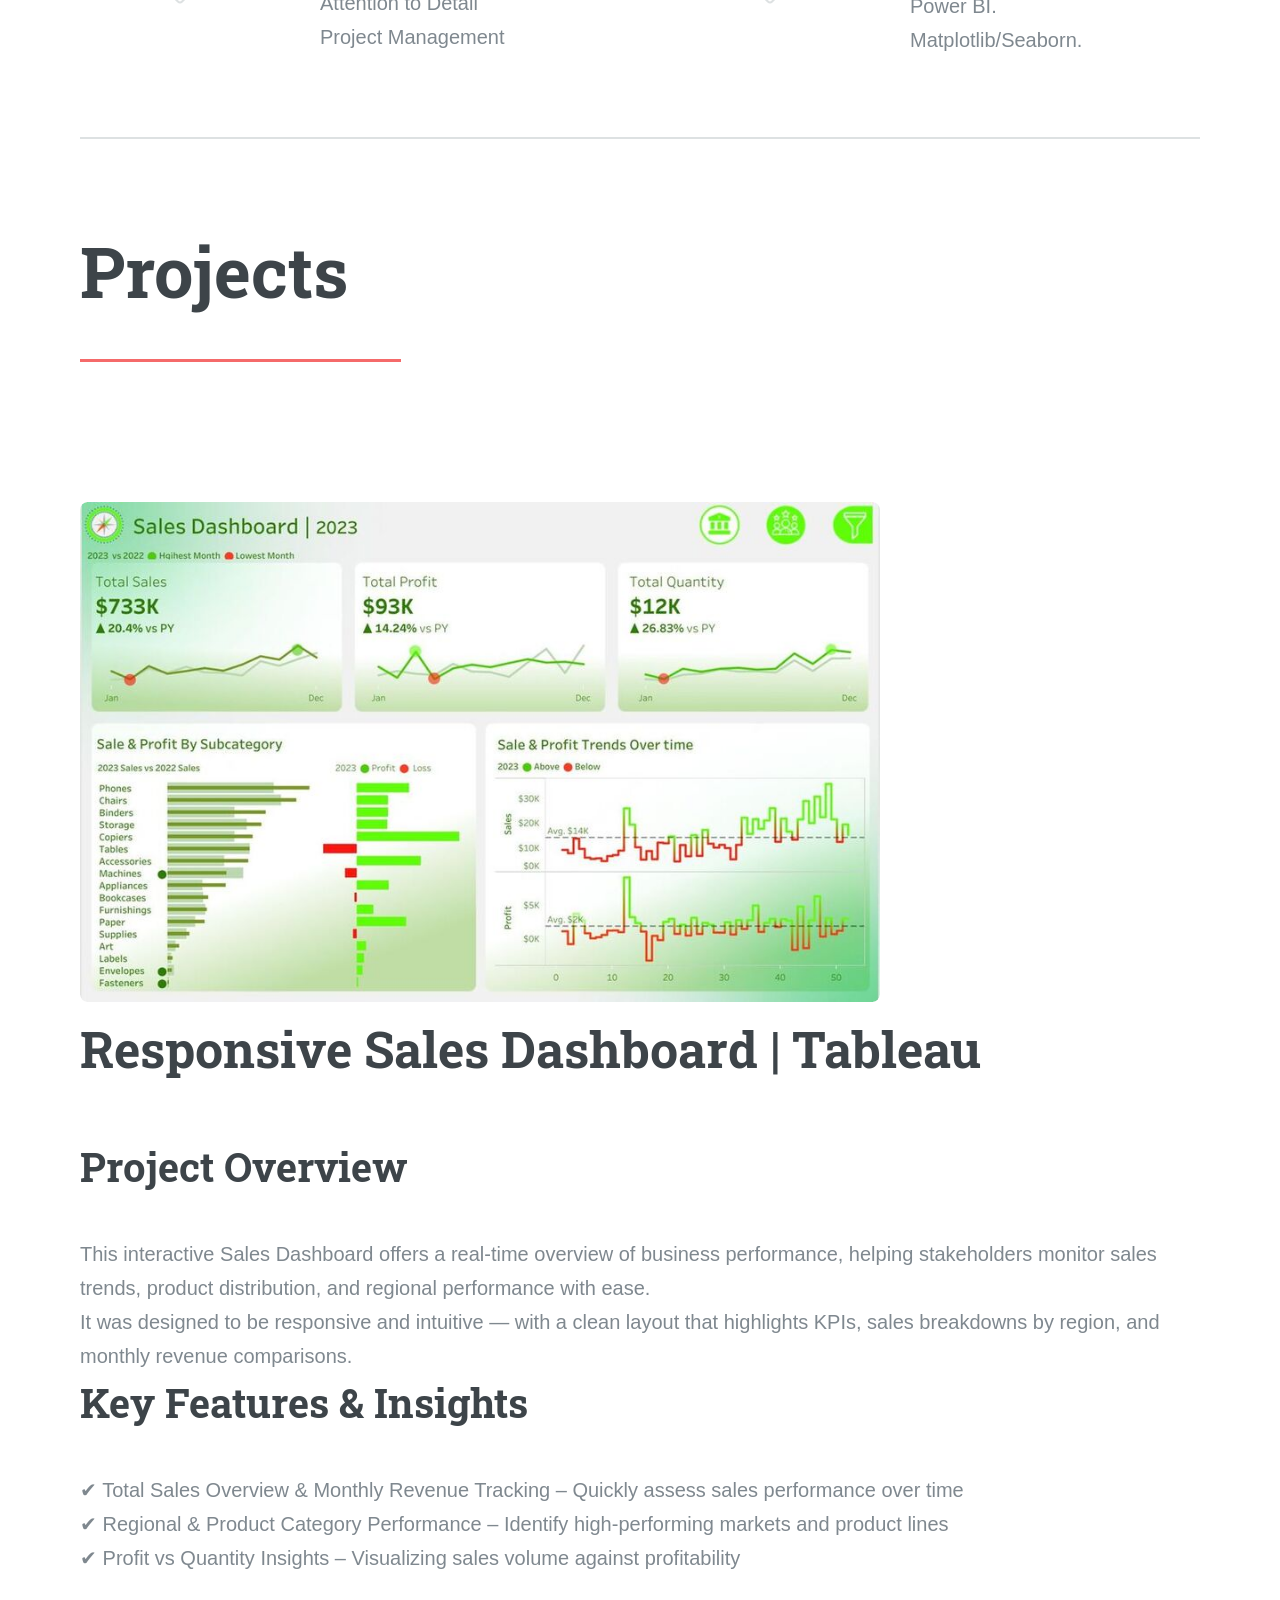
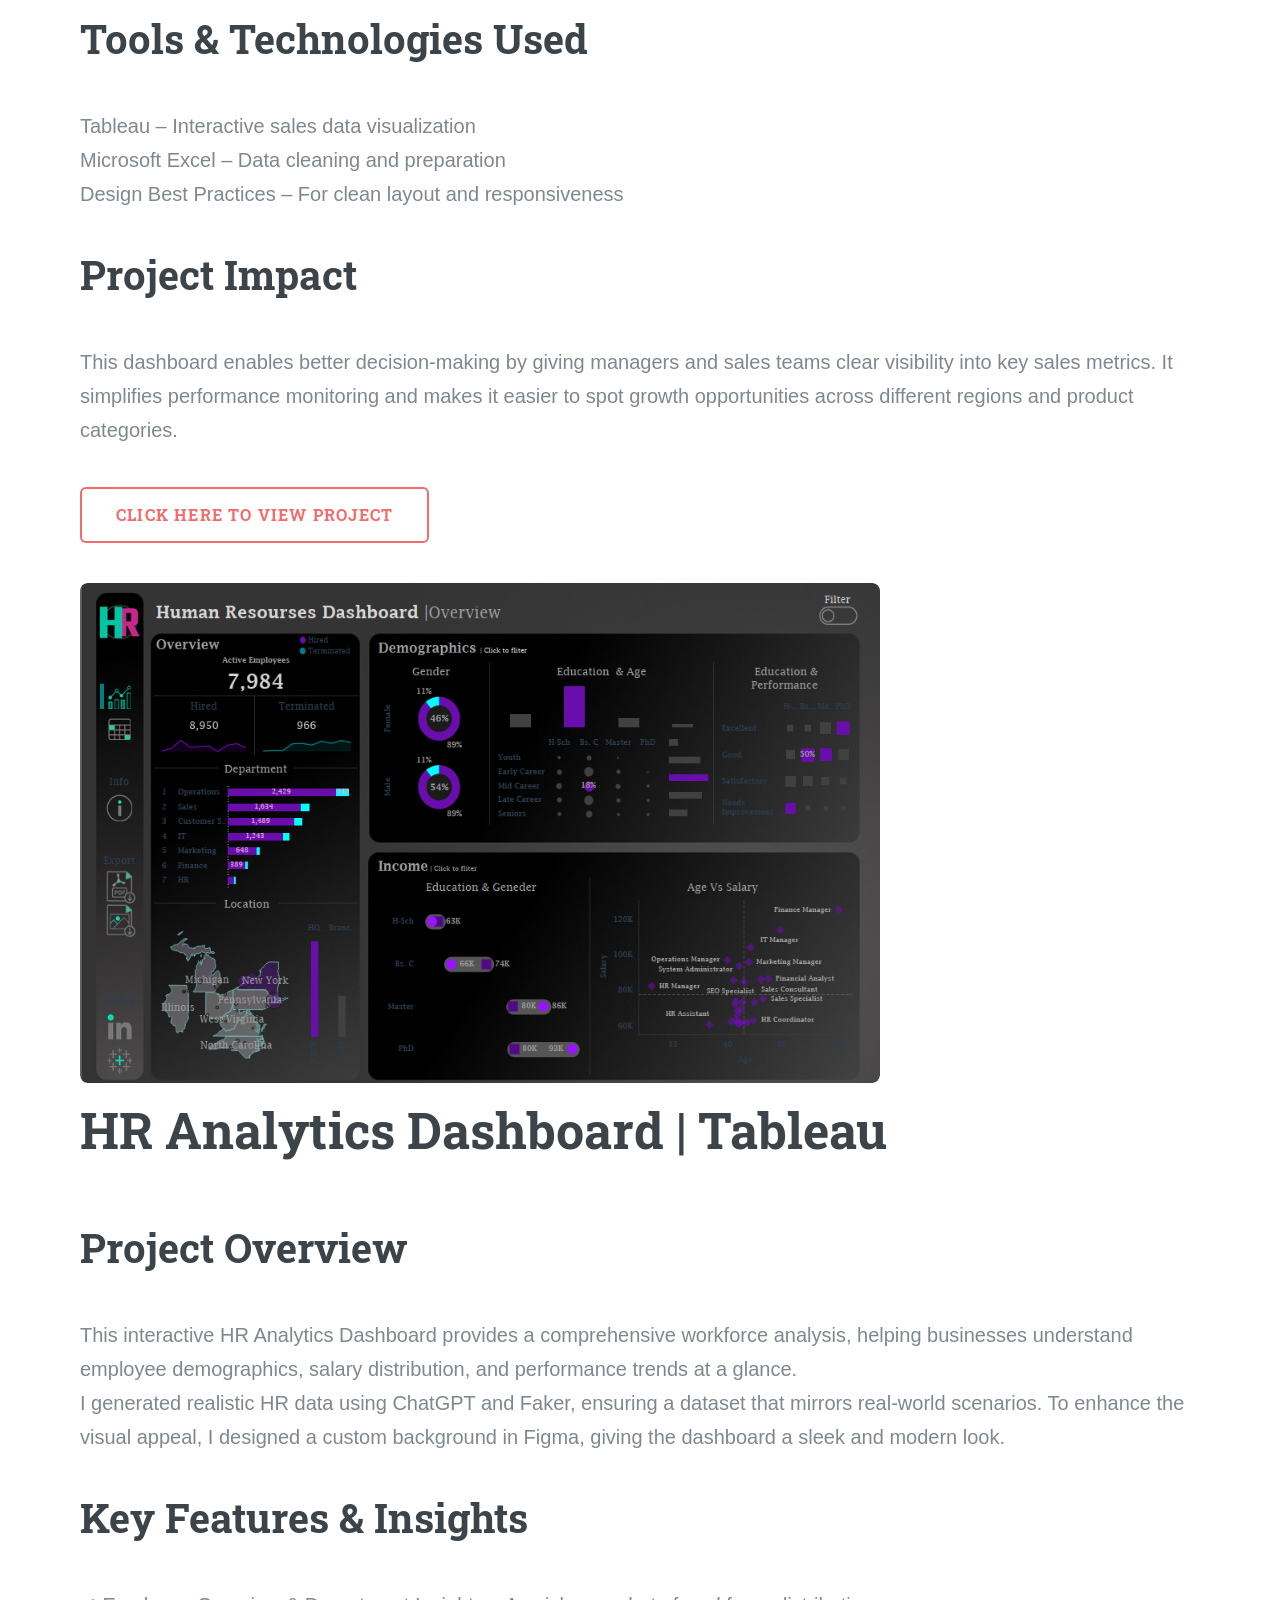
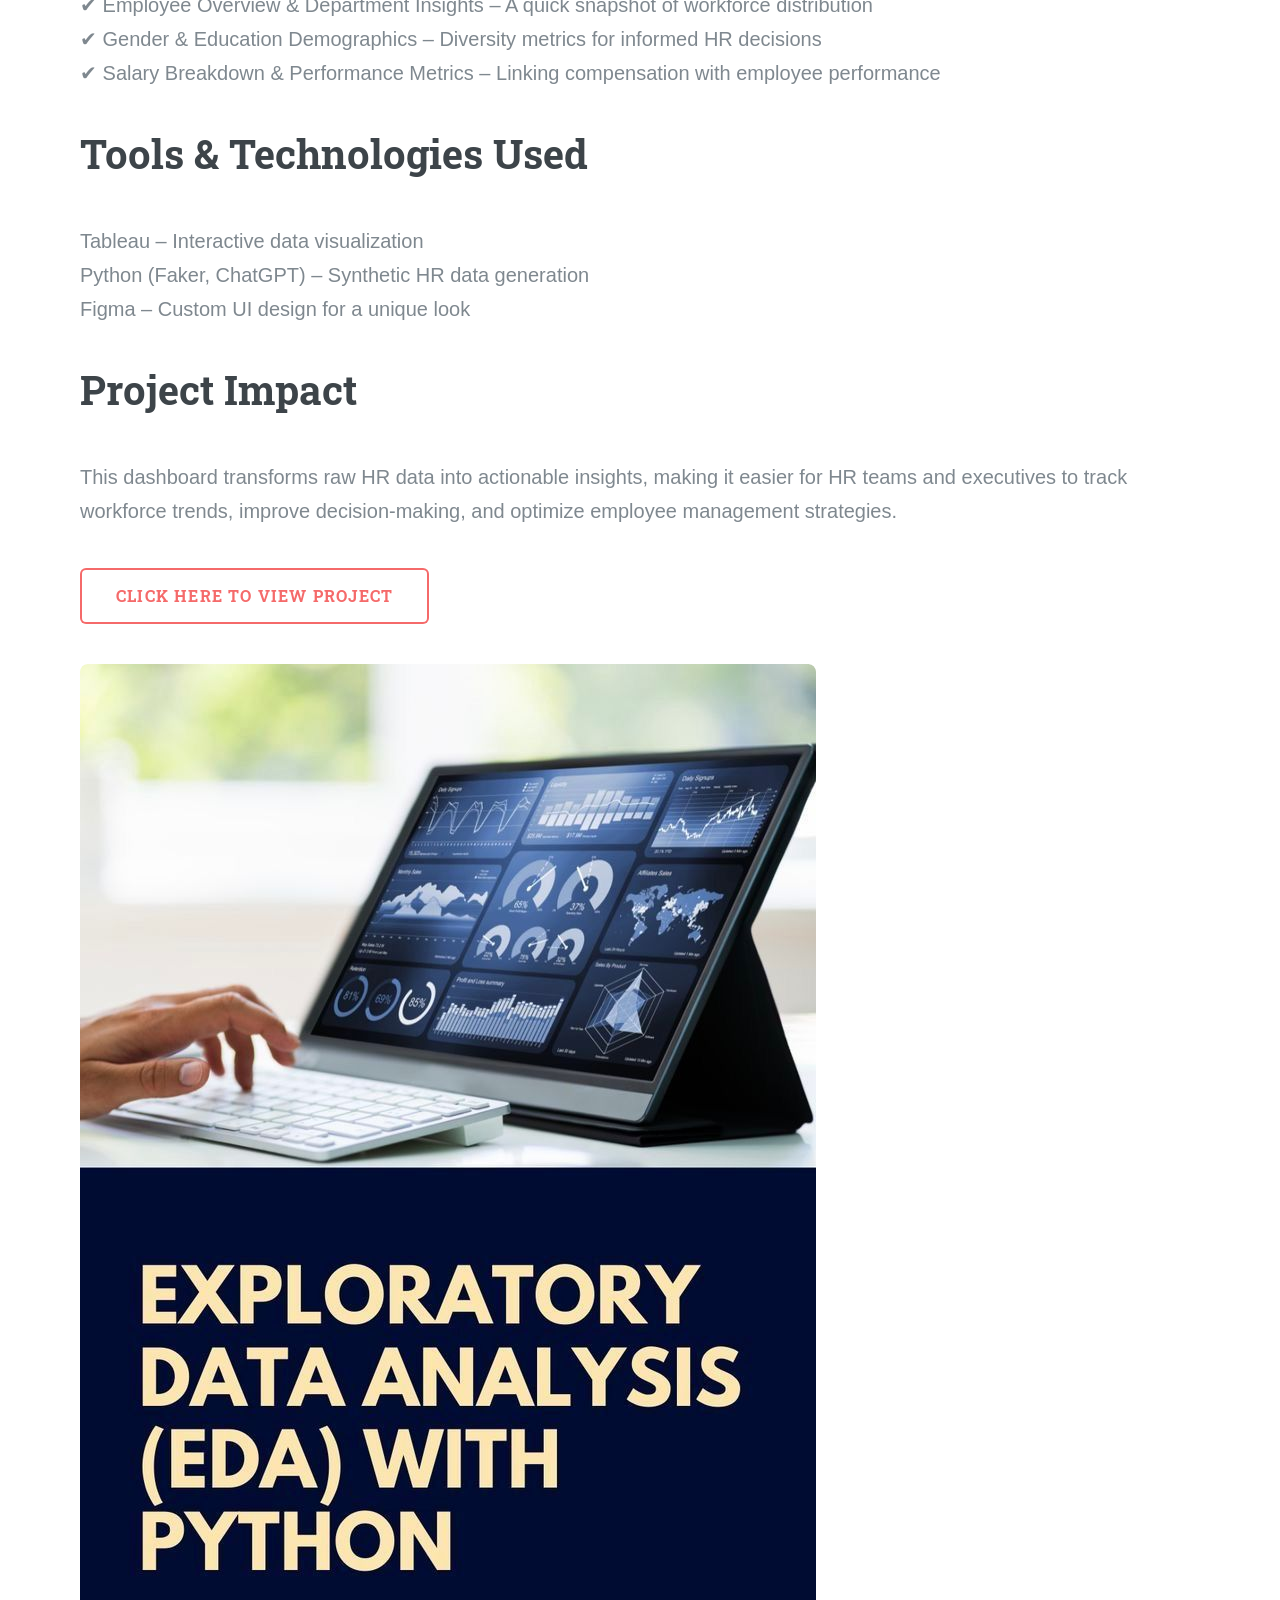
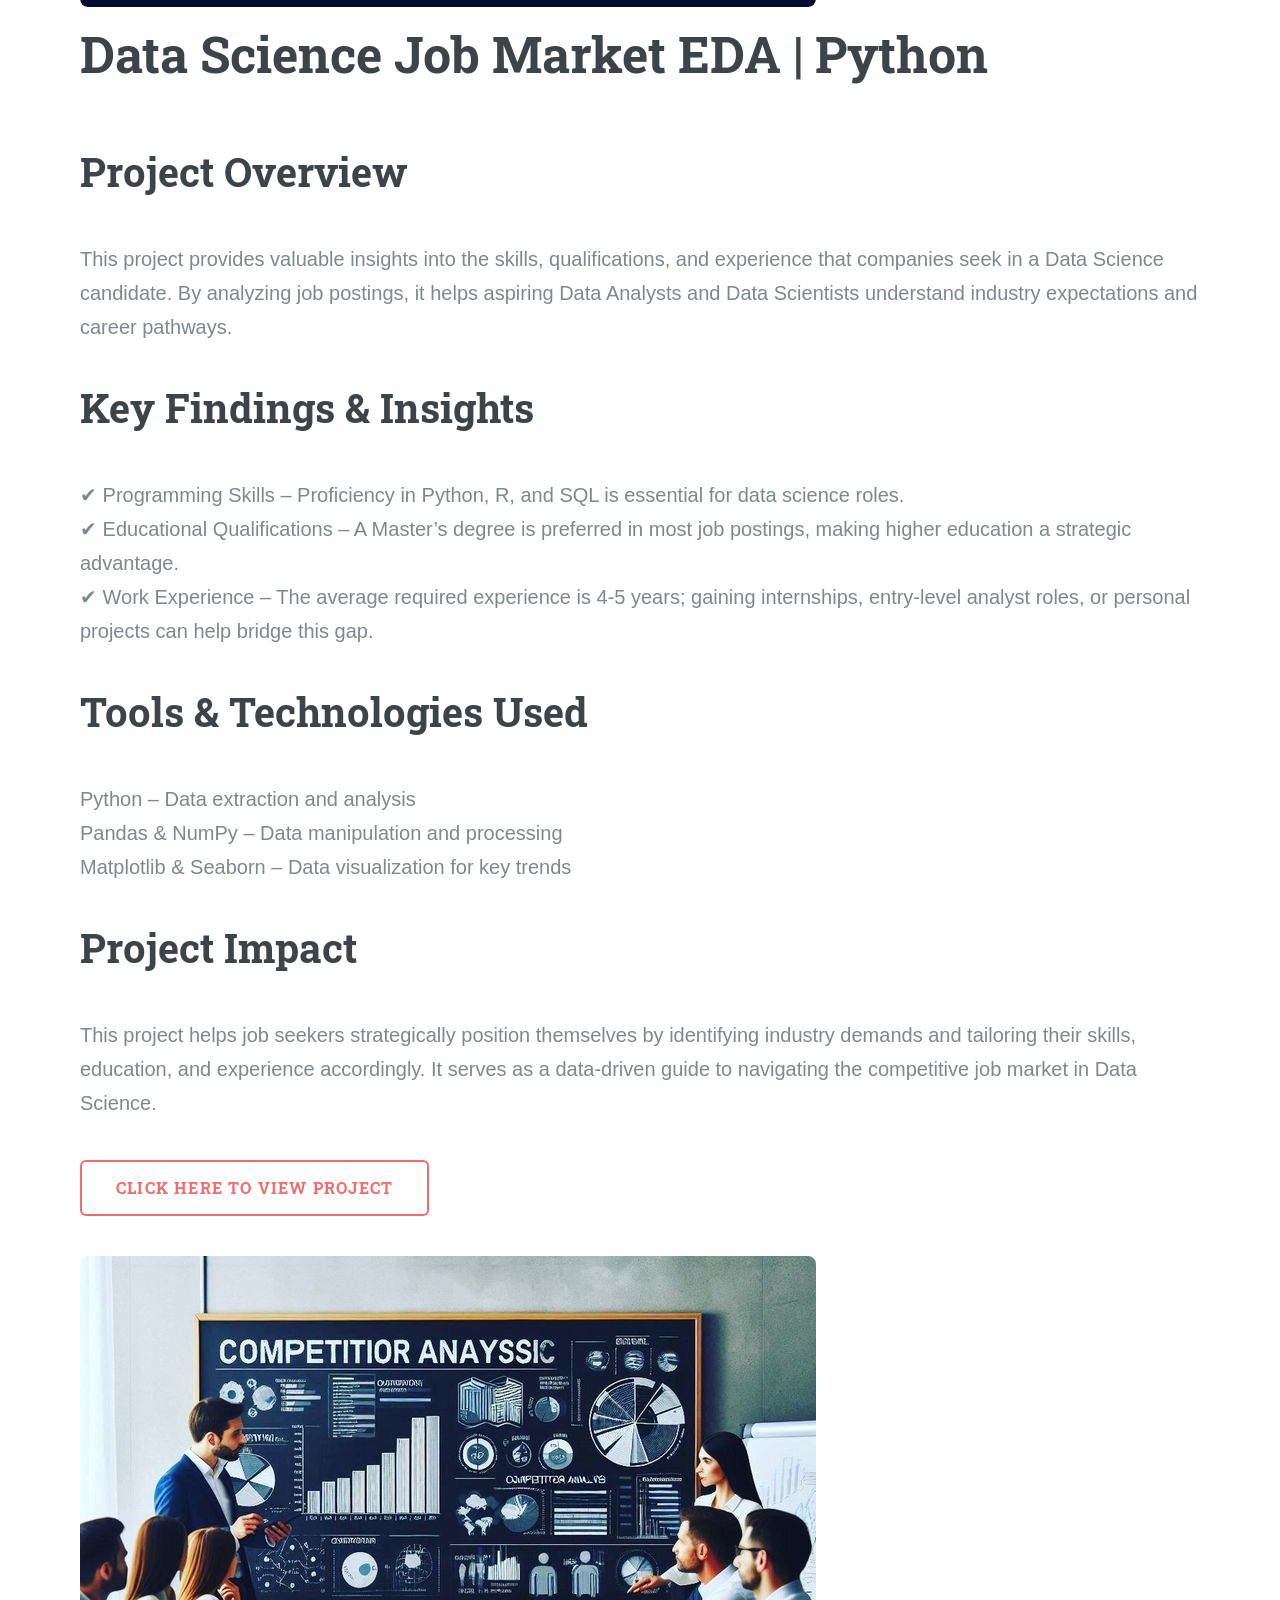
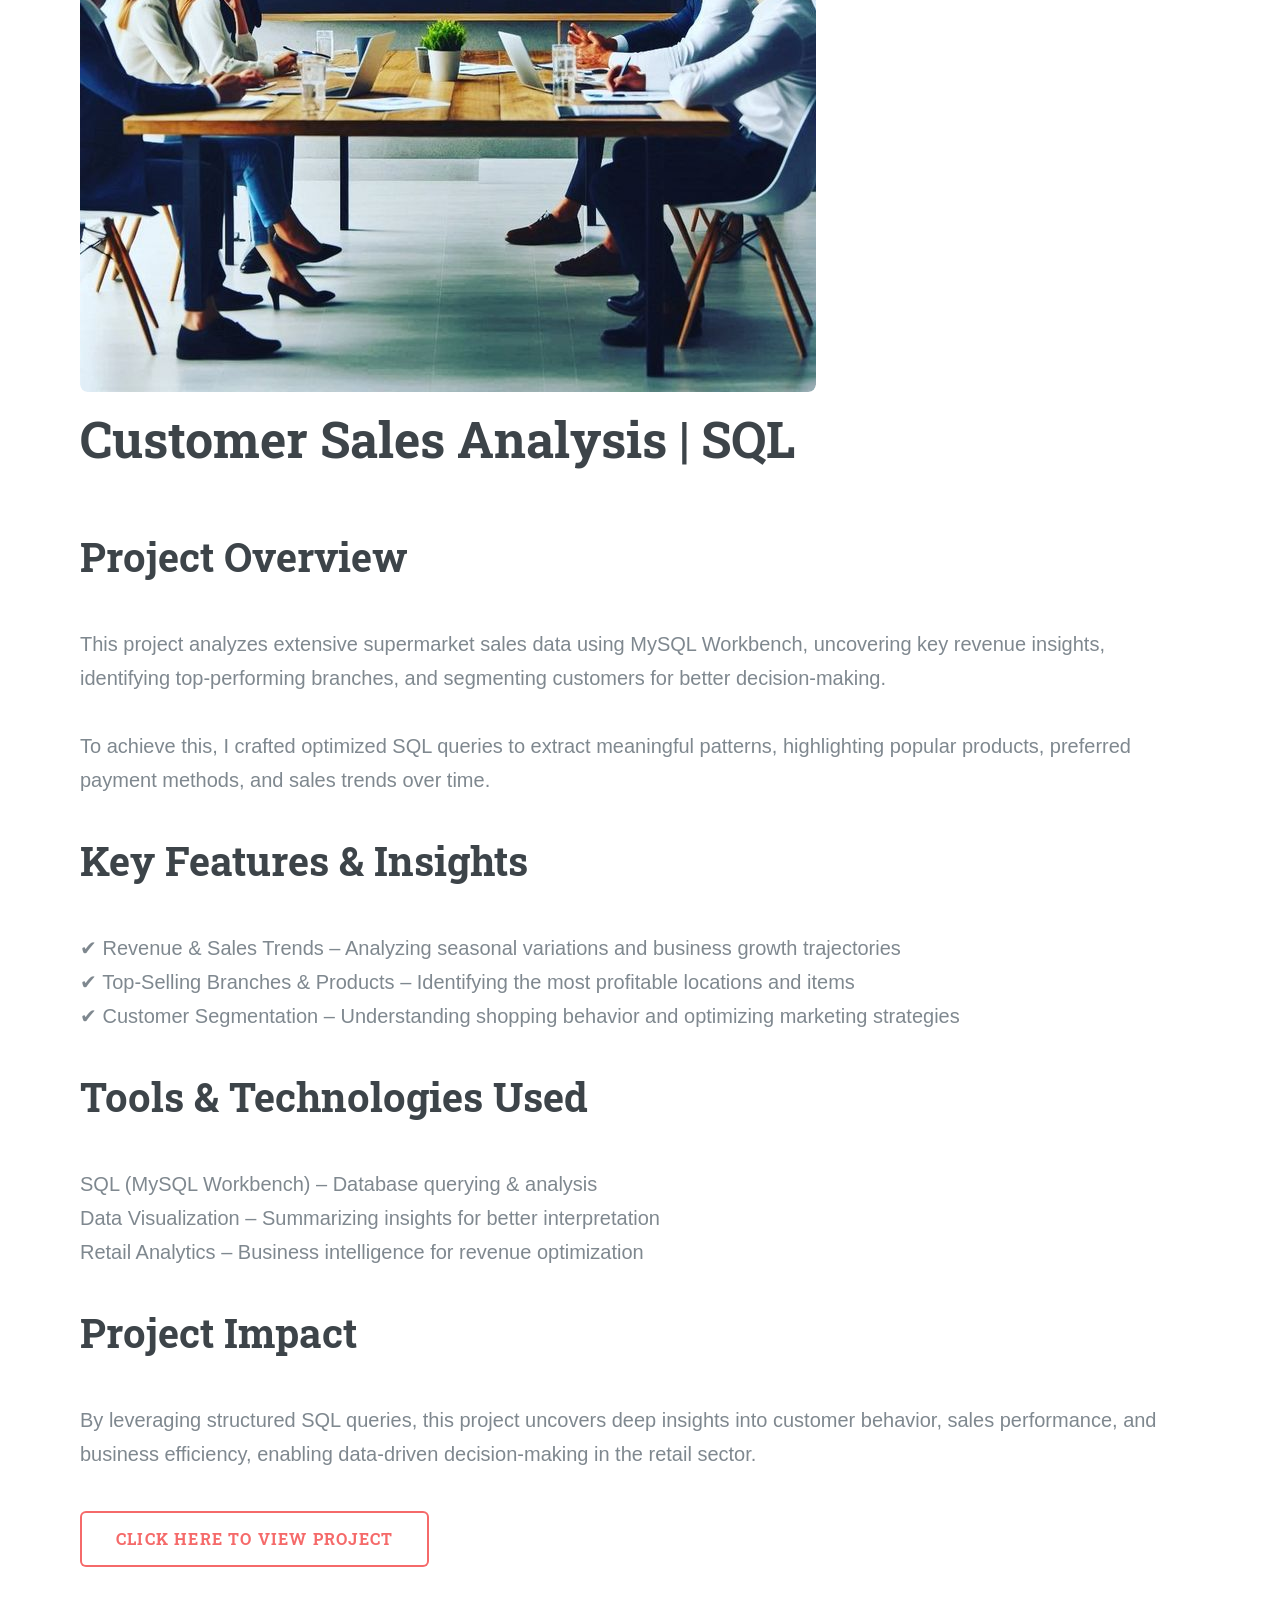
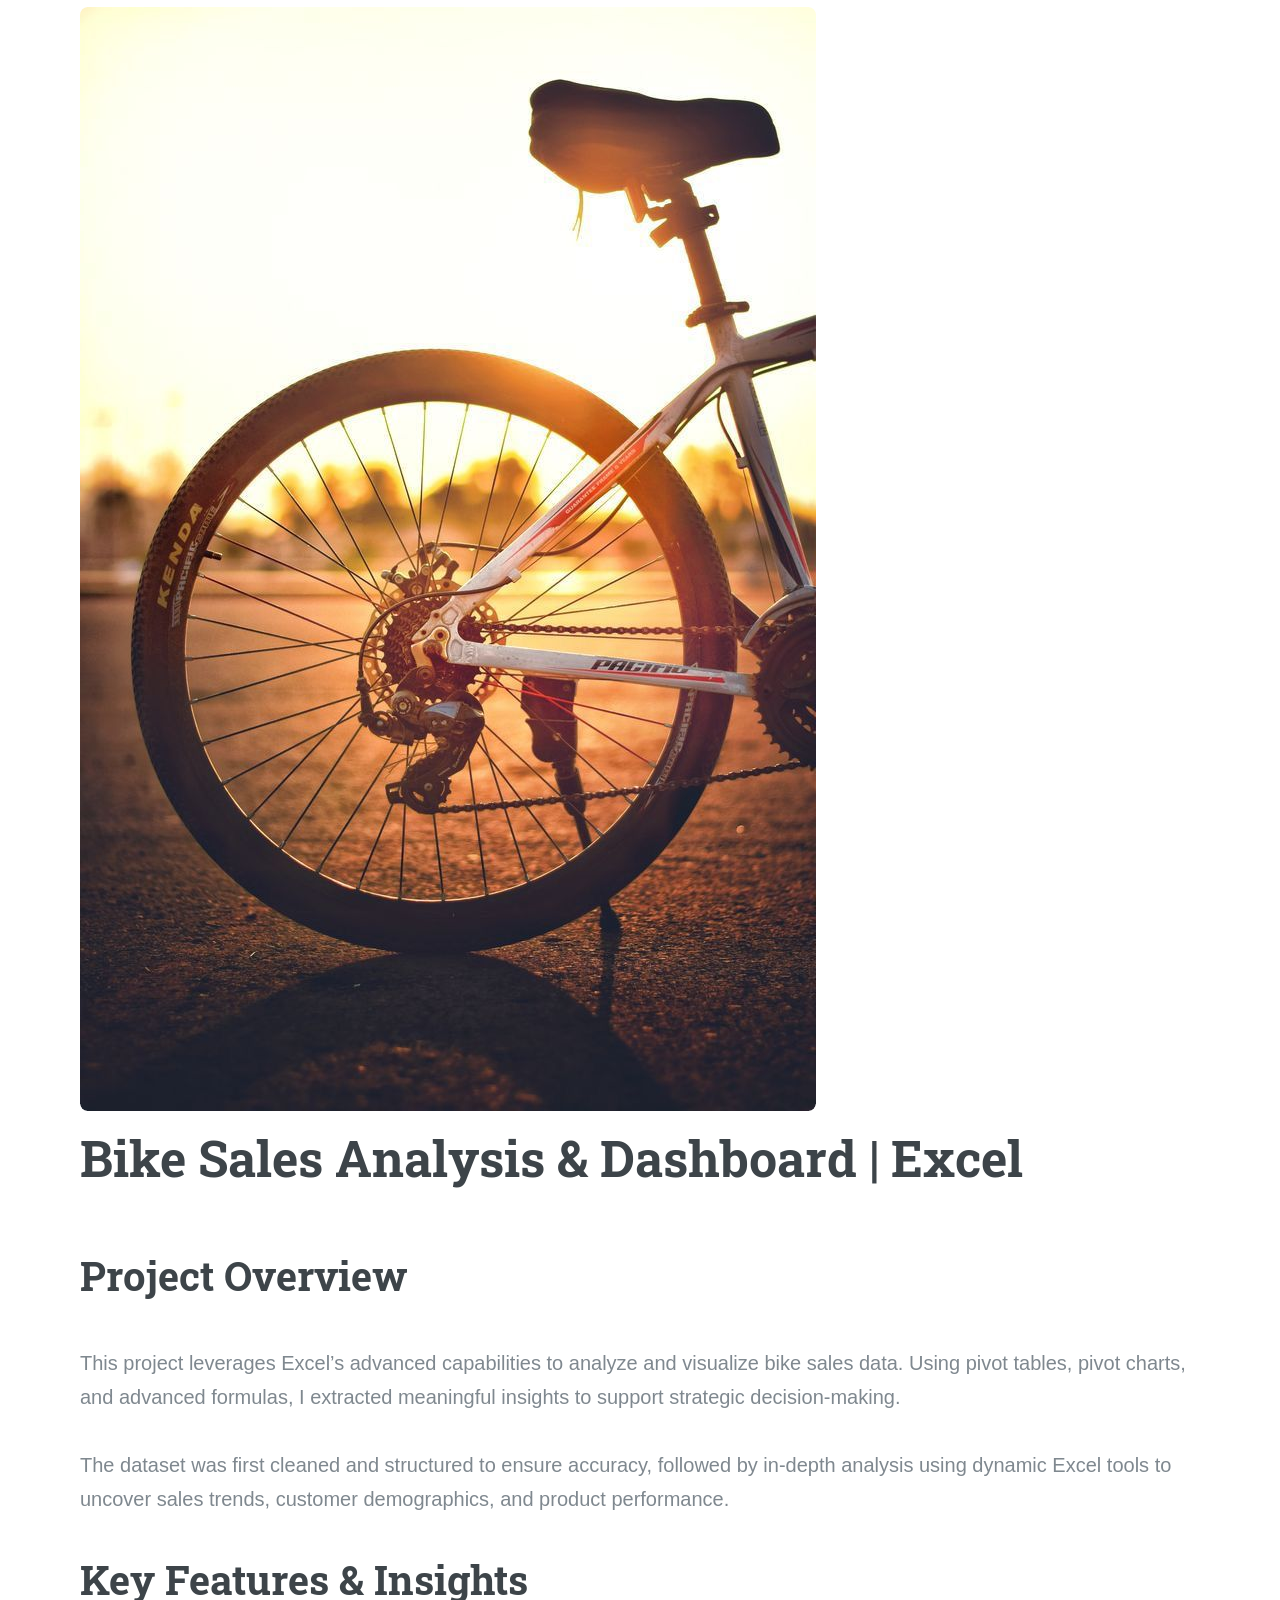
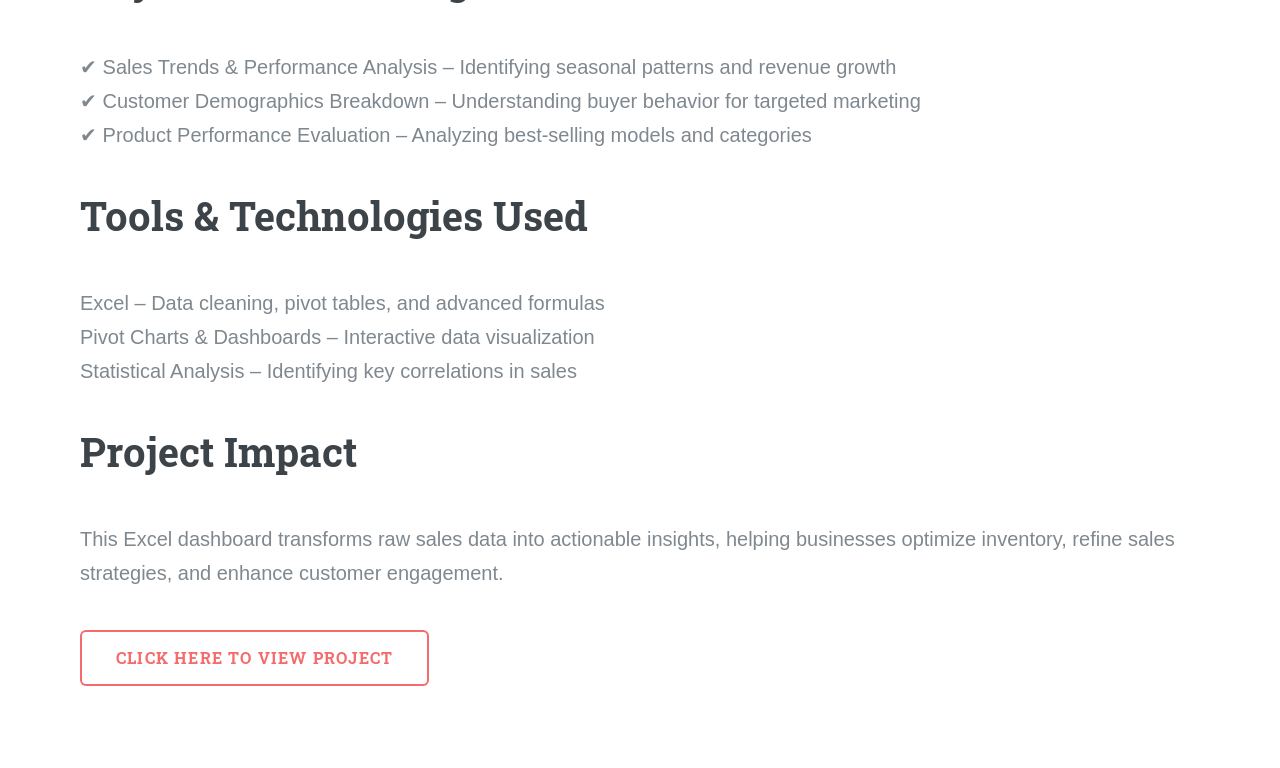
==== commit 342c95d6: "Add files via upload" ====
--- a/index.html
+++ b/index.html
@@ -1,12 +1,12 @@
 <!DOCTYPE HTML>
 <html>
 	<head>
-		<title>Allen Gold | Data Analyst Portfolio</title>
+		<title>Olisa Oluwatunbi | Data Analyst Portfolio</title>
 		<meta charset="utf-8" />
-		<meta name="description" content="Welcome to Allen Gold's portfolio – data analyst with expertise in Tableau, Python, Excel, and insights that drive business growth.">
+		<meta name="description" content="Welcome to Olisa Oluwatunbi's portfolio – data analyst with expertise in Tableau, Python, Excel, and insights that drive business growth.">
 		<link rel="stylesheet" href="assets/css/main.css" />
 		<link rel="icon" href="images/favicon.ico" />
-		<meta property="og:title" content="Allen Gold | Data Analyst Portfolio" />
+		<meta property="og:title" content="Olisa Oluwatunbi | Data Analyst Portfolio" />
 	</head>
 	<body class="is-preload">
 
@@ -19,10 +19,9 @@
 
 							<!-- Header -->
 								<header id="header">
-									<a href="index.html"   class="logo"><strong>Emmanuel's Portfolio</strong></a>
+									<a href="index.html"   class="logo"><strong>Olisa Oluwatunbi</strong></a>
 									<ul class="icons">
 										<li><a href="https://www.linkedin.com/in/olisa-oluwatunbi" class="icon brands fa-linkedin-in"><span class="label">LinkedIn</span></a></li>
-										<li><a href="" class="icon brands fa-twitter"><span class="label">Twitter</span></a></li>
 										<li class="icon solid fa-file-alt">
 											<a href="https://drive.google.com/file/d/1gH69se6ClnoqDvmenHokVPq1hhGAKFW5/view?usp=sharing" target="_blank">Resume</a>
 										</li>
@@ -33,10 +32,10 @@
 								<section id="banner">
 									<div class="content">
 										<header>
-											<h1>Allen Gold | Data Analyst Portfolio</h1>
+											<h1>Olisa Oluwatunbi | Data Analyst Portfolio</h1>
 										</header>
 										<p id="content">
-											I’m Olisa Oluwatunbi Emmanuel, though you can call me Allen. I’m a data-driven professional with 3+ years of experience as a Data Analyst, currently on a path to becoming a Data Scientist. My career journey started with a solid foundation in data analytics, enhanced by completing the Google Data Analytics Professional Certificate. I’m always keen to explore new projects, whether it’s analyzing motorcycle sales trends, researching student performance factors, or even designing tools to monitor social media trends using APIs. <br />
+											I’m Olisa Oluwatunbi Emmanuel. I’m a data-driven professional with 3+ years of experience as a Data Analyst, currently on a path to becoming a Data Scientist. My career journey started with a solid foundation in data analytics, enhanced by completing the Google Data Analytics Professional Certificate. I’m always keen to explore new projects, whether it’s analyzing motorcycle sales trends, researching student performance factors, or even designing tools to monitor social media trends using APIs. <br />
 											<span id="moreText" style="display: none;">
 												Beyond the numbers, I enjoy sharing insights and experiences on LinkedIn, where I’m learning the ropes of content creation to make an impact. Recently, I’ve found joy in experimenting with storytelling and interactive posts to connect with my audience, especially on topics ranging from Excel tips to real-world data challenges. As a lifelong learner, I believe in the power of community and continuous improvement and I'm always up for a good conversation on data and innovation!
 											</span>
@@ -130,7 +129,7 @@
 										</div>
 
 										<div class="certification-column">
-											<h3>Couresera Intro to Excel</h3>
+											<h3>Coursera Intro to Excel</h3>
 											<ul class="actions">
 											  <li>
 												<a href= "https://coursera.org/share/c46cf1cc1a4e170685aeaf40ec5148cd" class="image">
@@ -144,8 +143,8 @@
 											<h3>Udacity Python Foundation</h3>
 											<ul class="actions">
 											  <li>
-												<a href="www.udacity.com/certificate/e/13bc5650-cf26-11ec-9df3-0bf80baf648e" class="image">
-												  <img src="pic21.jpeg" alt="Stanford Intro to Statistics" />
+												<a href="https://www.udacity.com/certificate/e/13bc5650-cf26-11ec-9df3-0bf80baf648e" class="image">
+												  <img src="pic21.jpeg" alt="Udacity Python Foundation certificate" />
 												</a>
 											  </li>
 											</ul>
@@ -163,7 +162,7 @@
 										<article>
 											<span class="icon fa-gem"></span>
 											<div class="content">
-												<h3>Premuim skills</h3>
+												<h3>Premium skills</h3>
 												<p>Statistical Analysis. <br />
 													Data Wrangling and ETL Processes <br />
 													Machine Learning Basics<br />
@@ -263,7 +262,7 @@
 												Figma – Custom UI design for a unique look<br>
 											<br>
 											<h4>Project Impact</h4>
-												This dashboard transforms raw HR data into actionable insights, making it easier for HR teams and executives to track workforce trends, improve decision-making, and optimize employee management strategies.This project provided valuable insights into what companies seek in a data science candidate.
+												This dashboard transforms raw HR data into actionable insights, making it easier for HR teams and executives to track workforce trends, improve decision-making, and optimize employee management strategies.
 											</p>
 											<ul class="actions">
 												<li><a href="https://public.tableau.com/views/HRDashboard_17410332690990/HRSummary?:language=en-US&:sid=&:redirect=auth&:display_count=n&:origin=viz_share_link" class="button">Click here to view project</a></li>
@@ -455,10 +454,8 @@
 									</header>
 									<p>I’m eager to connect! If you have questions about my work as a data analyst or want to discuss potential collaborations, please reach out. Your insights and opportunities matter!</p>
 									<ul class="contact">
-										<li class="icon solid fa-envelope"><a href="mailto:Tunbiolias@gmail.com">Tunbiolias@gmail.com</a></li>
-										<li class="icon solid fa-phone">(070) 874-05461</li>
-										<li class="icon solid fa-home">06 Oyekola Alade Close<br />
-											Gbagada, Lagos, Nigeria</li>
+										<li class="icon solid fa-envelope"><a href="mailto:tunbiolisa@gmail.com">tunbiolisa@gmail.com</a></li>
+										<li class="icon solid fa-phone">+234 708 740 5461</li>
 											<li class="icon solid fa-file-alt">
 												<a href="https://drive.google.com/file/d/1sZqItKkIc_Np-qd84ktOMRouaepBNUbR/view?usp=sharing" target="_blank">Resume</a>
 											</li>
--- a/assets/css/main.css
+++ b/assets/css/main.css
@@ -78,7 +78,7 @@
   box-sizing: inherit; }
 
 body {
-  background: #ffffff; }
+  background: #ffffff; } 
   body.is-preload *, body.is-preload *:before, body.is-preload *:after, body.is-resizing *, body.is-resizing *:before, body.is-resizing *:after {
     -moz-animation: none !important;
     -webkit-animation: none !important;
